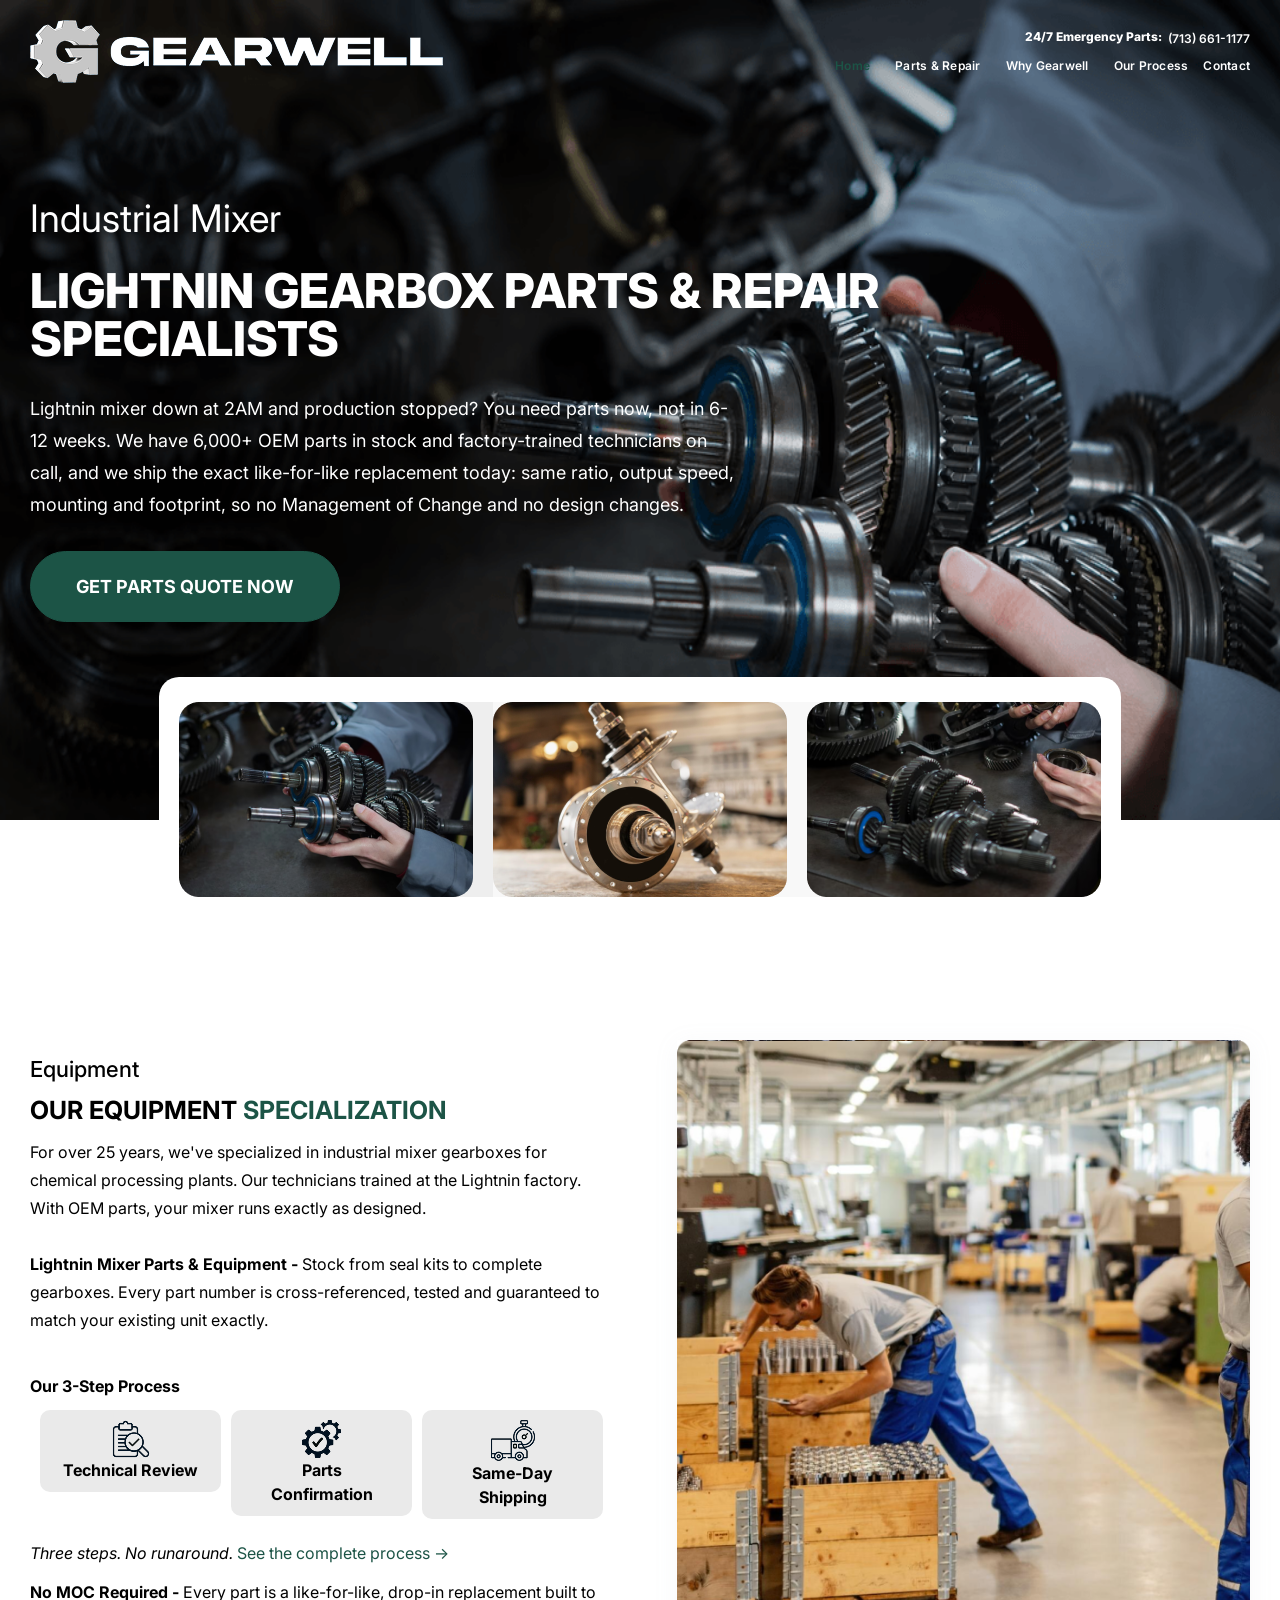
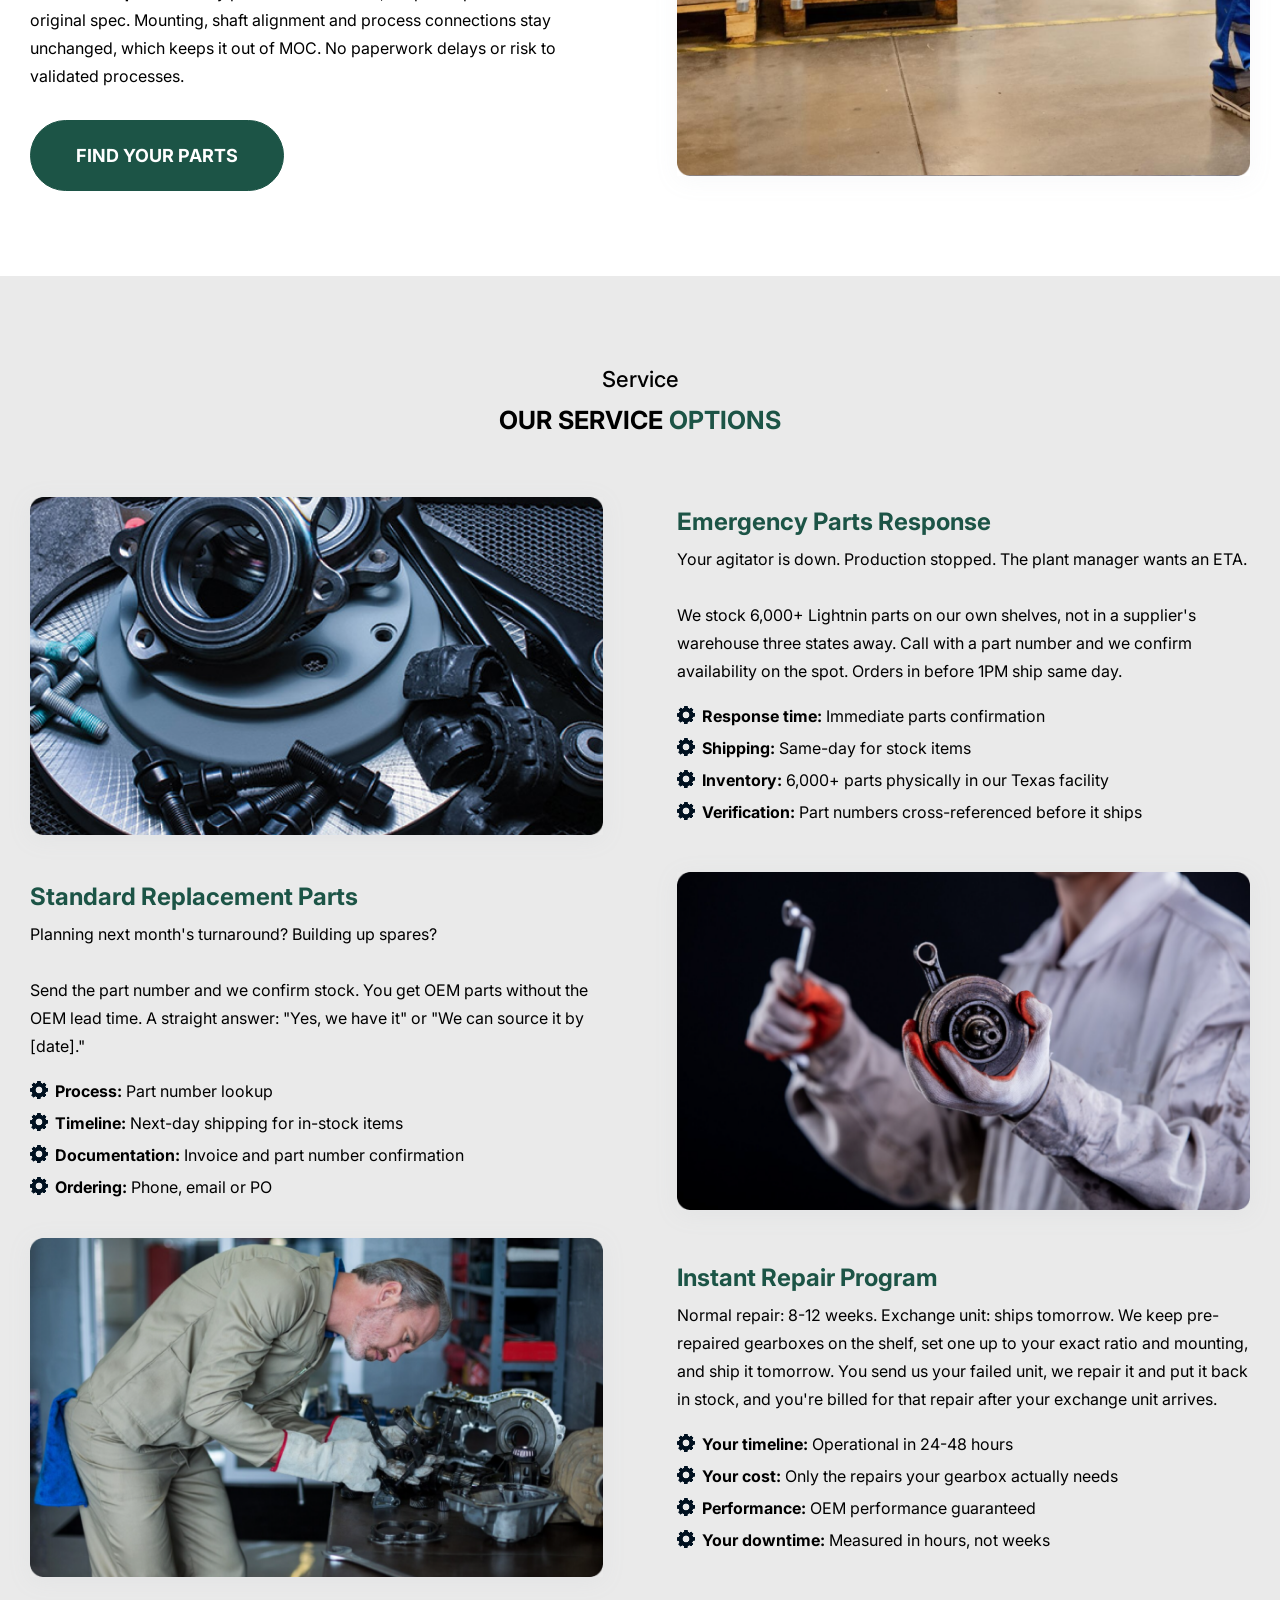
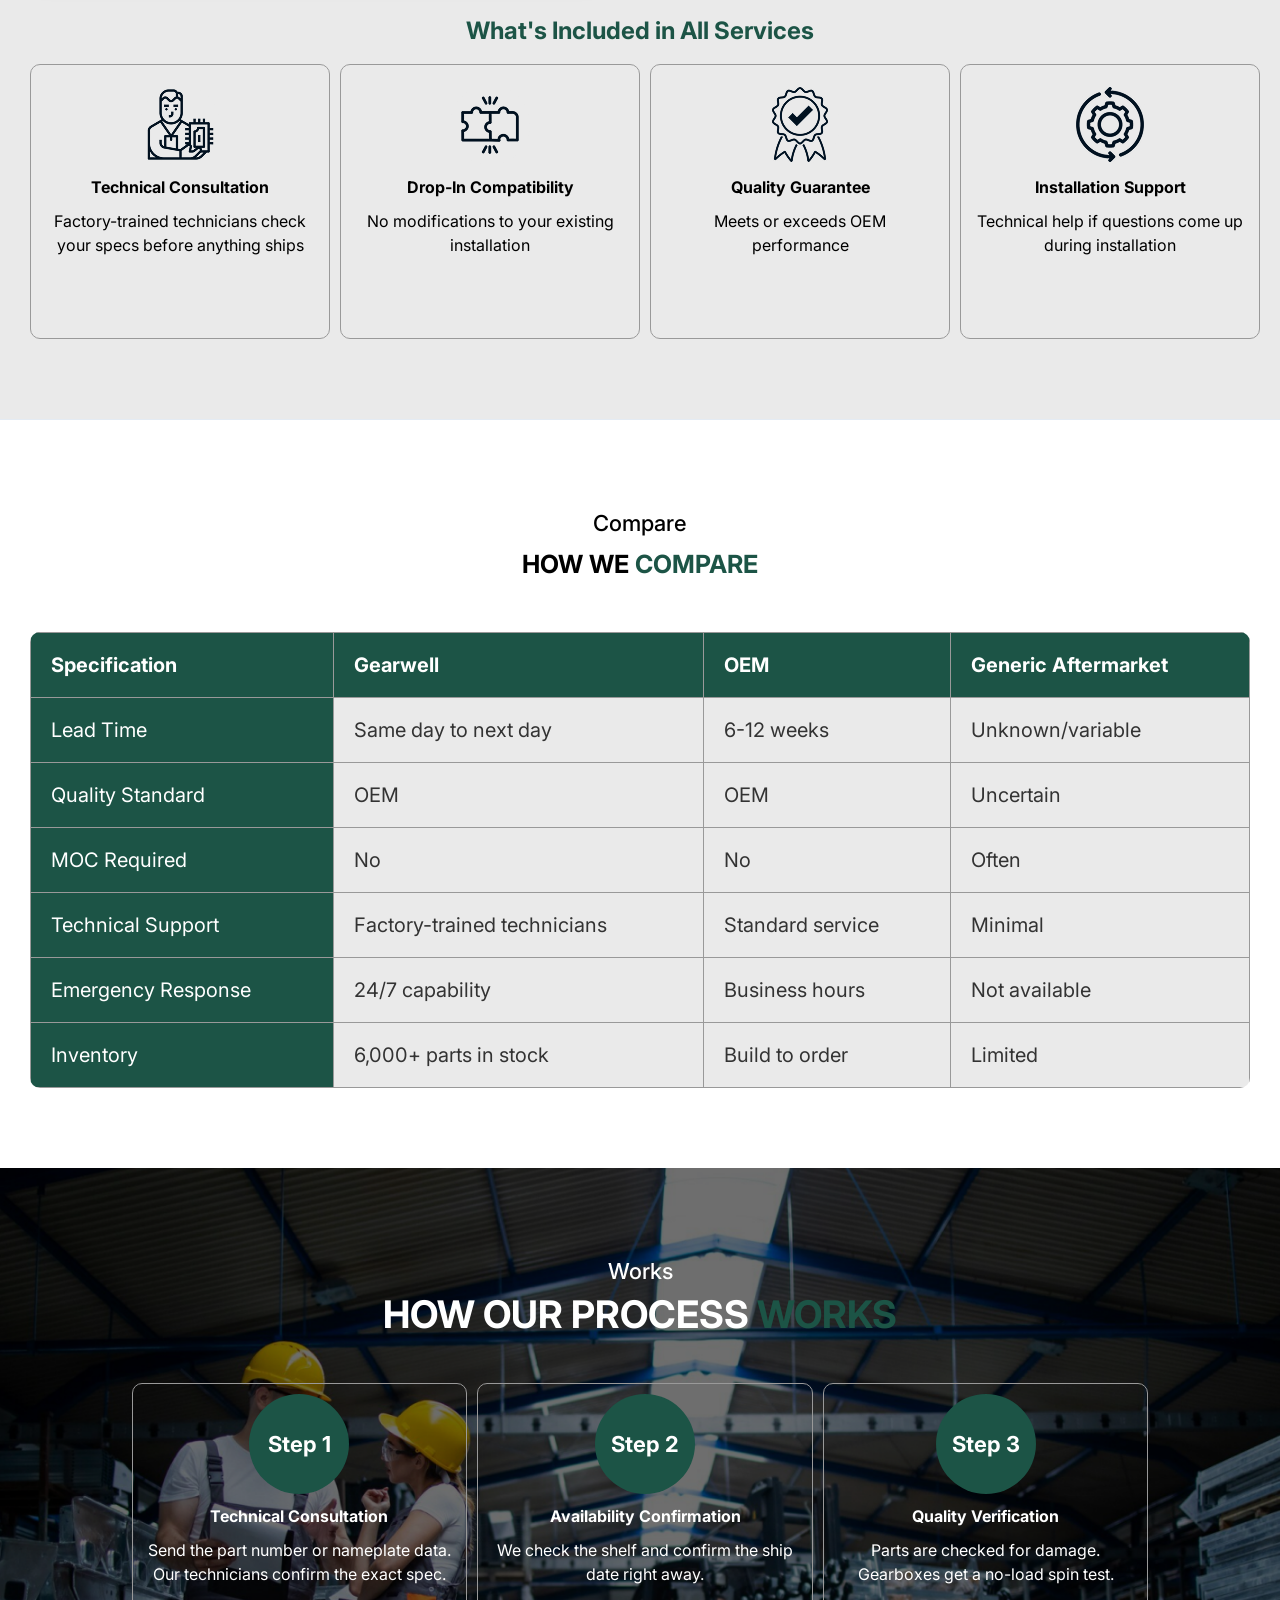
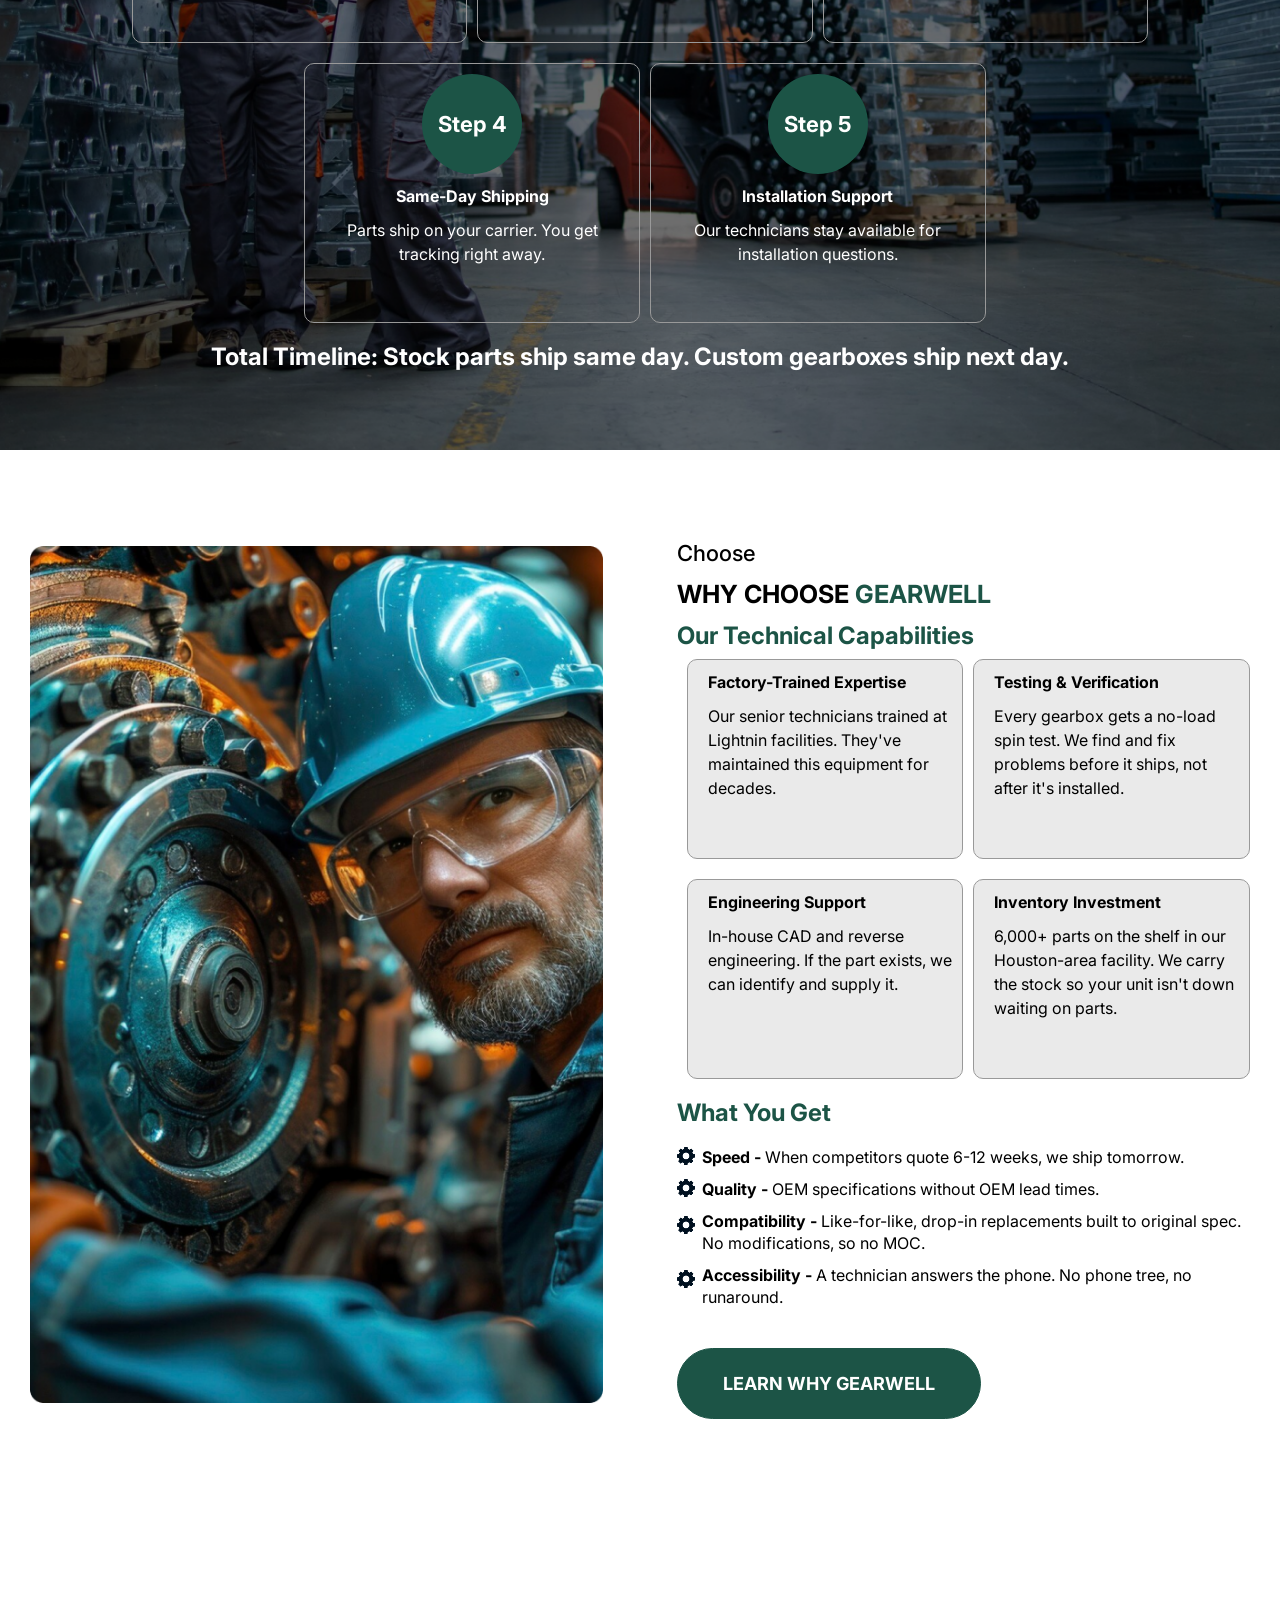
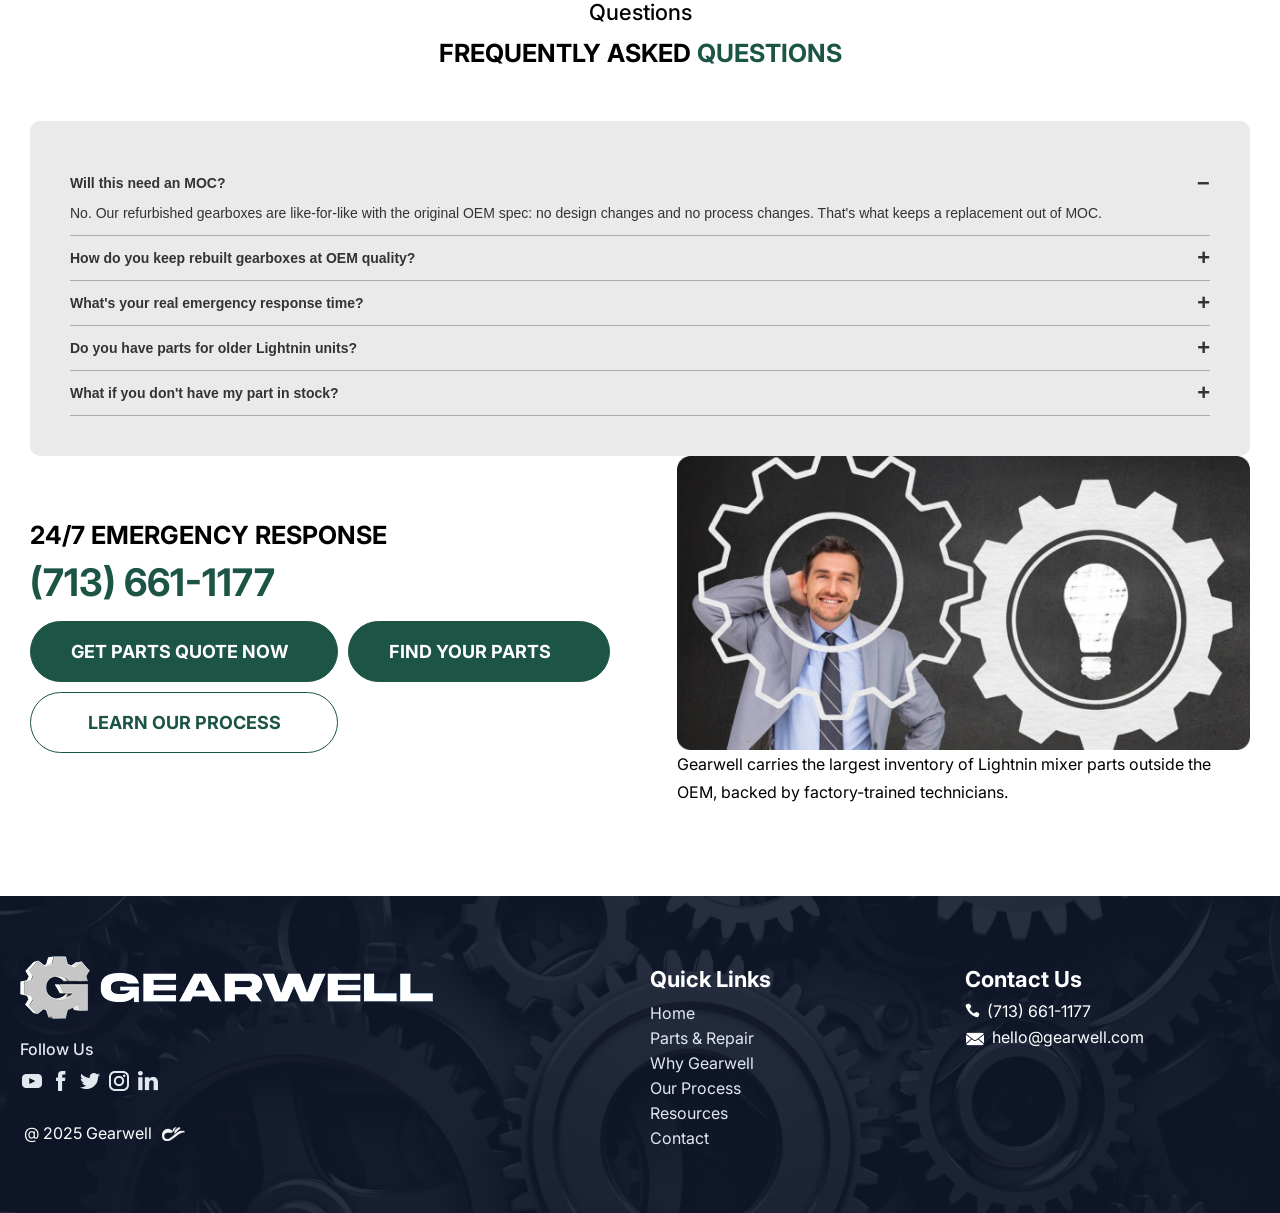
==== index.html @ dac8d780 "Static rebuild of the Gearwell site off Webflow Standalone HTML/CSS/JS migrated from gearwell.webflo" ====
<!DOCTYPE html><!-- This site was created in Webflow. https://webflow.com --><!-- Last Published: Fri Apr 17 2026 08:28:25 GMT+0000 (Coordinated Universal Time) --><html lang="en"><head><meta charset="utf-8"/><title>Industrial Mixer Gearbox Parts &amp; Repair | Lightnin | Gearwell</title><meta content="OEM Lightnin mixer gearbox parts with same-day shipping. Factory-trained technicians, 6,000+ parts in stock. No MOC or design change required." name="description"/><meta content="OEM Lightnin mixer gearbox parts with same-day shipping. Factory-trained technicians, 6,000+ parts in stock. No MOC or design change required." property="og:description"/><meta content="OEM Lightnin mixer gearbox parts with same-day shipping. Factory-trained technicians, 6,000+ parts in stock. No MOC or design change required." name="twitter:description"/><meta content="width=device-width, initial-scale=1" name="viewport"/><link href="/css/gearwell.css" rel="stylesheet" type="text/css"/><link href="https://fonts.googleapis.com" rel="preconnect"/><link href="https://fonts.gstatic.com" rel="preconnect" crossorigin="anonymous"/><link href="https://fonts.googleapis.com/css2?family=Inter:wght@300;400;500;600;700;800;900&display=swap" rel="stylesheet"/><script type="text/javascript">!function(o,c){var n=c.documentElement,t=" w-mod-";n.className+=t+"js",("ontouchstart"in o||o.DocumentTouch&&c instanceof DocumentTouch)&&(n.className+=t+"touch")}(window,document);</script><link href="/images/698d8f3b1272c0a02df2cf87_favicon-4.png" rel="shortcut icon" type="image/x-icon"/><style>  
  .link-2 {
    color: #fff;
}
  ul.nav-menu a:hover,a.nav-link.w--current
 {
    color: #1c5446;
}
  .div-copyright.mobile {
    display: none;
}
  .nav-dropdown.w-dropdown .text-block a {
    color: #fff;
    text-decoration: none;
}
   @media screen and (max-width: 2560px) {
  /*.container-full {
    width: 1280px;
  }*/
  }
  
  @media screen and (max-width: 1180px) {
  ul, ol {
    margin-top: 0;
    /* margin-bottom: 10px; */
    padding-left: 0;
}
  }
    @media screen and (max-width: 1024px) {
  .nav-link {
   
    padding: 5px 0 5px 15px;
    }
      
      .nav-dropdown-toggle {
   
    padding: 5px 30px 5px 15px;
    font-size: 12px;
  
}
      .nav-link1 {
    
    padding: 5px 0 5px 0px;
      }
  }
  @media screen and (max-width: 768px) {
.nav-link,.nav-link1 {
    color: #000;
}

.w-nav-overlay .text-block {
    color: #000;
}
    .nav-dropdown-icon {
    color: #000;
    }
    
    .nav-dropdown-link {
  
    font-size: 12px;
    font-weight: 700;
}
}
  
   @media screen and (max-width: 736px) {
     
     .div-copyright.desktop {
    display: none;
}

.div-copyright.mobile {
    display: inline-flex;
}
  }
  
    @media screen and (max-width: 568px) {
      .nav-menu {
        
        padding-bottom: 0px;
      
    }
  }
</style><style>
.w-slider-dot { 
  width: 294px;
  height: 195px;  
  margin:0
}

.slider-navigation.default-no-perspective {  
    display: inline-table;
}

.slider-navigation.no-perspective {   
    display: inline-table;
}

.list li {
    
    background: url(/images/6981a65d8bf5d5975079b327_Untitled-4-1.png);
   
    background-repeat: no-repeat;
    /*background-position: left center;*/
    background-size: 18px 18px;
    padding-left: 25px;
    
    background-position: top 23% left;
    line-height: 22px;
    margin: 10px 0px 10px 0px;
    }
.list{
padding-left:0px
}

table {
    width: 100%;
  
  border-spacing: 0; /* Removes space between borders */
 
  border-radius: 10px; /* Applies to the outer border of the table element */
  overflow: hidden;
}



table th {
    text-align: left;
    background: #1C5446;
    color: #fff;
    padding: 20px;
    font-size: 20px;
    line-height: 24px;
    font-family: 'Inter';
    border-top: 1px solid #999999;
    border-left: 1px solid #999999;
    border-right: 1px solid #999999;
}

table td {
    text-align: left;
    background: #EAEAEA; 
    /* color: #fff; */
    padding: 20px;
    font-size: 20px;
    line-height: 24px;
    font-family: 'Inter';
    border: 1px solid #999999;
}

table tr td:first-child {
    background: #1C5446;
    color: #fff;
}

.div-block-12 {
       justify-items: center;
}

a.button-link.w-button:hover {
    background: transparent;
    border: 1px solid #1c5446;
    color: #1c5446;
}

.card:hover {
    background: #1C5446;
}

.div-block-10:hover .div-block-11 {
    background: #fff;
}

.card:hover .card-title {
    color: #fff;
    }
    
   .card:hover .card-content{
    color: #fff;
    }
    
   .div-block-3 img:hover {
    transform: scale(1.1);
}

.div-block-3 img {
    transition: transform 0.5s ease;
}

.list-icon{
padding-left:0px
}

section.section-works .cards {
    margin-left: auto;
    margin-right: auto;
}

section.section-works .card:hover .card-name {
    background: #fff;
    
}
section.section-works .card:hover .card-step {
    color:#1C5446
    
}
@media screen and (max-width: 1024px) {

}
@media screen and (max-width: 768px) {
.w-slider-dot { 
  width: 200px;
  height: 100px;  
  
}

.section-choose .card.height-200.padding-medium {
    height: 140px;
    
}
.section-equipment .columns {
  
    display: flex;
}
}

@media screen and (max-width: 736px) {
.code-table.w-embed {
    width: 95%;
    overflow-x: scroll;
}
}

@media screen and (max-width: 568px) {
.w-slider-dot { 
  width: 140px;
  height: 70px;  
  
}
    .section-choose .card.height-200.padding-medium
 {
        height: auto;
    }
        .section-equipment .columns
 {
        display: block;
    }

}
@media screen and (max-width: 480px) {
.w-slider-dot {
        width: 90px;
        height: 45px;
    }
        .slider-thumb-wrap {
        width: 90px;
        height: 45px;
    }
    
        .slider.no-perspective {
        margin-bottom: 50px;
    }

.slider-navigation.default-no-perspective {
        height: 95px;
}

    .slider-navigation.no-perspective {
        height: 95px;
}
}

@media screen and (max-width: 414px) {
.card-title {
   
    font-size: 14px;
    
    line-height: 25px;
}
}

@media screen and (max-width: 375px) {
.w-slider-dot {
        width: 70px;
        height: 35px;
    }
        .slider-thumb-wrap {
        width: 70px;
        height: 35px;
    }
    
        .slider.no-perspective {
        margin-bottom: 50px;
    }

.slider-navigation.default-no-perspective {
        height: 85px;
}

    .slider-navigation.no-perspective {
        height: 85px;
}
.slider.no-perspective {
        margin-bottom: 40px;
    }
}
</style></head><body><div class="section-header"><div data-animation="default" data-collapse="medium" data-duration="400" data-easing="ease" data-easing2="ease" role="banner" class="container-navbar w-nav"><div class="container-regular"><div class="navbar-wrapper"><a href="#" class="navbar-brand w-nav-brand"><img src="/images/6971af7d9f6d87b6bb3548bd_logo-1.png" loading="lazy" alt="" class="image-13"/></a><div class="div-block-22"><div class="div-block-2"><p class="paragraph-2">24/7 Emergency Parts:  </p><p class="paragraph-3"><a href="tel:(713)661-1177" class="link-2">(713) 661-1177</a></p></div><div class="menu-button w-nav-button"><div class="icon w-icon-nav-menu"></div></div><nav role="navigation" class="nav-menu-wrapper w-nav-menu"><ul role="list" class="nav-menu w-list-unstyled"><li><a href="/" aria-current="page" class="nav-link w--current">Home</a></li><li><a href="/parts-repair" class="nav-link">Parts &amp; Repair</a></li><li><a href="/why-gearwell" class="nav-link">Why Gearwell</a></li><li><a href="/our-process" class="nav-link">Our Process</a></li><li><a href="#" class="nav-link1">Contact</a></li></ul></nav></div></div></div></div></div><section class="section-hero"><div class="container-large w-container"><div data-delay="4000" data-animation="slide" class="slider no-perspective w-slider" data-autoplay="false" data-easing="ease" data-hide-arrows="false" data-disable-swipe="false" data-autoplay-limit="0" data-nav-spacing="10" data-duration="500" data-infinite="true"><div class="w-slider-mask"><div class="slide1 w-slide"><div class="div-large"><div class="w-layout-blockcontainer container-full w-container"><div data-w-id="26251af3-0df3-c0d8-6034-4fe377bdaef2" style="opacity:0" class="div-medium"><h2 class="heading-style-h2">Industrial Mixer</h2><h1 class="heading-style-h1">Lightnin Gearbox Parts &amp; Repair Specialists</h1><p class="text-size-regular">Lightnin mixer down at 2AM and production stopped? You need parts now, not in 6-12 weeks. We have 6,000+ OEM parts in stock and factory-trained technicians on call, and we ship the exact like-for-like replacement today: same ratio, output speed, mounting and footprint, so no Management of Change and no design changes.</p><a href="#" class="button-link w-button">Get Parts Quote Now</a></div></div><img sizes="(max-width: 767px) 100vw, (max-width: 991px) 728px, 940px" srcset="/images/69707e650cdfa5fba545a5fe_Group-249-1--p-500.png 500w, /images/69707e650cdfa5fba545a5fe_Group-249-1--p-800.png 800w, /images/69707e650cdfa5fba545a5fe_Group-249-1--p-1080.png 1080w, /images/69707e650cdfa5fba545a5fe_Group-249-1-.png 1440w" alt="" src="/images/69707e650cdfa5fba545a5fe_Group-249-1-.png" class="hero-image"/></div></div><div class="slide2 w-slide"><div class="div-large"><div class="w-layout-blockcontainer container-full w-container"><div class="div-medium"><h3 class="heading-style-h2">Industrial Mixer</h3><h1 class="heading-style-h1">Lightnin Gearbox Parts &amp; Repair Specialists</h1><p class="text-size-regular">Lightnin mixer down at 2AM and production stopped? You need parts now, not in 6-12 weeks. We have 6,000+ OEM parts in stock and factory-trained technicians on call, and we ship the exact like-for-like replacement today: same ratio, output speed, mounting and footprint, so no Management of Change and no design changes.</p><a href="#" class="button-link w-button">Get Parts Quote Now</a></div></div><img sizes="(max-width: 767px) 100vw, (max-width: 991px) 728px, 940px" srcset="/images/69819850e1d7df2d895cb594_banner2-p-500.png 500w, /images/69819850e1d7df2d895cb594_banner2-p-800.png 800w, /images/69819850e1d7df2d895cb594_banner2-p-1080.png 1080w, /images/69819850e1d7df2d895cb594_banner2.png 1440w" alt="" src="/images/69819850e1d7df2d895cb594_banner2.png" class="hero-image"/></div></div><div class="slide3 w-slide"><div class="div-large"><div class="w-layout-blockcontainer container-full w-container"><div class="div-medium"><h3 class="heading-style-h2">Industrial Mixer</h3><h1 class="heading-style-h1">Lightnin Gearbox Parts &amp; Repair Specialists</h1><p class="text-size-regular">Lightnin mixer down at 2AM and production stopped? You need parts now, not in 6-12 weeks. We have 6,000+ OEM parts in stock and factory-trained technicians on call, and we ship the exact like-for-like replacement today: same ratio, output speed, mounting and footprint, so no Management of Change and no design changes.</p><a href="#" class="button-link w-button">Get Parts Quote Now</a></div></div><img sizes="(max-width: 767px) 100vw, (max-width: 991px) 728px, 940px" srcset="/images/698198b01388dba34e374889_banner3-p-500.png 500w, /images/698198b01388dba34e374889_banner3-p-800.png 800w, /images/698198b01388dba34e374889_banner3-p-1080.png 1080w, /images/698198b01388dba34e374889_banner3.png 1440w" alt="" src="/images/698198b01388dba34e374889_banner3.png" class="hero-image"/></div></div></div><div class="slider-arrow left w-slider-arrow-left"><div class="w-icon-slider-left"></div></div><div class="slider-arrow right w-slider-arrow-right"><div class="w-icon-slider-right"></div></div><div class="slider-navigation default-no-perspective w-slider-nav w-slider-nav-invert"></div><div class="slider-navigation no-perspective"><div class="slider-thumb-wrap"><img alt="" src="/images/69708ab44c63d3d6aa19ec88_Mask-group---2026-01-21T134235.424.png" class="slider-thumb-image"/></div><div class="slider-thumb-wrap"><img alt="" src="/images/6970b07ca661a1521f6fe286_Mask-group---2026-01-21T162408.914.png" class="slider-thumb-image"/></div><div class="slider-thumb-wrap"><img alt="" src="/images/6970b095c85d83af72600b22_Mask-group---2026-01-21T162414.463.png" class="slider-thumb-image"/></div></div></div></div></section><section data-w-id="8dd1cad7-15ee-4507-ba94-ebaf1b59414c" style="opacity:0" class="section-equipment"><div class="container-full"><div class="div-flex"><div class="div-split"><h4 class="heading-style-h4">Equipment</h4><h2 class="heading-style-h2 heading-weight-bold heading-transform-capitalization heading-font heading-color-black">Our Equipment <strong class="text-color-green">Specialization</strong></h2><p class="text-size-small max-width-large text-color-primary">For over 25 years, we&#x27;ve specialized in industrial mixer gearboxes for chemical processing plants. Our technicians trained at the Lightnin factory. With OEM parts, your mixer runs exactly as designed.<br/><br/><strong>Lightnin Mixer Parts &amp; Equipment -</strong> Stock from seal kits to complete gearboxes. Every part number is cross-referenced, tested and guaranteed to match your existing unit exactly.<br/>‍</p><p class="text-size-small max-width-large text-color-primary"><strong>Our 3-Step Process </strong></p><div class="columns w-row"><div class="column-3 w-col w-col-4 w-col-stack"><div class="card-grey"><img src="/images/698186f631f90144cadd093d_1-1.png" loading="lazy" alt="" class="card-image"/><div class="card-title">Technical review</div></div></div><div class="column-3 w-col w-col-4 w-col-stack"><div class="card-grey"><img src="/images/698187a1a73f52a8b2423122_2-5.png" loading="lazy" alt="" class="card-image"/><div class="card-title">parts confirmation</div></div></div><div class="column-3 w-col w-col-4 w-col-stack"><div class="card-grey"><img src="/images/698187a1fb499b29168020c7_3-1.png" loading="lazy" alt="" class="card-image"/><div class="card-title">same-day shipping</div></div></div></div><p class="text-size-small max-width-large text-color-primary text-style-italic">Three steps. No runaround. <em class="text-size-regular max-width-large text-color-secondary">See the complete process →</em></p><p class="text-size-small max-width-large text-color-primary"><strong>No MOC Required -</strong> Every part is a like-for-like, drop-in replacement built to original spec. Mounting, shaft alignment and process connections stay unchanged, which keeps it out of MOC. No paperwork delays or risk to validated processes.</p><a href="#" class="button-link w-button">Find Your Parts</a></div><div class="div-split"><img src="/images/698184e942e7aa591a931efe_Mask-group---2026-02-03T104547.935.png" loading="lazy" alt="" class="image-expertise"/></div></div></div></section><section class="section-service"><div data-w-id="11efbeb7-d64e-81df-ed63-fa0ea670ca26" style="opacity:0" class="container-full"><h4 class="heading-style-h4 text-align-center">Service</h4><h2 class="heading-style-h2 heading-weight-bold heading-transform-capitalization heading-font heading-color-black text-align-center">Our Service <strong class="text-color-green">OPTIONS</strong></h2><div class="spacer-small"></div><div class="div-flex spacer-small"><div class="div-split"><img src="/images/698199cd78e11b44b7dbbfaf_Mask-group---2026-02-03T121605.567.png" loading="lazy" sizes="100vw" srcset="/images/698199cd78e11b44b7dbbfaf_Mask-group---2026-02-03T121605.567-p-500.png 500w, /images/698199cd78e11b44b7dbbfaf_Mask-group---2026-02-03T121605.567.png 630w" alt="" class="image-service"/></div><div class="div-split"><h3 class="heading-style-h3">Emergency Parts Response</h3><p class="text-size-small max-width-large text-color-primary">Your agitator is down. Production stopped. The plant manager wants an ETA.<br/>‍<br/>We stock 6,000+ Lightnin parts on our own shelves, not in a supplier&#x27;s warehouse three states away. Call with a part number and we confirm availability on the spot. Orders in before 1PM ship same day.</p><div class="list w-richtext"><ul role="list" class="list-icon"><li class="list-item"><strong>Response time:</strong> Immediate parts confirmation</li><li class="list-item"><strong>Shipping:</strong> Same-day for stock items</li><li class="list-item"><strong>Inventory:</strong> 6,000+ parts physically in our Texas facility</li><li class="list-item"><strong>Verification:</strong> Part numbers cross-referenced before it ships</li></ul></div></div></div><div class="div-flex spacer-small"><div class="div-split mobile"><img src="/images/69819bea2186510fcbe56854_Mask-group---2026-02-03T122524.235.png" loading="lazy" sizes="100vw" srcset="/images/69819bea2186510fcbe56854_Mask-group---2026-02-03T122524.235-p-500.png 500w, /images/69819bea2186510fcbe56854_Mask-group---2026-02-03T122524.235.png 630w" alt="" class="image-service"/></div><div class="div-split"><h3 class="heading-style-h3">Standard Replacement Parts</h3><p class="text-size-small max-width-large text-color-primary">Planning next month&#x27;s turnaround? Building up spares?<br/>‍<br/>Send the part number and we confirm stock. You get OEM parts without the OEM lead time. A straight answer: &quot;Yes, we have it&quot; or &quot;We can source it by [date].&quot;</p><div class="list w-richtext"><ul role="list" class="list-icon"><li class="list-item"><strong>Process:</strong> Part number lookup</li><li class="list-item"><strong>Timeline:</strong> Next-day shipping for in-stock items</li><li class="list-item"><strong>Documentation:</strong> Invoice and part number confirmation</li><li class="list-item"><strong>Ordering:</strong> Phone, email or PO</li></ul></div></div><div class="div-split desktop"><img src="/images/69819bea2186510fcbe56854_Mask-group---2026-02-03T122524.235.png" loading="lazy" sizes="100vw" srcset="/images/69819bea2186510fcbe56854_Mask-group---2026-02-03T122524.235-p-500.png 500w, /images/69819bea2186510fcbe56854_Mask-group---2026-02-03T122524.235.png 630w" alt="" class="image-service"/></div></div><div class="div-flex spacer-small"><div class="div-split"><img src="/images/6981a3c2e1d7df2d895e66c4_Mask-group---2026-02-03T125804.372.png" loading="lazy" sizes="100vw" srcset="/images/6981a3c2e1d7df2d895e66c4_Mask-group---2026-02-03T125804.372-p-500.png 500w, /images/6981a3c2e1d7df2d895e66c4_Mask-group---2026-02-03T125804.372.png 630w" alt="" class="image-service"/></div><div class="div-split"><h3 class="heading-style-h3">Instant Repair Program</h3><p class="text-size-small max-width-large text-color-primary">Normal repair: 8-12 weeks. Exchange unit: ships tomorrow. We keep pre-repaired gearboxes on the shelf, set one up to your exact ratio and mounting, and ship it tomorrow. You send us your failed unit, we repair it and put it back in stock, and you&#x27;re billed for that repair after your exchange unit arrives.</p><div class="list w-richtext"><ul role="list" class="list-icon"><li><strong>Your timeline:</strong> Operational in 24-48 hours</li><li><strong>Your cost:</strong> Only the repairs your gearbox actually needs</li><li><strong>Performance: </strong>OEM performance guaranteed</li><li><strong>Your downtime: </strong>Measured in hours, not weeks</li></ul></div></div></div></div><div data-w-id="fc1f129a-6593-371a-d8ab-3a5659e16203" style="opacity:0" class="w-layout-blockcontainer container-full w-container"><h3 class="heading-style-h3 text-align-center heading-margin-bottom">What&#x27;s Included in All Services</h3><div class="columns-6 w-row"><div class="column-3 w-col w-col-3 w-col-medium-6"><div class="card"><div class="card-icon"><img src="/images/6981b1792b127cae59adba42_2145635-1.png" loading="lazy" alt="" class="card-image"/></div><h4 class="card-title">Technical Consultation</h4><div class="card-content">Factory-trained technicians check your specs before anything ships</div></div></div><div class="column-3 w-col w-col-3 w-col-medium-6"><div class="card"><div class="card-icon"><img src="/images/6981c0358b15f3fa32b92593_6-2.png" loading="lazy" alt="" class="card-image"/></div><h4 class="card-title">Drop-in Compatibility</h4><div class="card-content">No modifications to your existing installation</div></div></div><div class="column-3 w-col w-col-3 w-col-medium-6"><div class="card"><div class="card-icon"><img src="/images/6981c138adbaa48a3debc094_5-1.png" loading="lazy" alt="" class="card-image"/></div><h4 class="card-title">Quality Guarantee</h4><div class="card-content">Meets or exceeds OEM<br/>performance</div></div></div><div class="column-3 w-col w-col-3 w-col-medium-6"><div class="card"><div class="card-icon"><img src="/images/6981c0e5eb6402558d05d750_6-1.png" loading="lazy" alt="" class="card-image"/></div><h4 class="card-title">Installation Support</h4><div class="card-content">Technical help if questions come up during installation</div></div></div></div></div></section><section class="section-compare"><div class="w-layout-blockcontainer container-full w-container"><h4 class="heading-style-h4 text-align-center">Compare</h4><h2 class="heading-style-h2 heading-weight-bold heading-transform-capitalization heading-font heading-color-black text-align-center">How We <strong class="text-color-green">Compare</strong></h2><div class="spacer-small"></div><div class="code-table w-embed"><table>
  <tr>
    <th>Specification</th>
    <th>Gearwell</th>
    <th>OEM</th>
	<th>Generic Aftermarket</th>
  </tr>
  <tr>
    <td>Lead Time</td>
    <td>Same day to next day</td>
    <td>6-12 weeks</td>
	<td>Unknown/variable</td>
  </tr>
  <tr>
    <td>Quality Standard</td>
    <td>OEM</td>
    <td>OEM</td>
	<td>Uncertain</td>
  </tr>
  <tr>
    <td>MOC Required</td>
    <td>No</td>
    <td>No</td>
	<td>Often</td>
  </tr>
   <tr>
    <td>Technical Support</td>
    <td>Factory-trained technicians</td>
    <td>Standard service</td>
	<td>Minimal</td>
  </tr>
   <tr>
    <td>Emergency Response</td>
    <td>24/7 capability</td>
    <td>Business hours</td>
	<td>Not available</td>
  </tr>
  <tr>
    <td>Inventory</td>
    <td>6,000+ parts in stock</td>
    <td>Build to order</td>
	<td>Limited</td>
  </tr>
</table></div></div></section><section class="section-works"><div data-w-id="12776c4a-c928-d690-3f9d-8dc006155544" style="opacity:0" class="w-layout-blockcontainer container-full w-container"><h4 class="heading-style-h4 text-align-center text-color-white">Works</h4><h2 class="heading-style-h2 heading-weight-bold heading-transform-capitalization heading-font text-align-center">How Our Process <strong class="text-color-green">Works</strong></h2><div class="spacer-small"></div><div class="div-large"><div class="cards w-row"><div class="column-3 w-col w-col-4 w-col-stack w-col-small-small-stack"><div class="card height-260 padding-small"><div class="card-name"><div class="card-step">Step 1</div></div><h4 class="card-title text-color-white">Technical Consultation</h4><div class="card-content text-color-white">Send the part number or nameplate data. Our technicians confirm the exact spec.</div></div></div><div class="column-3 w-col w-col-4 w-col-stack w-col-small-small-stack"><div class="card height-260 padding-small"><div class="card-name"><div class="card-step">Step 2</div></div><h4 class="card-title text-color-white">Availability Confirmation</h4><div class="card-content text-color-white">We check the shelf and confirm the ship date right away.</div></div></div><div class="w-col w-col-4 w-col-stack w-col-small-small-stack"><div class="card height-260 padding-small"><div class="card-name"><div class="card-step">Step 3</div></div><h4 class="card-title text-color-white">Quality Verification</h4><div class="card-content text-color-white">Parts are checked for damage. Gearboxes get a no-load spin test.</div></div></div></div><div class="cards w-row"><div class="column-3 w-col w-col-4 w-col-stack"><div class="card height-260 padding-small"><div class="card-name"><div class="card-step">Step 4</div></div><h4 class="card-title text-color-white">Same-Day Shipping</h4><div class="card-content text-color-white">Parts ship on your carrier. You get tracking right away.</div></div></div><div class="column-3 w-col w-col-4 w-col-stack"><div class="card height-260 padding-small"><div class="card-name"><div class="card-step">Step 5</div></div><h4 class="card-title text-color-white">Installation Support</h4><div class="card-content text-color-white">Our technicians stay available for installation questions.</div></div></div><div class="column-5 w-col w-col-4 w-col-stack"></div></div></div></div><div data-w-id="9ad9eff7-6e56-498f-c0a7-d2090c3dbe1a" style="opacity:0" class="w-layout-blockcontainer container-large w-container"><div class="text-size-medium text-align-center">Total Timeline: Stock parts ship same day. Custom gearboxes ship next day.</div></div></section><section class="section-choose"><div class="container-full"><div data-w-id="b980b867-98fb-b3f4-fb9e-31bd1d813634" style="opacity:0" class="div-flex"><div class="div-split"><img src="/images/6982de1ad1c09729f9a1aca0_Mask-group---2026-02-04T111947.365.png" loading="lazy" sizes="100vw" srcset="/images/6982de1ad1c09729f9a1aca0_Mask-group---2026-02-04T111947.365-p-500.png 500w, /images/6982de1ad1c09729f9a1aca0_Mask-group---2026-02-04T111947.365.png 630w" alt="" class="image-choose"/></div><div class="div-split"><h4 class="heading-style-h4">Choose</h4><h2 class="heading-style-h2 heading-weight-bold heading-transform-capitalization heading-font heading-color-black">Why Choose <strong class="text-color-green">Gearwell</strong></h2><p class="heading-style-h3"><strong>Our Technical Capabilities</strong></p><div class="columns w-row"><div class="column-3 w-col w-col-6"><div class="card height-200 padding-medium background-grey"><div class="text-block-2-copy">Factory-Trained Expertise</div><div class="text-block-7">Our senior technicians trained at Lightnin facilities. They&#x27;ve maintained this equipment for decades.</div></div></div><div class="column-3 w-col w-col-6"><div class="card height-200 padding-medium background-grey"><div class="text-block-2-copy">Testing &amp; Verification</div><div class="text-block-7">Every gearbox gets a no-load spin test. We find and fix problems before it ships, not after it&#x27;s installed.</div></div></div></div><div class="columns w-row"><div class="column-3 w-col w-col-6"><div class="card height-200 padding-medium background-grey"><div class="text-block-2-copy">Engineering Support</div><div class="text-block-7">In-house CAD and reverse engineering. If the part exists, we can identify and supply it.</div></div></div><div class="column-3 w-col w-col-6"><div class="card height-200 padding-medium background-grey"><div class="text-block-2-copy">Inventory Investment</div><div class="text-block-7">6,000+ parts on the shelf in our Houston-area facility. We carry the stock so your unit isn&#x27;t down waiting on parts.</div></div></div></div><p class="heading-style-h3"><strong>What You Get</strong></p><div class="list w-richtext"><ul role="list" class="list-icon"><li class="list-item"><strong>Speed -</strong> When competitors quote 6-12 weeks, we ship tomorrow.</li><li class="list-item"><strong>Quality - </strong>OEM specifications without OEM lead times.</li><li class="list-item"><strong>Compatibility - </strong>Like-for-like, drop-in replacements built to original spec. No modifications, so no MOC.</li><li class="list-item"><strong>Accessibility - </strong>A technician answers the phone. No phone tree, no runaround.</li></ul></div><a href="#" class="button-link w-button">Learn Why Gearwell</a></div></div></div></section><section class="section-faq"><div class="container-full"><h3 class="heading-style-h4 text-align-center">Questions</h3><h2 class="heading-style-h2 heading-weight-bold heading-transform-capitalization heading-font heading-color-black text-align-center">Frequently Asked <strong class="text-color-green">Questions</strong></h2><div class="spacer-small"></div><div class="div-faq"><div class="w-embed w-script"><div class="accordion-item active">
  <div class="accordion-title">
    <span>Will this need an MOC?</span>
    <span class="toggle-icon">−</span>
  </div>
  <div class="accordion-content">
    No. Our refurbished gearboxes are like-for-like with the original OEM spec: no design changes and no process changes. That's what keeps a replacement out of MOC.
  </div>
</div>

<div class="accordion-item">
  <div class="accordion-title">
    <span>How do you keep rebuilt gearboxes at OEM quality?</span>
    <span class="toggle-icon">+</span>
  </div>
  <div class="accordion-content">
    Technicians trained at OEM facilities rebuild every refurbished gearbox. Our testing meets or exceeds OEM standards, including no-load spin testing and hydraulic seal testing.
  </div>
</div>

<div class="accordion-item">
  <div class="accordion-title">
    <span>What's your real emergency response time?</span>
    <span class="toggle-icon">+</span>
  </div>
  <div class="accordion-content">
    Call us with a part number and we confirm availability on the call. Orders in before 1 PM ship the same day.
  </div>
</div>

<div class="accordion-item">
  <div class="accordion-title">
    <span>Do you have parts for older Lightnin units?</span>
    <span class="toggle-icon">+</span>
  </div>
  <div class="accordion-content">
    Often, yes. We keep limited stock for models going back 30+ years. If Lightnin made it, we may well have the parts.
  </div>
</div>

<div class="accordion-item">
  <div class="accordion-title">
    <span>What if you don't have my part in stock?</span>
    <span class="toggle-icon">+</span>
  </div>
  <div class="accordion-content">
    We'll tell you right away and give you a real timeline. No false promises. Our supplier network often finds hard-to-find parts in days, not weeks.
  </div>
</div>
<style>
.accordion-item {
  border-bottom: 1px solid #ACACAC;
  padding: 12px 0;
}

.accordion-title {
  display: flex;
  justify-content: space-between;
  align-items: center;
  cursor: pointer;
  font-weight: 600;
}

.toggle-icon {
  font-size: 22px;
  transition: transform 0.3s ease;
}

.accordion-content {
  max-height: 0;
  overflow: hidden;
  transition: max-height 0.35s ease;
  padding-top: 0;
}

.accordion-item.active .accordion-content {
  max-height: 500px;
  padding-top: 10px;
}

.accordion-item.active .toggle-icon {
  content: "-";
  transform: rotate(180deg); /* makes + look like × / − */
}
</style>
<script>
document.querySelectorAll('.accordion-title').forEach(title => {
  title.addEventListener('click', () => {
    const currentItem = title.parentElement;

    document.querySelectorAll('.accordion-item').forEach(item => {
      if (item !== currentItem) {
        item.classList.remove('active');
        item.querySelector('.toggle-icon').textContent = '+';
      }
    });

    const icon = title.querySelector('.toggle-icon');
    const isActive = currentItem.classList.contains('active');

    currentItem.classList.toggle('active');
    icon.textContent = isActive ? '+' : '−';
  });
});
</script></div></div></div></section><section class="section-response"><div data-w-id="28e7093c-18b7-b4a7-00df-8e3141980876" style="opacity:0" class="container-full"><div class="div-flex"><div class="div-split"><h2 class="heading-style-h2 heading-weight-bold heading-transform-capitalization heading-font heading-color-black">24/7 Emergency Response</h2><p class="paragraph-large text-color-green"><strong>(713) 661-1177</strong></p><div class="div-flex gap-small"><a href="#" class="button-link button-padding button-margin button-width-large w-button">Get Parts Quote Now</a><a href="#" class="button-link button-padding button-margin button-width-medium w-button">Find Your Parts</a></div><div class="div-block-13"><a href="#" class="button-link button-padding button-margin button-width-large button-color-white text-align-center w-button">Learn Our Process</a></div></div><div class="div-split"><img src="/images/6982f154a8cfa375ba14e6e7_Mask-group---2026-02-04T124147.716.png" loading="lazy" sizes="100vw" srcset="/images/6982f154a8cfa375ba14e6e7_Mask-group---2026-02-04T124147.716-p-500.png 500w, /images/6982f154a8cfa375ba14e6e7_Mask-group---2026-02-04T124147.716.png 630w" alt="" class="image-response"/><p class="text-size-small max-width-large text-color-primary">Gearwell carries the largest inventory of Lightnin mixer parts outside the OEM, backed by factory-trained technicians.</p></div></div></div></section><section class="section-footer"><div data-w-id="54fc4a2b-0a58-c2c3-1911-6f0c0dac542e" class="w-layout-blockcontainer container-full w-container"><div class="w-row"><div class="column-10 w-col w-col-6"><div class="div-small"><img src="/images/6971af7d9f6d87b6bb3548bd_logo-1.png" loading="lazy" alt="" class="image-logo"/><h5 class="heading-style-h5">Follow Us</h5><div class="div-social-icons"><img src="/images/6971fd3e679dc4435477c2f4_youtube.png" loading="lazy" alt="" class="image-icon"/><img src="/images/6971fdde615394d25b2bef2a_facebook.png" loading="lazy" alt="" class="image-icon"/><img src="/images/6972fc5e0268189c88d45d55_twitter.png" loading="lazy" alt="" class="image-icon"/><img src="/images/6972fca57a5091212b10971c_instagram.png" loading="lazy" alt="" class="image-icon"/><img src="/images/6972fcd18c04696397f1b4bf_linkedin.png" loading="lazy" alt="" class="image-icon"/></div><div class="div-copyright desktop"><p class="paragraph-size-small"> @ 2025 Gearwell</p><a href="https://sun-softwares.com/" target="_blank" class="link-image w-inline-block"><img src="/images/6972fd6a92c9ea4b2c225c73_sun_logo-1-4-.png" loading="lazy" alt="" class="image-icon"/></a></div></div></div><div class="column-11 w-col w-col-3"><h4 class="heading-style-h4 text-color-white"><strong>Quick Links</strong></h4><div class="div-block-6"><a href="/" aria-current="page" class="link w--current">Home</a><a href="/parts-repair" class="link">Parts &amp; Repair</a><a href="/why-gearwell" class="link">Why Gearwell</a><a href="/our-process" class="link">Our Process</a><a href="#" class="link">Resources</a><a href="#" class="link">Contact</a></div></div><div class="w-col w-col-3"><h4 class="heading-style-h4 text-color-white"><strong>Contact Us</strong></h4><div class="div-contact-info"><img src="/images/697301d5d04c0bf7f92420db_phone-2-4-.png" loading="lazy" alt="" class="image-icon"/><a href="tel:(713)661-1177" class="link-phone w-inline-block"><p class="paragraph-size-16">(713) 661-1177</p></a></div><div class="div-contact-info"><img src="/images/697302b4b2373d7e7e5b01bc_email-2.png" loading="lazy" alt=""/><a href="mailto:hello@gearwell.com" class="link-email w-inline-block"><p class="paragraph-size-16">hello@gearwell.com</p></a></div><div class="div-copyright mobile"><p class="paragraph-size-small"> @ 2025 Gearwell</p><a href="https://sun-softwares.com/" target="_blank" class="link-image w-inline-block"><img src="/images/6972fd6a92c9ea4b2c225c73_sun_logo-1-4-.png" loading="lazy" alt="" class="image-icon"/></a></div></div></div></div></section><script src="/js/site.js" defer></script></body></html>
---- css/gearwell.css ----
html {
  -webkit-text-size-adjust: 100%;
  -ms-text-size-adjust: 100%;
  font-family: sans-serif;
}

body {
  margin: 0;
}

article, aside, details, figcaption, figure, footer, header, hgroup, main, menu, nav, section, summary {
  display: block;
}

audio, canvas, progress, video {
  vertical-align: baseline;
  display: inline-block;
}

audio:not([controls]) {
  height: 0;
  display: none;
}

[hidden], template {
  display: none;
}

a {
  background-color: #0000;
}

a:active, a:hover {
  outline: 0;
}

abbr[title] {
  border-bottom: 1px dotted;
}

b, strong {
  font-weight: bold;
}

dfn {
  font-style: italic;
}

h1 {
  margin: .67em 0;
  font-size: 2em;
}

mark {
  color: #000;
  background: #ff0;
}

small {
  font-size: 80%;
}

sub, sup {
  vertical-align: baseline;
  font-size: 75%;
  line-height: 0;
  position: relative;
}

sup {
  top: -.5em;
}

sub {
  bottom: -.25em;
}

img {
  border: 0;
}

svg:not(:root) {
  overflow: hidden;
}

hr {
  box-sizing: content-box;
  height: 0;
}

pre {
  overflow: auto;
}

code, kbd, pre, samp {
  font-family: monospace;
  font-size: 1em;
}

button, input, optgroup, select, textarea {
  color: inherit;
  font: inherit;
  margin: 0;
}

button {
  overflow: visible;
}

button, select {
  text-transform: none;
}

button, html input[type="button"], input[type="reset"] {
  -webkit-appearance: button;
  cursor: pointer;
}

button[disabled], html input[disabled] {
  cursor: default;
}

button::-moz-focus-inner, input::-moz-focus-inner {
  border: 0;
  padding: 0;
}

input {
  line-height: normal;
}

input[type="checkbox"], input[type="radio"] {
  box-sizing: border-box;
  padding: 0;
}

input[type="number"]::-webkit-inner-spin-button, input[type="number"]::-webkit-outer-spin-button {
  height: auto;
}

input[type="search"] {
  -webkit-appearance: none;
}

input[type="search"]::-webkit-search-cancel-button, input[type="search"]::-webkit-search-decoration {
  -webkit-appearance: none;
}

legend {
  border: 0;
  padding: 0;
}

textarea {
  overflow: auto;
}

optgroup {
  font-weight: bold;
}

table {
  border-collapse: collapse;
  border-spacing: 0;
}

td, th {
  padding: 0;
}

@font-face {
  font-family: webflow-icons;
  src: url("[data-uri]") format("truetype");
  font-weight: normal;
  font-style: normal;
}

[class^="w-icon-"], [class*=" w-icon-"] {
  speak: none;
  font-variant: normal;
  text-transform: none;
  -webkit-font-smoothing: antialiased;
  -moz-osx-font-smoothing: grayscale;
  font-style: normal;
  font-weight: normal;
  line-height: 1;
  font-family: webflow-icons !important;
}

.w-icon-slider-right:before {
  content: "";
}

.w-icon-slider-left:before {
  content: "";
}

.w-icon-nav-menu:before {
  content: "";
}

.w-icon-arrow-down:before, .w-icon-dropdown-toggle:before {
  content: "";
}

.w-icon-file-upload-remove:before {
  content: "";
}

.w-icon-file-upload-icon:before {
  content: "";
}

* {
  box-sizing: border-box;
}

html {
  height: 100%;
}

body {
  color: #333;
  background-color: #fff;
  min-height: 100%;
  margin: 0;
  font-family: Arial, sans-serif;
  font-size: 14px;
  line-height: 20px;
}

img {
  vertical-align: middle;
  max-width: 100%;
  display: inline-block;
}

html.w-mod-touch * {
  background-attachment: scroll !important;
}

.w-block {
  display: block;
}

.w-inline-block {
  max-width: 100%;
  display: inline-block;
}

.w-clearfix:before, .w-clearfix:after {
  content: " ";
  grid-area: 1 / 1 / 2 / 2;
  display: table;
}

.w-clearfix:after {
  clear: both;
}

.w-hidden {
  display: none;
}

.w-button {
  color: #fff;
  line-height: inherit;
  cursor: pointer;
  background-color: #3898ec;
  border: 0;
  border-radius: 0;
  padding: 9px 15px;
  text-decoration: none;
  display: inline-block;
}

input.w-button {
  -webkit-appearance: button;
}

html[data-w-dynpage] [data-w-cloak] {
  color: #0000 !important;
}

.w-code-block {
  margin: unset;
}

pre.w-code-block code {
  all: inherit;
}

pre.w-code-block code > span {
  display: block !important;
}

.w-optimization {
  display: contents;
}

.w-webflow-badge, .w-webflow-badge > img {
  box-sizing: unset;
  width: unset;
  height: unset;
  max-height: unset;
  max-width: unset;
  min-height: unset;
  min-width: unset;
  margin: unset;
  padding: unset;
  float: unset;
  clear: unset;
  border: unset;
  border-radius: unset;
  background: unset;
  background-image: unset;
  background-position: unset;
  background-size: unset;
  background-repeat: unset;
  background-origin: unset;
  background-clip: unset;
  background-attachment: unset;
  background-color: unset;
  box-shadow: unset;
  transform: unset;
  direction: unset;
  font-family: unset;
  font-weight: unset;
  color: unset;
  font-size: unset;
  line-height: unset;
  font-style: unset;
  font-variant: unset;
  text-align: unset;
  letter-spacing: unset;
  -webkit-text-decoration: unset;
  text-decoration: unset;
  text-indent: unset;
  text-transform: unset;
  list-style-type: unset;
  text-shadow: unset;
  vertical-align: unset;
  cursor: unset;
  white-space: unset;
  word-break: unset;
  word-spacing: unset;
  word-wrap: unset;
  transition: unset;
}

.w-webflow-badge {
  white-space: nowrap;
  cursor: pointer;
  box-shadow: 0 0 0 1px #0000001a, 0 1px 3px #0000001a;
  visibility: visible !important;
  opacity: 1 !important;
  z-index: 2147483647 !important;
  color: #aaadb0 !important;
  width: auto !important;
  height: auto !important;
  overflow: unset !important;
  background-color: #fff !important;
  border-radius: 3px !important;
  margin: 0 !important;
  padding: 6px !important;
  font-size: 12px !important;
  line-height: 14px !important;
  text-decoration: none !important;
  display: inline-block !important;
  position: fixed !important;
  inset: auto 12px 12px auto !important;
  transform: none !important;
}

.w-webflow-badge > img {
  position: unset;
  visibility: unset !important;
  opacity: 1 !important;
  vertical-align: middle !important;
  display: inline-block !important;
}

h1, h2, h3, h4, h5, h6 {
  margin-bottom: 10px;
  font-weight: bold;
}

h1 {
  margin-top: 20px;
  font-size: 38px;
  line-height: 44px;
}

h2 {
  margin-top: 20px;
  font-size: 32px;
  line-height: 36px;
}

h3 {
  margin-top: 20px;
  font-size: 24px;
  line-height: 30px;
}

h4 {
  margin-top: 10px;
  font-size: 18px;
  line-height: 24px;
}

h5 {
  margin-top: 10px;
  font-size: 14px;
  line-height: 20px;
}

h6 {
  margin-top: 10px;
  font-size: 12px;
  line-height: 18px;
}

p {
  margin-top: 0;
  margin-bottom: 10px;
}

blockquote {
  border-left: 5px solid #e2e2e2;
  margin: 0 0 10px;
  padding: 10px 20px;
  font-size: 18px;
  line-height: 22px;
}

figure {
  margin: 0 0 10px;
}

figcaption {
  text-align: center;
  margin-top: 5px;
}

ul, ol {
  margin-top: 0;
  margin-bottom: 10px;
  padding-left: 40px;
}

.w-list-unstyled {
  padding-left: 0;
  list-style: none;
}

.w-embed:before, .w-embed:after {
  content: " ";
  grid-area: 1 / 1 / 2 / 2;
  display: table;
}

.w-embed:after {
  clear: both;
}

.w-video {
  width: 100%;
  padding: 0;
  position: relative;
}

.w-video iframe, .w-video object, .w-video embed {
  border: none;
  width: 100%;
  height: 100%;
  position: absolute;
  top: 0;
  left: 0;
}

fieldset {
  border: 0;
  margin: 0;
  padding: 0;
}

button, [type="button"], [type="reset"] {
  cursor: pointer;
  -webkit-appearance: button;
  border: 0;
}

.w-form {
  margin: 0 0 15px;
}

.w-form-done {
  text-align: center;
  background-color: #ddd;
  padding: 20px;
  display: none;
}

.w-form-fail {
  background-color: #ffdede;
  margin-top: 10px;
  padding: 10px;
  display: none;
}

label {
  margin-bottom: 5px;
  font-weight: bold;
  display: block;
}

.w-input, .w-select {
  color: #333;
  vertical-align: middle;
  background-color: #fff;
  border: 1px solid #ccc;
  width: 100%;
  height: 38px;
  margin-bottom: 10px;
  padding: 8px 12px;
  font-size: 14px;
  line-height: 1.42857;
  display: block;
}

.w-input::placeholder, .w-select::placeholder {
  color: #999;
}

.w-input:focus, .w-select:focus {
  border-color: #3898ec;
  outline: 0;
}

.w-input[disabled], .w-select[disabled], .w-input[readonly], .w-select[readonly], fieldset[disabled] .w-input, fieldset[disabled] .w-select {
  cursor: not-allowed;
}

.w-input[disabled]:not(.w-input-disabled), .w-select[disabled]:not(.w-input-disabled), .w-input[readonly], .w-select[readonly], fieldset[disabled]:not(.w-input-disabled) .w-input, fieldset[disabled]:not(.w-input-disabled) .w-select {
  background-color: #eee;
}

textarea.w-input, textarea.w-select {
  height: auto;
}

.w-select {
  background-color: #f3f3f3;
}

.w-select[multiple] {
  height: auto;
}

.w-form-label {
  cursor: pointer;
  margin-bottom: 0;
  font-weight: normal;
  display: inline-block;
}

.w-radio {
  margin-bottom: 5px;
  padding-left: 20px;
  display: block;
}

.w-radio:before, .w-radio:after {
  content: " ";
  grid-area: 1 / 1 / 2 / 2;
  display: table;
}

.w-radio:after {
  clear: both;
}

.w-radio-input {
  float: left;
  margin: 3px 0 0 -20px;
  line-height: normal;
}

.w-file-upload {
  margin-bottom: 10px;
  display: block;
}

.w-file-upload-input {
  opacity: 0;
  z-index: -100;
  width: .1px;
  height: .1px;
  position: absolute;
  overflow: hidden;
}

.w-file-upload-default, .w-file-upload-uploading, .w-file-upload-success {
  color: #333;
  display: inline-block;
}

.w-file-upload-error {
  margin-top: 10px;
  display: block;
}

.w-file-upload-default.w-hidden, .w-file-upload-uploading.w-hidden, .w-file-upload-error.w-hidden, .w-file-upload-success.w-hidden {
  display: none;
}

.w-file-upload-uploading-btn {
  cursor: pointer;
  background-color: #fafafa;
  border: 1px solid #ccc;
  margin: 0;
  padding: 8px 12px;
  font-size: 14px;
  font-weight: normal;
  display: flex;
}

.w-file-upload-file {
  background-color: #fafafa;
  border: 1px solid #ccc;
  flex-grow: 1;
  justify-content: space-between;
  margin: 0;
  padding: 8px 9px 8px 11px;
  display: flex;
}

.w-file-upload-file-name {
  font-size: 14px;
  font-weight: normal;
  display: block;
}

.w-file-remove-link {
  cursor: pointer;
  width: auto;
  height: auto;
  margin-top: 3px;
  margin-left: 10px;
  padding: 3px;
  display: block;
}

.w-icon-file-upload-remove {
  margin: auto;
  font-size: 10px;
}

.w-file-upload-error-msg {
  color: #ea384c;
  padding: 2px 0;
  display: inline-block;
}

.w-file-upload-info {
  padding: 0 12px;
  line-height: 38px;
  display: inline-block;
}

.w-file-upload-label {
  cursor: pointer;
  background-color: #fafafa;
  border: 1px solid #ccc;
  margin: 0;
  padding: 8px 12px;
  font-size: 14px;
  font-weight: normal;
  display: inline-block;
}

.w-icon-file-upload-icon, .w-icon-file-upload-uploading {
  width: 20px;
  margin-right: 8px;
  display: inline-block;
}

.w-icon-file-upload-uploading {
  height: 20px;
}

.w-container {
  max-width: 940px;
  margin-left: auto;
  margin-right: auto;
}

.w-container:before, .w-container:after {
  content: " ";
  grid-area: 1 / 1 / 2 / 2;
  display: table;
}

.w-container:after {
  clear: both;
}

.w-container .w-row {
  margin-left: -10px;
  margin-right: -10px;
}

.w-row:before, .w-row:after {
  content: " ";
  grid-area: 1 / 1 / 2 / 2;
  display: table;
}

.w-row:after {
  clear: both;
}

.w-row .w-row {
  margin-left: 0;
  margin-right: 0;
}

.w-col {
  float: left;
  width: 100%;
  min-height: 1px;
  padding-left: 10px;
  padding-right: 10px;
  position: relative;
}

.w-col .w-col {
  padding-left: 0;
  padding-right: 0;
}

.w-col-1 {
  width: 8.33333%;
}

.w-col-2 {
  width: 16.6667%;
}

.w-col-3 {
  width: 25%;
}

.w-col-4 {
  width: 33.3333%;
}

.w-col-5 {
  width: 41.6667%;
}

.w-col-6 {
  width: 50%;
}

.w-col-7 {
  width: 58.3333%;
}

.w-col-8 {
  width: 66.6667%;
}

.w-col-9 {
  width: 75%;
}

.w-col-10 {
  width: 83.3333%;
}

.w-col-11 {
  width: 91.6667%;
}

.w-col-12 {
  width: 100%;
}

.w-hidden-main {
  display: none !important;
}

@media screen and (max-width: 991px) {
  .w-container {
    max-width: 728px;
  }

  .w-hidden-main {
    display: inherit !important;
  }

  .w-hidden-medium {
    display: none !important;
  }

  .w-col-medium-1 {
    width: 8.33333%;
  }

  .w-col-medium-2 {
    width: 16.6667%;
  }

  .w-col-medium-3 {
    width: 25%;
  }

  .w-col-medium-4 {
    width: 33.3333%;
  }

  .w-col-medium-5 {
    width: 41.6667%;
  }

  .w-col-medium-6 {
    width: 50%;
  }

  .w-col-medium-7 {
    width: 58.3333%;
  }

  .w-col-medium-8 {
    width: 66.6667%;
  }

  .w-col-medium-9 {
    width: 75%;
  }

  .w-col-medium-10 {
    width: 83.3333%;
  }

  .w-col-medium-11 {
    width: 91.6667%;
  }

  .w-col-medium-12 {
    width: 100%;
  }

  .w-col-stack {
    width: 100%;
    left: auto;
    right: auto;
  }
}

@media screen and (max-width: 767px) {
  .w-hidden-main, .w-hidden-medium {
    display: inherit !important;
  }

  .w-hidden-small {
    display: none !important;
  }

  .w-row, .w-container .w-row {
    margin-left: 0;
    margin-right: 0;
  }

  .w-col {
    width: 100%;
    left: auto;
    right: auto;
  }

  .w-col-small-1 {
    width: 8.33333%;
  }

  .w-col-small-2 {
    width: 16.6667%;
  }

  .w-col-small-3 {
    width: 25%;
  }

  .w-col-small-4 {
    width: 33.3333%;
  }

  .w-col-small-5 {
    width: 41.6667%;
  }

  .w-col-small-6 {
    width: 50%;
  }

  .w-col-small-7 {
    width: 58.3333%;
  }

  .w-col-small-8 {
    width: 66.6667%;
  }

  .w-col-small-9 {
    width: 75%;
  }

  .w-col-small-10 {
    width: 83.3333%;
  }

  .w-col-small-11 {
    width: 91.6667%;
  }

  .w-col-small-12 {
    width: 100%;
  }
}

@media screen and (max-width: 479px) {
  .w-container {
    max-width: none;
  }

  .w-hidden-main, .w-hidden-medium, .w-hidden-small {
    display: inherit !important;
  }

  .w-hidden-tiny {
    display: none !important;
  }

  .w-col {
    width: 100%;
  }

  .w-col-tiny-1 {
    width: 8.33333%;
  }

  .w-col-tiny-2 {
    width: 16.6667%;
  }

  .w-col-tiny-3 {
    width: 25%;
  }

  .w-col-tiny-4 {
    width: 33.3333%;
  }

  .w-col-tiny-5 {
    width: 41.6667%;
  }

  .w-col-tiny-6 {
    width: 50%;
  }

  .w-col-tiny-7 {
    width: 58.3333%;
  }

  .w-col-tiny-8 {
    width: 66.6667%;
  }

  .w-col-tiny-9 {
    width: 75%;
  }

  .w-col-tiny-10 {
    width: 83.3333%;
  }

  .w-col-tiny-11 {
    width: 91.6667%;
  }

  .w-col-tiny-12 {
    width: 100%;
  }
}

.w-widget {
  position: relative;
}

.w-widget-map {
  width: 100%;
  height: 400px;
}

.w-widget-map label {
  width: auto;
  display: inline;
}

.w-widget-map img {
  max-width: inherit;
}

.w-widget-map .gm-style-iw {
  text-align: center;
}

.w-widget-map .gm-style-iw > button {
  display: none !important;
}

.w-widget-twitter {
  overflow: hidden;
}

.w-widget-twitter-count-shim {
  vertical-align: top;
  text-align: center;
  background: #fff;
  border: 1px solid #758696;
  border-radius: 3px;
  width: 28px;
  height: 20px;
  display: inline-block;
  position: relative;
}

.w-widget-twitter-count-shim * {
  pointer-events: none;
  -webkit-user-select: none;
  user-select: none;
}

.w-widget-twitter-count-shim .w-widget-twitter-count-inner {
  text-align: center;
  color: #999;
  font-family: serif;
  font-size: 15px;
  line-height: 12px;
  position: relative;
}

.w-widget-twitter-count-shim .w-widget-twitter-count-clear {
  display: block;
  position: relative;
}

.w-widget-twitter-count-shim.w--large {
  width: 36px;
  height: 28px;
}

.w-widget-twitter-count-shim.w--large .w-widget-twitter-count-inner {
  font-size: 18px;
  line-height: 18px;
}

.w-widget-twitter-count-shim:not(.w--vertical) {
  margin-left: 5px;
  margin-right: 8px;
}

.w-widget-twitter-count-shim:not(.w--vertical).w--large {
  margin-left: 6px;
}

.w-widget-twitter-count-shim:not(.w--vertical):before, .w-widget-twitter-count-shim:not(.w--vertical):after {
  content: " ";
  pointer-events: none;
  border: solid #0000;
  width: 0;
  height: 0;
  position: absolute;
  top: 50%;
  left: 0;
}

.w-widget-twitter-count-shim:not(.w--vertical):before {
  border-width: 4px;
  border-color: #75869600 #5d6c7b #75869600 #75869600;
  margin-top: -4px;
  margin-left: -9px;
}

.w-widget-twitter-count-shim:not(.w--vertical).w--large:before {
  border-width: 5px;
  margin-top: -5px;
  margin-left: -10px;
}

.w-widget-twitter-count-shim:not(.w--vertical):after {
  border-width: 4px;
  border-color: #fff0 #fff #fff0 #fff0;
  margin-top: -4px;
  margin-left: -8px;
}

.w-widget-twitter-count-shim:not(.w--vertical).w--large:after {
  border-width: 5px;
  margin-top: -5px;
  margin-left: -9px;
}

.w-widget-twitter-count-shim.w--vertical {
  width: 61px;
  height: 33px;
  margin-bottom: 8px;
}

.w-widget-twitter-count-shim.w--vertical:before, .w-widget-twitter-count-shim.w--vertical:after {
  content: " ";
  pointer-events: none;
  border: solid #0000;
  width: 0;
  height: 0;
  position: absolute;
  top: 100%;
  left: 50%;
}

.w-widget-twitter-count-shim.w--vertical:before {
  border-width: 5px;
  border-color: #5d6c7b #75869600 #75869600;
  margin-left: -5px;
}

.w-widget-twitter-count-shim.w--vertical:after {
  border-width: 4px;
  border-color: #fff #fff0 #fff0;
  margin-left: -4px;
}

.w-widget-twitter-count-shim.w--vertical .w-widget-twitter-count-inner {
  font-size: 18px;
  line-height: 22px;
}

.w-widget-twitter-count-shim.w--vertical.w--large {
  width: 76px;
}

.w-background-video {
  color: #fff;
  height: 500px;
  position: relative;
  overflow: hidden;
}

.w-background-video > video {
  object-fit: cover;
  z-index: -100;
  background-position: 50%;
  background-size: cover;
  width: 100%;
  height: 100%;
  margin: auto;
  position: absolute;
  inset: -100%;
}

.w-background-video > video::-webkit-media-controls-start-playback-button {
  -webkit-appearance: none;
  display: none !important;
}

.w-background-video--control {
  background-color: #0000;
  padding: 0;
  position: absolute;
  bottom: 1em;
  right: 1em;
}

.w-background-video--control > [hidden] {
  display: none !important;
}

.w-slider {
  text-align: center;
  clear: both;
  -webkit-tap-highlight-color: #0000;
  tap-highlight-color: #0000;
  background: #ddd;
  height: 300px;
  position: relative;
}

.w-slider-mask {
  z-index: 1;
  white-space: nowrap;
  height: 100%;
  display: block;
  position: relative;
  left: 0;
  right: 0;
  overflow: hidden;
}

.w-slide {
  vertical-align: top;
  white-space: normal;
  text-align: left;
  width: 100%;
  height: 100%;
  display: inline-block;
  position: relative;
}

.w-slider-nav {
  z-index: 2;
  text-align: center;
  -webkit-tap-highlight-color: #0000;
  tap-highlight-color: #0000;
  height: 40px;
  margin: auto;
  padding-top: 10px;
  position: absolute;
  inset: auto 0 0;
}

.w-slider-nav.w-round > div {
  border-radius: 100%;
}

.w-slider-nav.w-num > div {
  width: auto;
  height: auto;
  font-size: inherit;
  line-height: inherit;
  padding: .2em .5em;
}

.w-slider-nav.w-shadow > div {
  box-shadow: 0 0 3px #3336;
}

.w-slider-nav-invert {
  color: #fff;
}

.w-slider-nav-invert > div {
  background-color: #2226;
}

.w-slider-nav-invert > div.w-active {
  background-color: #222;
}

.w-slider-dot {
  cursor: pointer;
  background-color: #fff6;
  width: 1em;
  height: 1em;
  margin: 0 3px .5em;
  transition: background-color .1s, color .1s;
  display: inline-block;
  position: relative;
}

.w-slider-dot.w-active {
  background-color: #fff;
}

.w-slider-dot:focus {
  outline: none;
  box-shadow: 0 0 0 2px #fff;
}

.w-slider-dot:focus.w-active {
  box-shadow: none;
}

.w-slider-arrow-left, .w-slider-arrow-right {
  cursor: pointer;
  color: #fff;
  -webkit-tap-highlight-color: #0000;
  tap-highlight-color: #0000;
  -webkit-user-select: none;
  user-select: none;
  width: 80px;
  margin: auto;
  font-size: 40px;
  position: absolute;
  inset: 0;
  overflow: hidden;
}

.w-slider-arrow-left [class^="w-icon-"], .w-slider-arrow-right [class^="w-icon-"], .w-slider-arrow-left [class*=" w-icon-"], .w-slider-arrow-right [class*=" w-icon-"] {
  position: absolute;
}

.w-slider-arrow-left:focus, .w-slider-arrow-right:focus {
  outline: 0;
}

.w-slider-arrow-left {
  z-index: 3;
  right: auto;
}

.w-slider-arrow-right {
  z-index: 4;
  left: auto;
}

.w-icon-slider-left, .w-icon-slider-right {
  width: 1em;
  height: 1em;
  margin: auto;
  inset: 0;
}

.w-slider-aria-label {
  clip: rect(0 0 0 0);
  border: 0;
  width: 1px;
  height: 1px;
  margin: -1px;
  padding: 0;
  position: absolute;
  overflow: hidden;
}

.w-slider-force-show {
  display: block !important;
}

.w-dropdown {
  text-align: left;
  z-index: 900;
  margin-left: auto;
  margin-right: auto;
  display: inline-block;
  position: relative;
}

.w-dropdown-btn, .w-dropdown-toggle, .w-dropdown-link {
  vertical-align: top;
  color: #222;
  text-align: left;
  white-space: nowrap;
  margin-left: auto;
  margin-right: auto;
  padding: 20px;
  text-decoration: none;
  position: relative;
}

.w-dropdown-toggle {
  -webkit-user-select: none;
  user-select: none;
  cursor: pointer;
  padding-right: 40px;
  display: inline-block;
}

.w-dropdown-toggle:focus {
  outline: 0;
}

.w-icon-dropdown-toggle {
  width: 1em;
  height: 1em;
  margin: auto 20px auto auto;
  position: absolute;
  top: 0;
  bottom: 0;
  right: 0;
}

.w-dropdown-list {
  background: #ddd;
  min-width: 100%;
  display: none;
  position: absolute;
}

.w-dropdown-list.w--open {
  display: block;
}

.w-dropdown-link {
  color: #222;
  padding: 10px 20px;
  display: block;
}

.w-dropdown-link.w--current {
  color: #0082f3;
}

.w-dropdown-link:focus {
  outline: 0;
}

@media screen and (max-width: 767px) {
  .w-nav-brand {
    padding-left: 10px;
  }
}

.w-lightbox-backdrop {
  cursor: auto;
  letter-spacing: normal;
  text-indent: 0;
  text-shadow: none;
  text-transform: none;
  visibility: visible;
  white-space: normal;
  word-break: normal;
  word-spacing: normal;
  word-wrap: normal;
  color: #fff;
  text-align: center;
  z-index: 2000;
  opacity: 0;
  -webkit-user-select: none;
  -moz-user-select: none;
  -webkit-tap-highlight-color: transparent;
  background: #000000e6;
  outline: 0;
  font-family: Helvetica Neue, Helvetica, Ubuntu, Segoe UI, Verdana, sans-serif;
  font-size: 17px;
  font-style: normal;
  font-weight: 300;
  line-height: 1.2;
  list-style: disc;
  position: fixed;
  inset: 0;
  -webkit-transform: translate(0);
}

.w-lightbox-backdrop, .w-lightbox-container {
  -webkit-overflow-scrolling: touch;
  height: 100%;
  overflow: auto;
}

.w-lightbox-content {
  height: 100vh;
  position: relative;
  overflow: hidden;
}

.w-lightbox-view {
  opacity: 0;
  width: 100vw;
  height: 100vh;
  position: absolute;
}

.w-lightbox-view:before {
  content: "";
  height: 100vh;
}

.w-lightbox-group, .w-lightbox-group .w-lightbox-view, .w-lightbox-group .w-lightbox-view:before {
  height: 86vh;
}

.w-lightbox-frame, .w-lightbox-view:before {
  vertical-align: middle;
  display: inline-block;
}

.w-lightbox-figure {
  margin: 0;
  position: relative;
}

.w-lightbox-group .w-lightbox-figure {
  cursor: pointer;
}

.w-lightbox-img {
  width: auto;
  max-width: none;
  height: auto;
}

.w-lightbox-image {
  float: none;
  max-width: 100vw;
  max-height: 100vh;
  display: block;
}

.w-lightbox-group .w-lightbox-image {
  max-height: 86vh;
}

.w-lightbox-caption {
  text-align: left;
  text-overflow: ellipsis;
  white-space: nowrap;
  background: #0006;
  padding: .5em 1em;
  position: absolute;
  bottom: 0;
  left: 0;
  right: 0;
  overflow: hidden;
}

.w-lightbox-embed {
  width: 100%;
  height: 100%;
  position: absolute;
  inset: 0;
}

.w-lightbox-control {
  cursor: pointer;
  background-position: center;
  background-repeat: no-repeat;
  background-size: 24px;
  width: 4em;
  transition: all .3s;
  position: absolute;
  top: 0;
}

.w-lightbox-left {
  background-image: url("[data-uri]");
  display: none;
  bottom: 0;
  left: 0;
}

.w-lightbox-right {
  background-image: url("[data-uri]");
  display: none;
  bottom: 0;
  right: 0;
}

.w-lightbox-close {
  background-image: url("[data-uri]");
  background-size: 18px;
  height: 2.6em;
  right: 0;
}

.w-lightbox-strip {
  white-space: nowrap;
  padding: 0 1vh;
  line-height: 0;
  position: absolute;
  bottom: 0;
  left: 0;
  right: 0;
  overflow: auto hidden;
}

.w-lightbox-item {
  box-sizing: content-box;
  cursor: pointer;
  width: 10vh;
  padding: 2vh 1vh;
  display: inline-block;
  -webkit-transform: translate3d(0, 0, 0);
}

.w-lightbox-active {
  opacity: .3;
}

.w-lightbox-thumbnail {
  background: #222;
  height: 10vh;
  position: relative;
  overflow: hidden;
}

.w-lightbox-thumbnail-image {
  position: absolute;
  top: 0;
  left: 0;
}

.w-lightbox-thumbnail .w-lightbox-tall {
  width: 100%;
  top: 50%;
  transform: translate(0, -50%);
}

.w-lightbox-thumbnail .w-lightbox-wide {
  height: 100%;
  left: 50%;
  transform: translate(-50%);
}

.w-lightbox-spinner {
  box-sizing: border-box;
  border: 5px solid #0006;
  border-radius: 50%;
  width: 40px;
  height: 40px;
  margin-top: -20px;
  margin-left: -20px;
  animation: .8s linear infinite spin;
  position: absolute;
  top: 50%;
  left: 50%;
}

.w-lightbox-spinner:after {
  content: "";
  border: 3px solid #0000;
  border-bottom-color: #fff;
  border-radius: 50%;
  position: absolute;
  inset: -4px;
}

.w-lightbox-hide {
  display: none;
}

.w-lightbox-noscroll {
  overflow: hidden;
}

@media (min-width: 768px) {
  .w-lightbox-content {
    height: 96vh;
    margin-top: 2vh;
  }

  .w-lightbox-view, .w-lightbox-view:before {
    height: 96vh;
  }

  .w-lightbox-group, .w-lightbox-group .w-lightbox-view, .w-lightbox-group .w-lightbox-view:before {
    height: 84vh;
  }

  .w-lightbox-image {
    max-width: 96vw;
    max-height: 96vh;
  }

  .w-lightbox-group .w-lightbox-image {
    max-width: 82.3vw;
    max-height: 84vh;
  }

  .w-lightbox-left, .w-lightbox-right {
    opacity: .5;
    display: block;
  }

  .w-lightbox-close {
    opacity: .8;
  }

  .w-lightbox-control:hover {
    opacity: 1;
  }
}

.w-lightbox-inactive, .w-lightbox-inactive:hover {
  opacity: 0;
}

.w-richtext:before, .w-richtext:after {
  content: " ";
  grid-area: 1 / 1 / 2 / 2;
  display: table;
}

.w-richtext:after {
  clear: both;
}

.w-richtext[contenteditable="true"]:before, .w-richtext[contenteditable="true"]:after {
  white-space: initial;
}

.w-richtext ol, .w-richtext ul {
  overflow: hidden;
}

.w-richtext .w-richtext-figure-selected.w-richtext-figure-type-video div:after, .w-richtext .w-richtext-figure-selected[data-rt-type="video"] div:after, .w-richtext .w-richtext-figure-selected.w-richtext-figure-type-image div, .w-richtext .w-richtext-figure-selected[data-rt-type="image"] div {
  outline: 2px solid #2895f7;
}

.w-richtext figure.w-richtext-figure-type-video > div:after, .w-richtext figure[data-rt-type="video"] > div:after {
  content: "";
  display: none;
  position: absolute;
  inset: 0;
}

.w-richtext figure {
  max-width: 60%;
  position: relative;
}

.w-richtext figure > div:before {
  cursor: default !important;
}

.w-richtext figure img {
  width: 100%;
}

.w-richtext figure figcaption.w-richtext-figcaption-placeholder {
  opacity: .6;
}

.w-richtext figure div {
  color: #0000;
  font-size: 0;
}

.w-richtext figure.w-richtext-figure-type-image, .w-richtext figure[data-rt-type="image"] {
  display: table;
}

.w-richtext figure.w-richtext-figure-type-image > div, .w-richtext figure[data-rt-type="image"] > div {
  display: inline-block;
}

.w-richtext figure.w-richtext-figure-type-image > figcaption, .w-richtext figure[data-rt-type="image"] > figcaption {
  caption-side: bottom;
  display: table-caption;
}

.w-richtext figure.w-richtext-figure-type-video, .w-richtext figure[data-rt-type="video"] {
  width: 60%;
  height: 0;
}

.w-richtext figure.w-richtext-figure-type-video iframe, .w-richtext figure[data-rt-type="video"] iframe {
  width: 100%;
  height: 100%;
  position: absolute;
  top: 0;
  left: 0;
}

.w-richtext figure.w-richtext-figure-type-video > div, .w-richtext figure[data-rt-type="video"] > div {
  width: 100%;
}

.w-richtext figure.w-richtext-align-center {
  clear: both;
  margin-left: auto;
  margin-right: auto;
}

.w-richtext figure.w-richtext-align-center.w-richtext-figure-type-image > div, .w-richtext figure.w-richtext-align-center[data-rt-type="image"] > div {
  max-width: 100%;
}

.w-richtext figure.w-richtext-align-normal {
  clear: both;
}

.w-richtext figure.w-richtext-align-fullwidth {
  text-align: center;
  clear: both;
  width: 100%;
  max-width: 100%;
  margin-left: auto;
  margin-right: auto;
  display: block;
}

.w-richtext figure.w-richtext-align-fullwidth > div {
  padding-bottom: inherit;
  display: inline-block;
}

.w-richtext figure.w-richtext-align-fullwidth > figcaption {
  display: block;
}

.w-richtext figure.w-richtext-align-floatleft {
  float: left;
  clear: none;
  margin-right: 15px;
}

.w-richtext figure.w-richtext-align-floatright {
  float: right;
  clear: none;
  margin-left: 15px;
}

.w-nav {
  z-index: 1000;
  background: #ddd;
  position: relative;
}

.w-nav:before, .w-nav:after {
  content: " ";
  grid-area: 1 / 1 / 2 / 2;
  display: table;
}

.w-nav:after {
  clear: both;
}

.w-nav-brand {
  float: left;
  color: #333;
  text-decoration: none;
  position: relative;
}

.w-nav-link {
  vertical-align: top;
  color: #222;
  text-align: left;
  margin-left: auto;
  margin-right: auto;
  padding: 20px;
  text-decoration: none;
  display: inline-block;
  position: relative;
}

.w-nav-link.w--current {
  color: #0082f3;
}

.w-nav-menu {
  float: right;
  position: relative;
}

[data-nav-menu-open] {
  text-align: center;
  background: #c8c8c8;
  min-width: 200px;
  position: absolute;
  top: 100%;
  left: 0;
  right: 0;
  overflow: visible;
  display: block !important;
}

.w--nav-link-open {
  display: block;
  position: relative;
}

.w-nav-overlay {
  width: 100%;
  display: none;
  position: absolute;
  top: 100%;
  left: 0;
  right: 0;
  overflow: hidden;
}

.w-nav-overlay [data-nav-menu-open] {
  top: 0;
}

.w-nav[data-animation="over-left"] .w-nav-overlay {
  width: auto;
}

.w-nav[data-animation="over-left"] .w-nav-overlay, .w-nav[data-animation="over-left"] [data-nav-menu-open] {
  z-index: 1;
  top: 0;
  right: auto;
}

.w-nav[data-animation="over-right"] .w-nav-overlay {
  width: auto;
}

.w-nav[data-animation="over-right"] .w-nav-overlay, .w-nav[data-animation="over-right"] [data-nav-menu-open] {
  z-index: 1;
  top: 0;
  left: auto;
}

.w-nav-button {
  float: right;
  cursor: pointer;
  -webkit-tap-highlight-color: #0000;
  tap-highlight-color: #0000;
  -webkit-user-select: none;
  user-select: none;
  padding: 18px;
  font-size: 24px;
  display: none;
  position: relative;
}

.w-nav-button:focus {
  outline: 0;
}

.w-nav-button.w--open {
  color: #fff;
  background-color: #c8c8c8;
}

.w-nav[data-collapse="all"] .w-nav-menu {
  display: none;
}

.w-nav[data-collapse="all"] .w-nav-button, .w--nav-dropdown-open, .w--nav-dropdown-toggle-open {
  display: block;
}

.w--nav-dropdown-list-open {
  position: static;
}

@media screen and (max-width: 991px) {
  .w-nav[data-collapse="medium"] .w-nav-menu {
    display: none;
  }

  .w-nav[data-collapse="medium"] .w-nav-button {
    display: block;
  }
}

@media screen and (max-width: 767px) {
  .w-nav[data-collapse="small"] .w-nav-menu {
    display: none;
  }

  .w-nav[data-collapse="small"] .w-nav-button {
    display: block;
  }

  .w-nav-brand {
    padding-left: 10px;
  }
}

@media screen and (max-width: 479px) {
  .w-nav[data-collapse="tiny"] .w-nav-menu {
    display: none;
  }

  .w-nav[data-collapse="tiny"] .w-nav-button {
    display: block;
  }
}

.w-tabs {
  position: relative;
}

.w-tabs:before, .w-tabs:after {
  content: " ";
  grid-area: 1 / 1 / 2 / 2;
  display: table;
}

.w-tabs:after {
  clear: both;
}

.w-tab-menu {
  position: relative;
}

.w-tab-link {
  vertical-align: top;
  text-align: left;
  cursor: pointer;
  color: #222;
  background-color: #ddd;
  padding: 9px 30px;
  text-decoration: none;
  display: inline-block;
  position: relative;
}

.w-tab-link.w--current {
  background-color: #c8c8c8;
}

.w-tab-link:focus {
  outline: 0;
}

.w-tab-content {
  display: block;
  position: relative;
  overflow: hidden;
}

.w-tab-pane {
  display: none;
  position: relative;
}

.w--tab-active {
  display: block;
}

@media screen and (max-width: 479px) {
  .w-tab-link {
    display: block;
  }
}

.w-ix-emptyfix:after {
  content: "";
}

@keyframes spin {
  0% {
    transform: rotate(0);
  }

  100% {
    transform: rotate(360deg);
  }
}

.w-dyn-empty {
  background-color: #ddd;
  padding: 10px;
}

.w-dyn-hide, .w-dyn-bind-empty, .w-condition-invisible {
  display: none !important;
}

.wf-layout-layout {
  display: grid;
}

.w-layout-blockcontainer {
  max-width: 940px;
  margin-left: auto;
  margin-right: auto;
  display: block;
}

@media screen and (max-width: 991px) {
  .w-layout-blockcontainer {
    max-width: 728px;
  }
}

@media screen and (max-width: 767px) {
  .w-layout-blockcontainer {
    max-width: none;
  }
}

.slider {
  height: 500px;
}

.slider.no-perspective {
  height: 820px;
  margin-bottom: 140px;
  transform: none;
}

.hero-image {
  width: 100%;
  height: 820px;
}

.slider-thumb-wrap {
  background-color: #bfbfff00;
  width: 294px;
  height: 195px;
  margin-left: 10px;
  margin-right: 10px;
  padding: 10px;
  display: inline-block;
  position: relative;
}

.slider-arrow {
  color: #777;
}

.slider-arrow.left {
  display: none;
  left: -76px;
}

.slider-arrow.right {
  display: none;
  right: -77px;
}

.container-large {
  perspective: 843px;
  perspective-origin: 50% 10%;
  max-width: 100%;
  padding-top: 0;
  padding-left: 0;
  padding-right: 0;
}

.slider-navigation {
  z-index: 4;
  background-color: #ffffff45;
  border: 1px dashed #32ff47;
  height: 100px;
  margin: 0;
  padding-top: 0;
  position: absolute;
  inset: auto 0% -25%;
}

.slider-navigation.default-no-perspective {
  z-index: 5;
  opacity: .07;
  background-color: #fff0;
  border: 1px #000;
  width: auto;
  font-size: 100px;
  display: block;
  bottom: -13%;
}

.slider-navigation.no-perspective {
  grid-column-gap: 16px;
  grid-row-gap: 16px;
  background-color: #fff;
  border-style: none;
  grid-template-rows: auto auto;
  grid-template-columns: 1fr 1fr;
  grid-auto-columns: 1fr;
  margin-top: -30px;
  display: inline;
  bottom: -13%;
}

.slider-navigation.default-no-perspective {
  z-index: 5;
  opacity: .07;
  background-color: #fff0;
  border: 1px #000;
  width: auto;
  height: 195px;
  margin-top: -30px;
  margin-left: auto;
  margin-right: auto;
  padding: 30px 10px;
  font-size: 100px;
}

.slider-navigation.no-perspective {
  border-style: none;
  border-radius: 20px;
  width: auto;
  height: 195px;
  margin-left: auto;
  margin-right: auto;
  padding: 25px 10px;
  display: block;
}

.slider-thumb-image {
  width: 100%;
  height: 100%;
  position: absolute;
  inset: 0%;
}

.heading-style-h2 {
  color: #fff;
  font-family: Inter, sans-serif;
  font-size: 38px;
  font-weight: 400;
  line-height: 38px;
}

.heading-style-h2.heading-weight-bold.heading-transform-capitalization.heading-font.heading-color-black {
  color: #000;
  text-align: left;
  margin-top: 0;
  font-family: Inter, sans-serif;
  font-size: 25px;
  font-weight: 700;
  line-height: 35px;
  text-transform: uppercase;
}

.heading-style-h2.heading-weight-bold.heading-transform-capitalization.heading-font.heading-color-black.text-align-center, .heading-style-h2.heading-weight-bold.heading-transform-capitalization.heading-font.text-align-center {
  text-align: center;
}

.div-medium {
  z-index: auto;
  box-sizing: content-box;
  object-fit: fill;
  flex-flow: column;
  justify-content: center;
  align-items: flex-start;
  width: 80%;
  height: 100%;
  padding-left: 30px;
  display: inline-flex;
  position: absolute;
}

.heading-2 {
  position: absolute;
}

.container-full {
  width: 100%;
  max-width: none;
  height: auto;
}

.heading-style-h1 {
  color: #fff;
  font-family: Inter, sans-serif;
  font-size: 48px;
  font-weight: 800;
  line-height: 48px;
  text-transform: uppercase;
}

.paragraph {
  color: #fff;
  margin-top: 20px;
  font-family: Inter, sans-serif;
  font-size: 18px;
  line-height: 32px;
}

.button-link {
  color: #fff;
  text-transform: uppercase;
  background-color: #1c5446;
  border: 1px solid #1c5446;
  border-radius: 162px;
  margin-top: 20px;
  padding: 25px 45px;
  font-family: Inter, sans-serif;
  font-size: 18px;
  font-weight: 700;
  line-height: 19px;
}

.button-link.button-padding.button-margin.button-width-large {
  margin-top: 10px;
  font-size: 18px;
}

.button-link.button-padding.button-margin.button-width-medium {
  margin-top: 10px;
}

.button-link.button-width.button-padding-small.text-align-center {
  text-align: center;
  width: 100%;
  margin-top: 10px;
  font-size: 14px;
}

.section-header {
  width: 100%;
  max-width: none;
  margin-left: auto;
  margin-right: auto;
  padding-left: 30px;
  padding-right: 30px;
  position: absolute;
}

.container-navbar {
  z-index: 5;
  background-color: #0000;
  width: 100%;
  max-width: 1280px;
  margin-left: auto;
  margin-right: auto;
  padding: 20px 0;
}

.container-regular {
  width: 100%;
  max-width: 1280px;
  min-height: 30px;
  margin-left: auto;
  margin-right: auto;
}

.navbar-wrapper {
  justify-content: space-between;
  align-items: center;
  display: flex;
}

.nav-menu-wrapper {
  text-align: right;
}

.nav-menu {
  justify-content: space-between;
  align-items: center;
  margin-bottom: 0;
  padding-bottom: 0;
  padding-left: 0;
  display: flex;
}

.nav-link {
  color: #fff;
  letter-spacing: .25px;
  text-transform: capitalize;
  margin-left: 5px;
  margin-right: 0;
  padding: 5px 0 5px 20px;
  font-family: Inter, sans-serif;
  font-size: 12px;
  font-weight: 600;
  line-height: 12px;
  text-decoration: none;
}

.nav-link:hover {
  color: #1a1b1fbf;
}

.nav-link:focus-visible, .nav-link[data-wf-focus-visible] {
  outline-offset: 0px;
  color: #0050bd;
  border-radius: 4px;
  outline: 2px solid #0050bd;
}

.nav-link.w--current {
  font-size: 12px;
  line-height: 12px;
}

.nav-dropdown {
  margin-left: 5px;
  margin-right: 5px;
}

.nav-dropdown-toggle {
  letter-spacing: .25px;
  padding: 5px 30px 5px 20px;
  font-size: 14px;
  line-height: 20px;
}

.nav-dropdown-toggle:hover {
  color: #1a1b1fbf;
}

.nav-dropdown-toggle:focus-visible, .nav-dropdown-toggle[data-wf-focus-visible] {
  outline-offset: 0px;
  color: #0050bd;
  border-radius: 5px;
  outline: 2px solid #0050bd;
}

.nav-dropdown-icon {
  color: #fff;
  margin-right: 10px;
}

.nav-dropdown-list {
  background-color: #fff;
  border-radius: 12px;
}

.nav-dropdown-list.w--open {
  padding-top: 10px;
  padding-bottom: 10px;
}

.nav-dropdown-link {
  padding-top: 5px;
  padding-bottom: 5px;
  font-size: 14px;
}

.nav-dropdown-link:focus-visible, .nav-dropdown-link[data-wf-focus-visible] {
  outline-offset: 0px;
  color: #0050bd;
  border-radius: 5px;
  outline: 2px solid #0050bd;
}

.nav-button-wrapper {
  margin-left: 120px;
}

.button-primary {
  color: #fff;
  letter-spacing: 2px;
  text-transform: uppercase;
  background-color: #1a1b1f;
  padding: 12px 25px;
  font-size: 12px;
  line-height: 20px;
  transition: all .2s;
}

.button-primary:hover {
  color: #fff;
  background-color: #32343a;
}

.button-primary:active {
  background-color: #43464d;
}

.text-block {
  color: #fff;
  text-transform: capitalize;
  font-family: Inter, sans-serif;
  font-size: 12px;
  font-weight: 600;
  line-height: 12px;
}

.paragraph-2 {
  color: #fff;
  text-transform: capitalize;
  font-family: Inter, sans-serif;
  font-size: 12px;
  font-weight: 800;
  line-height: 12px;
}

.div-block-2 {
  justify-content: flex-end;
  align-items: center;
  display: flex;
}

.paragraph-3 {
  color: #fff;
  text-transform: capitalize;
  font-family: Inter, sans-serif;
  font-size: 16px;
  font-weight: 600;
  line-height: 16px;
}

.nav-link1 {
  color: #fff;
  letter-spacing: .25px;
  text-transform: capitalize;
  margin-left: 5px;
  margin-right: 0;
  padding: 5px 0 5px 10px;
  font-family: Inter, sans-serif;
  font-size: 12px;
  font-weight: 600;
  line-height: 12px;
  text-decoration: none;
}

.nav-link1:hover {
  color: #1a1b1fbf;
}

.nav-link1:focus-visible, .nav-link1[data-wf-focus-visible] {
  outline-offset: 0px;
  color: #0050bd;
  border-radius: 4px;
  outline: 2px solid #0050bd;
}

.container-3 {
  max-width: 1280px;
}

.section-footer {
  background-color: #000;
  padding: 60px 30px;
}

.div-social-icons {
  grid-column-gap: 5px;
  grid-row-gap: 5px;
  display: flex;
}

.heading-style-h5 {
  color: #e2e8f0;
  margin-top: 0;
  margin-bottom: 0;
  font-family: Inter, sans-serif;
  font-size: 16px;
  font-weight: 500;
}

.paragraph-size-small {
  color: #fff;
  margin-top: 10px;
  font-family: Inter, sans-serif;
  font-size: 16px;
}

.div-block-4 {
  grid-column-gap: 10px;
  grid-row-gap: 10px;
  justify-content: flex-start;
  align-items: center;
  margin-top: 10px;
  display: flex;
}

.image-2 {
  width: 23px;
  max-width: none;
  height: 14px;
}

.div-small {
  grid-column-gap: 10px;
  grid-row-gap: 10px;
  flex-flow: column;
  display: flex;
}

.heading-5 {
  color: #fff;
  margin-bottom: 20px;
  font-family: Inter, sans-serif;
  font-size: 22px;
}

.div-block-6 {
  grid-column-gap: 5px;
  grid-row-gap: 5px;
  flex-flow: column;
  display: flex;
}

.link, .link.w--current {
  color: #e2e8f0;
  font-family: Inter, sans-serif;
  font-size: 16px;
  text-decoration: none;
}

.image-logo {
  object-fit: none;
  align-self: flex-start;
  width: auto;
  max-width: none;
  margin-bottom: 10px;
}

.div-contact-info {
  grid-column-gap: 7px;
  grid-row-gap: 7px;
  object-fit: none;
  flex-flow: row;
  justify-content: flex-start;
  align-items: flex-start;
  display: flex;
}

.paragraph-size-16 {
  color: #fff;
  font-family: Inter, sans-serif;
  font-size: 16px;
  line-height: 16px;
}

.section-equipment {
  background-color: #fff;
  border-top: 0 #000;
  border-bottom: 0 #e4ebf3;
  padding: 80px 30px;
  position: relative;
}

.container-4 {
  width: 100%;
  max-width: 1280px;
  margin-left: auto;
  margin-right: auto;
}

.div-flex {
  justify-content: space-between;
  align-items: center;
  display: flex;
}

.div-flex.spacer-small {
  margin-bottom: 20px;
}

.div-flex.gap-small {
  grid-column-gap: 10px;
  grid-row-gap: 10px;
  justify-content: space-between;
  align-items: flex-start;
  display: flex;
}

.div-split {
  flex-direction: column;
  justify-content: flex-start;
  align-items: flex-start;
  max-width: 47%;
  display: flex;
}

.div-split.mobile {
  display: none;
}

.margin-bottom-24px {
  color: #000;
  margin-bottom: 24px;
  font-family: Inter, sans-serif;
  font-size: 16px;
  line-height: 28px;
}

.margin-bottom-24px.text-style-italic {
  font-style: italic;
  font-weight: 500;
}

.margin-bottom-24px.center {
  text-align: center;
}

.button-primary-2 {
  color: #fff;
  letter-spacing: 2px;
  text-transform: uppercase;
  background-color: #1c5446;
  border-radius: 162px;
  padding: 20px 40px;
  font-family: Inter, sans-serif;
  font-size: 18px;
  font-weight: 700;
  line-height: 20px;
  transition: all .2s;
}

.button-primary-2:hover {
  color: #fff;
  background-color: #32343a;
}

.button-primary-2:active {
  background-color: #43464d;
}

.image-expertise {
  margin-bottom: 20px;
  box-shadow: 0 4px 24px #96a3b514;
}

.columns {
  width: 100%;
  margin-bottom: 20px;
}

.card-grey {
  text-align: center;
  background-color: #eaeaea;
  border-radius: 10px;
  padding: 10px;
}

.column {
  padding-left: 0;
}

.column-2 {
  padding-right: 0;
}

.heading-style-h6 {
  color: #000;
  font-family: Inter, sans-serif;
  font-size: 22px;
  font-weight: 500;
  line-height: 22px;
}

.heading-style-h6.text-align-center {
  text-align: center;
}

.heading-style-h6.text-align-center.text-color-white {
  color: #fff;
}

.card-title {
  color: #000;
  text-transform: capitalize;
  font-family: Inter, sans-serif;
  font-size: 16px;
  font-weight: 700;
  line-height: 24px;
}

.card-title.text-color-white {
  color: #fff;
}

.italic-text {
  color: #1c5446;
  font-style: normal;
}

.text-size-h2 {
  color: #000;
  text-transform: uppercase;
  margin-bottom: 10px;
  font-family: Inter, sans-serif;
  font-size: 38px;
  font-weight: 700;
  line-height: 38px;
}

.text-size-h2.text-align-center.white {
  color: #fff;
}

.text-size-h2.text-align-center {
  text-align: center;
}

.text-size-h2.text-align-center.text-color-white {
  color: #fff;
}

.section-service {
  background-color: #eaeaea;
  border-bottom: 1px solid #e4ebf3;
  padding: 80px 30px;
  position: relative;
}

.container-5 {
  width: 100%;
  max-width: 1280px;
  margin-left: auto;
  margin-right: auto;
}

.centered-heading {
  text-align: center;
  margin-bottom: 16px;
}

.centered-heading.margin-bottom-32px {
  margin-bottom: 32px;
}

.hero-wrapper-2 {
  justify-content: space-between;
  align-items: center;
  margin-bottom: 40px;
  display: flex;
}

.hero-split-2 {
  flex-direction: column;
  justify-content: flex-start;
  align-items: flex-start;
  max-width: 49%;
  display: flex;
}

.margin-bottom-24px-2 {
  color: #000;
  margin-bottom: 24px;
  font-family: Inter, sans-serif;
  font-size: 16px;
  line-height: 28px;
}

.margin-bottom-24px-2.center {
  text-align: center;
}

.button-primary-3 {
  color: #fff;
  letter-spacing: 2px;
  text-transform: uppercase;
  background-color: #1a1b1f;
  padding: 12px 25px;
  font-size: 12px;
  line-height: 20px;
  transition: all .2s;
}

.button-primary-3:hover {
  color: #fff;
  background-color: #32343a;
}

.button-primary-3:active {
  background-color: #43464d;
}

.image-service {
  box-shadow: 0 4px 24px #96a3b514;
}

.heading-7 {
  color: #000;
  text-align: center;
  margin-bottom: 10px;
  font-family: Inter, sans-serif;
  font-size: 22px;
  font-weight: 500;
}

.heading-7.white {
  color: #fff;
}

.list-icon {
  color: #000;
  font-family: Inter, sans-serif;
  font-size: 16px;
  line-height: 28px;
}

.list-icon.white, .list-icon.text-color-white {
  color: #fff;
  padding-left: 0;
}

.heading-style-h4 {
  color: #000;
  text-align: left;
  text-transform: capitalize;
  font-family: Inter, sans-serif;
  font-size: 22px;
  font-weight: 500;
  line-height: 27px;
}

.heading-style-h4.center {
  text-align: center;
  margin-bottom: 30px;
}

.heading-style-h4.white {
  color: #fff;
}

.heading-style-h4.text-align-center {
  text-align: center;
}

.heading-style-h4.text-color-white {
  color: #fff;
}

.heading-style-h4.text-color-white.heading-margin-no {
  margin-top: 0;
  margin-bottom: 20px;
}

.spacer-small {
  margin-bottom: 40px;
}

.card {
  opacity: 1;
  text-align: center;
  background-color: #0000;
  border: 1px solid #999;
  border-radius: 10px;
  height: 275px;
  padding: 20px 10px;
  display: block;
  position: relative;
}

.card.height-260 {
  height: 300px;
}

.card.height-260.padding-small {
  height: 260px;
  padding-top: 10px;
  padding-bottom: 10px;
}

.card.height-200 {
  height: 200px;
}

.card.height-200.padding-small {
  height: 180px;
  padding-top: 10px;
  padding-bottom: 10px;
}

.card.height-200.padding-medium {
  height: 200px;
  padding: 10px 10px 10px 20px;
}

.card.height-200.padding-medium.background-grey {
  background-color: #eaeaea;
}

.card.height-255 {
  height: 200px;
}

.card.height-255.padding-small {
  height: 180px;
  padding-top: 10px;
  padding-bottom: 10px;
}

.card.height-255.padding-medium {
  height: 200px;
  padding: 10px 10px 10px 20px;
}

.card.height-255.padding-medium.background-grey {
  background-color: #eaeaea;
}

.card.height-350 {
  height: 300px;
}

.card.height-350.padding-small {
  height: 260px;
  padding-top: 10px;
  padding-bottom: 10px;
}

.card.height-240 {
  height: 200px;
}

.card.height-240.padding-small {
  height: 180px;
  padding-top: 10px;
  padding-bottom: 10px;
}

.card.height-240.padding-medium {
  height: 200px;
  padding: 10px 10px 10px 20px;
}

.card.height-240.padding-medium.background-grey {
  background-color: #eaeaea;
}

.column-3 {
  padding-left: 10px;
  padding-right: 10px;
}

.heading-9 {
  color: #000;
  text-transform: capitalize;
  font-family: Inter, sans-serif;
  font-size: 16px;
}

.card-content {
  color: #000;
  font-family: Inter, sans-serif;
  font-size: 16px;
  line-height: 24px;
}

.card-content.text-color-white {
  color: #fff;
}

.card-icon {
  background-color: #eaeaea;
  border-radius: 162px;
  justify-content: center;
  align-items: center;
  width: 90px;
  height: 90px;
  min-height: 75px;
  margin-left: auto;
  margin-right: auto;
  display: flex;
}

.container-6 {
  text-align: center;
  width: 100%;
  max-width: 1280px;
}

.code-table {
  margin-left: auto;
  margin-right: auto;
}

.section-compare {
  padding: 80px 30px;
}

.section-works {
  background-image: url("/images/6981d6b25d92f188f5a8ccd0_Mask-group---2026-02-03T163501.205.png");
  background-position: 0%;
  background-size: cover;
  padding: 80px 30px;
}

.cards {
  text-align: center;
  justify-content: center;
  align-items: center;
  width: auto;
  margin-bottom: 20px;
  margin-left: auto;
  margin-right: auto;
  display: flex;
  position: relative;
}

.card-name {
  background-color: #1c5446;
  border-radius: 100%;
  justify-content: center;
  align-items: center;
  width: 100px;
  max-width: none;
  height: 100px;
  min-height: 0;
  margin: auto;
  display: flex;
  position: relative;
}

.card-step {
  color: #fff;
  font-family: Inter, sans-serif;
  font-size: 22px;
  font-weight: 700;
  line-height: 24px;
}

.column-4 {
  padding-right: 0;
}

.heading-9-copy {
  color: #fff;
  text-transform: capitalize;
  font-family: Inter, sans-serif;
  font-size: 16px;
}

.text-block-4-copy {
  color: #fff;
  font-family: Inter, sans-serif;
  font-size: 16px;
  line-height: 24px;
}

.div-block-10-copy {
  opacity: 1;
  text-align: center;
  background-color: #000000a1;
  border: 1px solid #999;
  border-radius: 10px;
  justify-content: flex-start;
  align-items: flex-start;
  height: auto;
  padding: 10px;
  display: block;
  position: relative;
}

.div-block-12 {
  justify-content: center;
  align-items: center;
  width: 100%;
  max-width: 1280px;
  margin-left: auto;
  margin-right: auto;
  display: block;
}

.column-5 {
  display: none;
}

.container-7 {
  text-align: center;
  max-width: 1280px;
}

.text-size-medium {
  color: #fff;
  font-family: Inter, sans-serif;
  font-size: 24px;
  font-weight: 700;
  line-height: 27px;
}

.text-size-medium.text-align-center {
  text-align: center;
}

.small-heading {
  color: #1c5446;
  margin-top: 10px;
  margin-bottom: 24px;
  font-family: Inter, sans-serif;
  font-size: 24px;
  font-weight: 700;
  line-height: 28px;
}

.small-heading.italic {
  font-style: italic;
  font-weight: 500;
}

.div-block-8-copy {
  text-align: center;
  background-color: #eaeaea;
  border-radius: 10px;
  padding: 10px 10px 10px 20px;
}

.text-block-2-copy {
  color: #000;
  text-align: left;
  text-transform: capitalize;
  margin-bottom: 10px;
  font-family: Inter, sans-serif;
  font-size: 16px;
  font-weight: 700;
  line-height: 24px;
}

.text-block-7 {
  color: #000;
  text-align: left;
  font-family: Inter, sans-serif;
  font-size: 16px;
  line-height: 24px;
}

.btn_quotenow {
  color: #fff;
  text-align: center;
  letter-spacing: 2px;
  text-transform: uppercase;
  background-color: #1c5446;
  border-radius: 162px;
  width: 308px;
  margin-top: 10px;
  padding: 20px 40px;
  font-family: Inter, sans-serif;
  font-size: 18px;
  font-weight: 700;
  line-height: 20px;
  transition: all .2s;
}

.btn_quotenow:hover {
  color: #fff;
  background-color: #32343a;
}

.btn_quotenow:active {
  background-color: #43464d;
}

.small-heading1 {
  color: #1c5446;
  margin-top: 10px;
  margin-bottom: 24px;
  font-family: Inter, sans-serif;
  font-size: 38px;
  font-weight: 700;
  line-height: 38px;
}

.small-heading1.italic {
  font-style: italic;
  font-weight: 500;
}

.div-block-13 {
  grid-column-gap: 10px;
  grid-row-gap: 10px;
  display: flex;
}

.button-primary-21 {
  color: #fff;
  letter-spacing: 2px;
  text-transform: uppercase;
  background-color: #1c5446;
  border-radius: 162px;
  margin-top: 10px;
  padding: 20px;
  font-family: Inter, sans-serif;
  font-size: 18px;
  font-weight: 700;
  line-height: 20px;
  transition: all .2s;
}

.button-primary-21:hover {
  color: #fff;
  background-color: #32343a;
}

.button-primary-21:active {
  background-color: #43464d;
}

.hero-split-copy {
  flex-direction: column;
  justify-content: flex-start;
  align-items: flex-start;
  max-width: 50%;
  display: flex;
}

.button-large {
  color: #1c5446;
  text-align: center;
  letter-spacing: 2px;
  text-transform: uppercase;
  background-color: #1c544600;
  border: 1px solid #1c5446;
  border-radius: 162px;
  width: 100%;
  margin-top: 10px;
  padding: 20px 40px;
  font-family: Inter, sans-serif;
  font-size: 14px;
  font-weight: 700;
  line-height: 20px;
  transition: all .2s;
}

.button-large:hover {
  color: #fff;
  background-color: #32343a;
}

.button-large:active {
  background-color: #43464d;
}

.section-banner {
  background-image: url("/images/69830e0ba3b03ec6053ef166_Group-249-2-.png");
  background-position: 0 0;
  background-size: auto;
  justify-content: center;
  align-items: center;
  height: 490px;
  padding-left: 30px;
  padding-right: 30px;
  display: flex;
}

.container-8 {
  width: 100%;
  max-width: 1280px;
}

.heading-10 {
  color: #fff;
  text-transform: uppercase;
  font-size: 48px;
  font-weight: 700;
  line-height: 48px;
}

.section-instantrepair {
  background-color: #f5f7fa00;
  border-bottom: 1px solid #e4ebf3;
  padding: 80px 30px;
  position: relative;
}

.container-9 {
  width: 100%;
  max-width: 1280px;
  margin-left: auto;
  margin-right: auto;
}

.hero-wrapper-3 {
  justify-content: space-between;
  align-items: center;
  display: flex;
}

.hero-split-3 {
  flex-direction: column;
  justify-content: flex-start;
  align-items: flex-start;
  max-width: 46%;
  display: flex;
}

.shadow-two-3 {
  box-shadow: 0 4px 24px #96a3b514;
}

.margin-bottom-24px-3 {
  margin-bottom: 24px;
}

.button-primary-23 {
  color: #fff;
  letter-spacing: 2px;
  text-transform: uppercase;
  background-color: #1a1b1f;
  padding: 12px 25px;
  font-size: 12px;
  line-height: 20px;
  transition: all .2s;
}

.button-primary-23:hover {
  color: #fff;
  background-color: #32343a;
}

.button-primary-23:active {
  background-color: #43464d;
}

.section-repairprogram {
  background-color: #f5f7fa;
  border-bottom: 1px solid #e4ebf3;
  padding: 80px 30px;
  position: relative;
}

.container-10 {
  width: 100%;
  max-width: 1100px;
  margin-left: auto;
  margin-right: auto;
}

.centered-heading-2 {
  text-align: center;
  margin-bottom: 16px;
}

.centered-heading-2.margin-bottom-32px {
  margin-bottom: 32px;
}

.card-green {
  background-color: #1c5446;
  border-radius: 15px;
  padding: 20px;
}

.container-11 {
  text-align: center;
  justify-content: center;
  align-items: center;
  max-width: 956px;
  display: block;
}

.section-benefits {
  padding: 0 30px 80px;
}

.div-block9 {
  margin-bottom: 40px;
}

.image-4 {
  max-width: none;
}

.image-5 {
  width: 58px;
  max-width: none;
  height: 58px;
}

.image-6 {
  max-width: none;
}

.image-7 {
  width: 58px;
  max-width: none;
  height: 30px;
}

.image-8, .image-9 {
  width: 52px;
  max-width: none;
  height: 52px;
}

.columns-3 {
  margin-bottom: 20px;
  margin-left: auto;
  margin-right: auto;
}

.image-10, .image-11 {
  width: 68px;
  height: 68px;
}

.image-12 {
  width: 60px;
  height: 60px;
}

.div-block-15 {
  opacity: 1;
  text-align: center;
  background-color: #eaeaea;
  border: 1px solid #999;
  border-radius: 10px;
  height: 200px;
  padding: 10px;
  display: block;
  position: relative;
}

.text-block2 {
  color: #000;
  text-transform: capitalize;
  font-family: Inter, sans-serif;
  font-size: 16px;
  font-weight: 400;
  line-height: 24px;
}

.list1 {
  color: #000;
  font-family: Inter, sans-serif;
  font-size: 16px;
  line-height: 28px;
}

.list1.white {
  color: #fff;
}

.heading-91 {
  color: #fff;
  text-align: left;
  text-transform: capitalize;
  justify-content: flex-start;
  align-items: flex-start;
  width: auto;
  padding-left: 10px;
  font-family: Inter, sans-serif;
  font-size: 16px;
  display: block;
  position: relative;
}

.div-block-16 {
  grid-column-gap: 0px;
  grid-row-gap: 0px;
  text-align: left;
  justify-content: center;
  align-items: center;
  width: 100%;
  display: flex;
  position: relative;
}

.list-item, .list-item-2, .list-item-3, .list-item-4 {
  text-align: left;
}

.div-block-17 {
  justify-content: flex-start;
  align-items: flex-start;
  display: flex;
  position: relative;
}

.columns-2-copy {
  text-align: center;
  justify-content: center;
  align-items: center;
  width: 90%;
  margin-bottom: 20px;
  margin-left: auto;
  margin-right: auto;
  display: block;
  position: relative;
}

.column-6 {
  padding-right: 0;
}

.column-7 {
  display: none;
}

.div-block-18 {
  grid-column-gap: 15px;
  grid-row-gap: 15px;
  justify-content: flex-start;
  align-items: center;
  width: 100%;
  margin-bottom: 10px;
  display: flex;
}

.div-vertical {
  flex-flow: column;
  display: flex;
}

.text-block-8 {
  color: #000;
  font-family: Inter, sans-serif;
  font-size: 16px;
  line-height: 27px;
}

.div-block-20 {
  background-color: #eaeaea;
  border-radius: 10px;
  padding: 40px;
}

.container-12 {
  max-width: 1280px;
}

.columns3 {
  grid-column-gap: 15px;
  grid-row-gap: 15px;
  flex-flow: column;
  width: 100%;
  margin-bottom: 20px;
  display: flex;
}

.column31 {
  padding-left: 0;
  padding-right: 0;
}

.div-block-21 {
  grid-column-gap: 15px;
  grid-row-gap: 15px;
  flex-flow: column;
  width: 100%;
  display: flex;
}

.div-block8 {
  text-align: left;
  background-color: #eaeaea;
  border-radius: 10px;
  padding: 20px;
}

.hero-heading-center2 {
  background-color: #f5f7fa00;
  background-image: url("/images/69859b1412f135d9374838da_Mask-group---2026-02-06T130954.142.png");
  background-position: 0 0;
  background-size: auto;
  border-bottom: 1px solid #e4ebf3;
  padding: 80px 30px;
  position: relative;
}

.heading7 {
  color: #fff;
  text-align: center;
  margin-bottom: 10px;
  font-family: Inter, sans-serif;
  font-size: 22px;
  font-weight: 500;
}

.heading7.white {
  color: #fff;
}

.text-block3 {
  color: #000;
  text-transform: uppercase;
  margin-bottom: 10px;
  font-size: 38px;
  font-weight: 700;
  line-height: 38px;
}

.text-block3.center {
  color: #fff;
  text-align: center;
}

.text-block3.center.white {
  color: #fff;
}

.margin-bottom24px {
  color: #000;
  margin-bottom: 24px;
  font-family: Inter, sans-serif;
  font-size: 16px;
  line-height: 28px;
}

.margin-bottom24px.italic {
  font-style: italic;
  font-weight: 500;
}

.margin-bottom24px.center {
  color: #fff;
  text-align: center;
}

.columns-4 {
  margin-bottom: 20px;
}

.text-block24 {
  color: #000;
  text-align: left;
  text-transform: capitalize;
  font-family: Inter, sans-serif;
  font-size: 16px;
  font-weight: 400;
  line-height: 24px;
}

.div-block88 {
  text-align: center;
  background-color: #eaeaea;
  border-radius: 10px;
  padding: 10px 20px;
}

.section-career {
  background-color: #eaeaea;
  padding: 0 30px 80px;
}

.div-block15 {
  opacity: 1;
  text-align: center;
  background-color: #eaeaea;
  border: 1px solid #999;
  border-radius: 10px;
  height: 270px;
  padding: 10px;
  display: block;
  position: relative;
}

.column-8 {
  display: none;
}

.container11 {
  text-align: center;
  justify-content: center;
  align-items: center;
  max-width: 1280px;
  display: block;
}

.column-9 {
  padding-right: 0;
}

.container10 {
  width: 100%;
  max-width: 1280px;
  margin-left: auto;
  margin-right: auto;
}

.button-primary29 {
  color: #fff;
  text-align: center;
  letter-spacing: 2px;
  text-transform: uppercase;
  background-color: #1c5446;
  border-radius: 162px;
  width: auto;
  margin-top: 10px;
  padding: 20px 40px;
  font-family: Inter, sans-serif;
  font-size: 18px;
  font-weight: 700;
  line-height: 20px;
  transition: all .2s;
}

.button-primary29:hover {
  color: #fff;
  background-color: #32343a;
}

.button-primary29:active {
  background-color: #43464d;
}

.link-2 {
  font-size: 12px;
  line-height: 12px;
  text-decoration: none;
}

.columns-second-row {
  text-align: center;
  justify-content: center;
  align-items: center;
  width: 85%;
  margin-bottom: 30px;
  margin-left: 0;
  margin-right: 0;
  display: flex;
  position: relative;
}

.small-heading-copy {
  color: #1c5446;
  margin-top: 10px;
  margin-bottom: 10px;
  font-family: Inter, sans-serif;
  font-size: 24px;
  font-weight: 700;
  line-height: 28px;
}

.small-heading-copy.italic {
  font-style: italic;
  font-weight: 500;
}

.btn_findparts {
  color: #fff;
  text-align: center;
  letter-spacing: 2px;
  text-transform: uppercase;
  background-color: #1c5446;
  border-radius: 162px;
  width: 262px;
  margin-top: 10px;
  padding: 20px 40px;
  font-family: Inter, sans-serif;
  font-size: 18px;
  font-weight: 700;
  line-height: 20px;
  transition: all .2s;
}

.btn_findparts:hover {
  color: #fff;
  background-color: #32343a;
}

.btn_findparts:active {
  background-color: #43464d;
}

.btn_learnprocess {
  color: #1c5446;
  letter-spacing: 2px;
  text-transform: uppercase;
  background-color: #1c544600;
  border: 1px solid #1c5446;
  border-radius: 162px;
  margin-top: 10px;
  padding: 20px 40px;
  font-family: Inter, sans-serif;
  font-size: 18px;
  font-weight: 700;
  line-height: 20px;
  transition: all .2s;
}

.btn_learnprocess:hover {
  color: #fff;
  background-color: #32343a;
}

.btn_learnprocess:active {
  background-color: #43464d;
}

.text-color-green {
  color: #1c5446;
}

.text-size-regular {
  color: #fff;
  margin-top: 20px;
  font-family: Inter, sans-serif;
  font-size: 18px;
  line-height: 32px;
}

.text-size-regular.max-width-large.text-color-secondary {
  color: #1c5446;
  font-size: 16px;
  line-height: 29px;
}

.text-size-regular.max-width-large.text-color-black {
  color: #000;
}

.div-large {
  margin-left: auto;
  margin-right: auto;
  display: block;
}

.text-size-small {
  color: #fff;
  margin-top: 20px;
  font-family: Inter, sans-serif;
  font-size: 18px;
  line-height: 32px;
}

.text-size-small.max-width-large.text-color-primary {
  color: #000;
  text-align: left;
  margin-top: 0;
  font-size: 16px;
  line-height: 28px;
}

.text-size-small.max-width-large.text-color-primary.text-align-center, .text-size-small.max-width-large.text-align-center {
  text-align: center;
}

.section-choose {
  background-color: #fff;
  border-top: 0 #000;
  border-bottom: 0 #e4ebf3;
  padding: 80px 30px;
  position: relative;
}

.section-response {
  background-color: #fff;
  border-top: 0 #000;
  border-bottom: 0 #e4ebf3;
  padding: 0 30px 80px;
  position: relative;
}

.div-copyright {
  grid-column-gap: 10px;
  grid-row-gap: 10px;
  justify-content: flex-start;
  align-items: center;
  margin-top: 10px;
  display: flex;
}

.heading-style-h3 {
  color: #1c5446;
  font-family: Inter, sans-serif;
  line-height: 27px;
}

.heading-style-h3.text-align-center {
  text-align: center;
}

.heading-style-h3.text-align-center.heading-margin-bottom {
  text-align: center;
  margin-bottom: 20px;
}

.heading-style-h3.text-color-white {
  color: #fff;
}

.section-process {
  padding: 80px 30px;
}

.section-expertise {
  background-color: #fff;
  border-top: 0 #000;
  border-bottom: 0 #e4ebf3;
  padding: 80px 30px;
  position: relative;
}

.list-icon-black {
  color: #000;
  font-family: Inter, sans-serif;
  font-size: 16px;
  line-height: 28px;
}

.list-icon-black.white {
  color: #fff;
}

.section-step {
  background-image: url("/images/6981d6b25d92f188f5a8ccd0_Mask-group---2026-02-03T163501.205.png");
  background-position: 0%;
  background-size: cover;
  padding: 80px 30px;
}

.section-innovation {
  background-color: #fff;
  border-top: 0 #000;
  border-bottom: 0 #e4ebf3;
  padding: 80px 30px;
  position: relative;
}

.image-innovation {
  margin-bottom: 20px;
  box-shadow: 0 4px 24px #96a3b514;
}

.image-right {
  box-shadow: 0 4px 24px #96a3b514;
}

.section-faq {
  background-color: #f5f7fa;
  border-bottom: 1px solid #e4ebf3;
  padding: 80px 30px;
  position: relative;
}

.section-metrics {
  background-color: #eaeaea;
  border-bottom: 1px solid #e4ebf3;
  padding: 80px 30px;
  position: relative;
}

.section-contact {
  background-color: #fff;
  border-top: 0 #000;
  border-bottom: 0 #e4ebf3;
  padding: 80px 30px;
  position: relative;
}

.section-guarantee {
  background-color: #eaeaea;
  border-bottom: 1px solid #e4ebf3;
  padding: 80px 30px;
  position: relative;
}

.section-advantage {
  padding: 80px 30px;
}

.section-highlights {
  background-color: #fff;
  border-top: 0 #000;
  border-bottom: 0 #e4ebf3;
  padding: 80px 30px;
  position: relative;
}

.div-grey {
  text-align: left;
  background-color: #eaeaea;
  border-radius: 10px;
  padding: 20px;
}

.section-repairprogramworks {
  background-color: #f5f7fa00;
  background-image: url("/images/69859b1412f135d9374838da_Mask-group---2026-02-06T130954.142.png");
  background-position: 0 0;
  background-size: auto;
  border-bottom: 1px solid #e4ebf3;
  padding: 80px 30px;
  position: relative;
}

.section-specialization {
  background-color: #fff;
  border-top: 0 #000;
  border-bottom: 0 #e4ebf3;
  padding: 80px 30px;
  position: relative;
}

.div-block88-copy {
  text-align: center;
  background-color: #eaeaea;
  border-radius: 10px;
  padding: 10px 20px;
}

.columns-6 {
  margin-left: auto;
  margin-right: auto;
}

.list-item-5 {
  font-size: 12px;
}

.image-13 {
  max-width: none;
}

.div-block-22 {
  flex-flow: column;
  display: flex;
}

.spacer-tiny {
  margin-bottom: 40px;
}

.div-faq {
  background-color: #eaeaea;
  border-radius: 10px;
  padding: 40px;
}

.paragraph-large {
  color: #fff;
  font-family: Inter, sans-serif;
  font-size: 38px;
  font-weight: 400;
  line-height: 38px;
}

.paragraph-large.heading-weight-bold.heading-transform-capitalization.heading-font.heading-color-black {
  color: #000;
  margin-top: 0;
  font-family: Inter, sans-serif;
  font-weight: 700;
  text-transform: uppercase;
}

.paragraph-large.heading-weight-bold.heading-transform-capitalization.heading-font.heading-color-black.text-align-center, .paragraph-large.heading-weight-bold.heading-transform-capitalization.heading-font.text-align-center {
  text-align: center;
}

.paragraph-large.text-color-green {
  color: #1c5446;
}

.hero-subscribe-left {
  background-color: #f5f7fa;
  border-bottom: 1px solid #e4ebf3;
  padding: 80px 30px;
  position: relative;
}

.container {
  width: 100%;
  max-width: 940px;
  margin-left: auto;
  margin-right: auto;
}

.hero-wrapper {
  justify-content: space-between;
  align-items: center;
  display: flex;
}

.hero-split {
  flex-direction: column;
  justify-content: flex-start;
  align-items: flex-start;
  max-width: 46%;
  display: flex;
}

.margin-bottom-24px-4 {
  margin-bottom: 24px;
}

.hero-form {
  margin-bottom: 12px;
}

.hero-form-container {
  justify-content: flex-start;
  align-items: stretch;
  display: flex;
}

.hero-form-input {
  color: #1a1b1f;
  border: 1px solid #d1d6db;
  width: 240px;
  height: auto;
  margin-bottom: 0;
  margin-right: 9px;
  padding: 5px 16px;
  font-size: 14px;
  line-height: 20px;
  transition: all .2s;
}

.hero-form-input:hover, .hero-form-input:focus {
  border-color: #76879d;
}

.hero-form-input::placeholder {
  color: #1a1b1fcc;
}

.button-primary-24 {
  color: #fff;
  letter-spacing: 2px;
  text-transform: uppercase;
  background-color: #1a1b1f;
  padding: 12px 25px;
  font-size: 12px;
  line-height: 20px;
  transition: all .2s;
}

.button-primary-24:hover {
  color: #fff;
  background-color: #32343a;
}

.button-primary-24:active {
  background-color: #43464d;
}

.text-link-arrow {
  color: #1a1b1f;
  justify-content: flex-start;
  align-items: center;
  font-size: 14px;
  line-height: 20px;
  text-decoration: none;
  display: flex;
}

.arrow-embed {
  margin-left: 2px;
  display: flex;
}

.shadow-two {
  box-shadow: 0 4px 24px #96a3b514;
}

.collection-list-wrapper {
  display: flex;
}

.collection-list {
  width: 100%;
  display: block;
}

.hero-heading-left {
  background-color: #f5f7fa;
  border-bottom: 1px solid #e4ebf3;
  padding: 80px 30px;
  position: relative;
}

.container-14 {
  width: 100%;
  max-width: 940px;
  margin-left: auto;
  margin-right: auto;
}

.hero-wrapper-4 {
  justify-content: space-between;
  align-items: center;
  display: flex;
}

.hero-split-4 {
  flex-direction: column;
  justify-content: flex-start;
  align-items: flex-start;
  max-width: 46%;
  display: flex;
}

.margin-bottom-24px-5 {
  margin-bottom: 24px;
}

.button-primary-25 {
  color: #fff;
  letter-spacing: 2px;
  text-transform: uppercase;
  background-color: #1a1b1f;
  padding: 12px 25px;
  font-size: 12px;
  line-height: 20px;
  transition: all .2s;
}

.button-primary-25:hover {
  color: #fff;
  background-color: #32343a;
}

.button-primary-25:active {
  background-color: #43464d;
}

.shadow-two-4 {
  box-shadow: 0 4px 24px #96a3b514;
}

.tabs-menu {
  grid-column-gap: 20px;
  grid-row-gap: 20px;
  justify-content: flex-start;
  align-items: center;
  margin-bottom: 80px;
  display: flex;
}

.section {
  padding-top: 80px;
  padding-bottom: 80px;
}

.text-block-9 {
  color: #000;
  font-family: Inter, sans-serif;
  font-size: 16px;
  font-weight: 700;
  line-height: 24px;
}

.hero-heading-right {
  background-color: #f5f7fa;
  border-bottom: 1px solid #e4ebf3;
  padding: 80px 30px;
  position: relative;
}

.container-15 {
  width: 100%;
  max-width: 940px;
  margin-left: auto;
  margin-right: auto;
}

.hero-wrapper-5 {
  grid-column-gap: 40px;
  grid-row-gap: 40px;
  justify-content: space-between;
  align-items: center;
  display: flex;
}

.hero-split-5 {
  flex-direction: column;
  justify-content: flex-start;
  align-items: flex-start;
  max-width: none;
  display: flex;
}

.shadow-two-5 {
  width: 630px;
  max-width: 630px;
  box-shadow: 0 4px 24px #96a3b514;
}

.margin-bottom-24px-6 {
  margin-bottom: 24px;
}

.button-primary-26 {
  color: #fff;
  letter-spacing: 2px;
  text-transform: uppercase;
  background-color: #1a1b1f;
  padding: 12px 25px;
  font-size: 12px;
  line-height: 20px;
  transition: all .2s;
}

.button-primary-26:hover {
  color: #fff;
  background-color: #32343a;
}

.button-primary-26:active {
  background-color: #43464d;
}

.tab-link-tab-3 {
  text-align: center;
  background-color: #eaeaea;
  border-radius: 10px;
  flex-flow: column;
  justify-content: center;
  align-self: auto;
  align-items: center;
  width: 178.5px;
  height: 113px;
  margin-top: auto;
  margin-bottom: auto;
  margin-left: 0;
  display: flex;
}

.tab-link-tab-3.w--current {
  background-color: #1c5446;
}

.div-block-23 {
  background-image: url("/images/69d732d6b1545eadc0124254_Ellipse-8.png");
  background-position: 0 0;
  background-size: auto;
  justify-content: center;
  align-items: center;
  width: 55px;
  height: 55px;
  margin-bottom: 5px;
  display: flex;
}

.image-14 {
  width: 25px;
  height: 30px;
}

.collection-list-wrapper-2 {
  grid-column-gap: 0px;
  grid-row-gap: 0px;
  grid-template-rows: auto auto;
  grid-template-columns: 1fr 1fr;
  grid-auto-columns: 1fr;
  justify-content: center;
  align-items: center;
  width: 100%;
  display: flex;
}

.heading-92 {
  color: #fff;
  margin-bottom: 0;
  padding-left: 20px;
  padding-right: 20px;
  font-family: Inter, sans-serif;
  font-size: 34px;
  position: absolute;
  inset: auto 0% 40px;
}

.collection-item {
  width: 100%;
  margin-left: 0;
  margin-right: 0;
  padding-left: 0;
  padding-right: 0;
}

.collection-list-2 {
  grid-column-gap: 20px;
  grid-row-gap: 20px;
  justify-content: center;
  align-items: center;
  margin-left: 0;
  margin-right: 0;
  display: flex;
}

.image-15 {
  border-radius: 15px;
}

.tabs-content, .tab-pane-tab-3 {
  width: 100%;
}

.image-14-copy {
  width: 33px;
  height: 33px;
}

.image11, .image-21 {
  width: 25px;
  height: 30px;
}

.hero-heading-right1 {
  background-color: #f5f7fa;
  border-bottom: 1px solid #e4ebf3;
  padding: 80px 30px;
  position: relative;
}

@media screen and (min-width: 1280px) {
  .heading-style-h2 {
    margin-top: 0;
  }

  .heading-style-h2.heading-weight-bold {
    font-weight: 700;
  }

  .heading-style-h2.heading-weight-bold.heading-transform-capitalization {
    text-transform: uppercase;
  }

  .heading-style-h2.heading-weight-bold.heading-transform-capitalization.heading-font {
    font-family: Inter, sans-serif;
  text-transform: uppercase;
}

  .heading-style-h2.heading-weight-bold.heading-transform-capitalization.heading-font.heading-color-black {
    color: #000;
  }

  .heading-style-h2.heading-weight-bold.heading-transform-capitalization.heading-font.heading-color-black.text-align-center, .heading-style-h2.heading-weight-bold.heading-transform-capitalization.heading-font.text-align-center {
    text-align: center;
  }

  .div-medium {
    width: 70%;
    padding-left: 30px;
  }

  .container-full {
    max-width: 1280px;
    margin-left: auto;
    margin-right: auto;
  }

  .button-link.button-padding {
    padding: 20px 40px;
  }

  .button-link.button-padding.button-margin {
    margin-top: 10px;
  }

  .button-link.button-padding.button-margin.button-width-large {
    width: 308px;
  }

  .button-link.button-padding.button-margin.button-width-large.button-color-white {
    color: #1c5446;
    background-color: #fff;
  }

  .button-link.button-padding.button-margin.button-width-large.button-color-white.text-align-center {
    text-align: center;
  }

  .button-link.button-padding.button-margin.button-width-medium {
    width: 262px;
  }

  .button-link.button-padding.button-width {
    width: 366px;
  }

  .button-link.button-padding-small {
    padding: 20px;
  }

  .button-link.button-width {
    width: 366px;
  }

  .button-link.button-width.button-padding-small.text-align-center {
    text-align: center;
  }

  .container-navbar {
    padding-left: 0;
    padding-right: 0;
  }

  .section-footer {
    background-image: url("/images/6989a552a0412a8984134ab4_Mask-group-1.png");
    background-position: 50%;
    background-size: cover;
    padding-left: 20px;
    padding-right: 20px;
  }

  .div-flex.gap-small {
    grid-column-gap: 10px;
    grid-row-gap: 10px;
    justify-content: flex-start;
    align-items: flex-start;
    display: flex;
  }

  .div-flex.div-direction-vertical {
    grid-column-gap: 10px;
    grid-row-gap: 10px;
    flex-flow: column;
  }

  .div-split {
    width: 47%;
  }

  .div-split.gap-small {
    grid-column-gap: 10px;
    grid-row-gap: 10px;
  }

  .div-split.mobile {
    display: none;
  }

  .image-expertise {
    width: 100%;
  }

  .card-grey {
    padding-left: 20px;
    padding-right: 20px;
  }

  .card-grey.height-100 {
    height: 100px;
  }

  .heading-style-h6.text-align-center {
    text-align: center;
  }

  .card-title.text-color-white.text-align-left {
    text-align: left;
    overflow-wrap: break-word;
  }

  .image-service {
    width: 100%;
  }

  .list-icon {
    padding-left: 0;
  }

  .list-icon.text-color-white {
    color: #fff;
  }

  .heading-style-h4 {
    color: #000;
    font-size: 22px;
    font-weight: 500;
  }

  .heading-style-h4.text-align-center {
    text-align: center;
  }

  .heading-style-h4.text-align-center.text-color-white, .heading-style-h4.text-color-white {
    color: #fff;
  }

  .spacer-small {
    width: auto;
    display: flex;
  }

  .card.height-260.background-grey {
    background-color: #eaeaea;
  }

  .card.height-255 {
    height: 255px;
  }

  .card.height-255.background-grey {
    background-color: #eaeaea;
    padding-top: 20px;
    padding-bottom: 20px;
  }

  .card.height-350.padding-small {
    height: 350px;
  }

  .card.height-350.background-grey {
    background-color: #eaeaea;
  }

  .card.height-350.padding-medium {
    height: 350px;
    padding: 10px;
  }

  .card.height-350.padding-medium.background-transparent {
    background-color: #000000a1;
  }

  .card.height-240 {
    height: 255px;
  }

  .card.height-240.background-grey {
    background-color: #eaeaea;
    height: 240px;
    padding-top: 20px;
    padding-bottom: 20px;
  }

  .column-3 {
    padding-left: 10px;
    padding-right: 0;
  }

  .column-3.first {
    padding-right: 10px;
  }

  .card-icon {
    width: 80px;
    height: 80px;
  }

  .card-icon.height-auto {
    width: auto;
    height: auto;
  }

  .cards {
    width: 85%;
  }

  .card-name {
    border-radius: 50%;
    width: 100px;
  }

  .btn_quotenow {
    letter-spacing: normal;
    border: 1px solid #1c5446;
    line-height: 17px;
  }

  .button-large {
    margin-top: 20px;
  }

  .section-banner {
    padding-left: 30px;
    padding-right: 30px;
  }

  .heading-10 {
    font-family: Inter, sans-serif;
  text-transform: uppercase;
}

  .section-instantrepair {
    background-color: #fff;
    border-bottom-style: none;
    border-bottom-width: 0;
  }

  .card-green {
    height: 300px;
    padding-left: 40px;
    padding-right: 40px;
  }

  .columns-2-copy {
    display: flex;
  }

  .section-career {
    padding-top: 80px;
  }

  .btn_findparts {
    letter-spacing: normal;
    border: 1px solid #1c5446;
    line-height: 17px;
    text-decoration: none;
  }

  .btn_learnprocess {
    text-align: center;
    letter-spacing: normal;
    width: 308px;
    line-height: 17px;
  }

  .link-block, .link-email, .link-image {
    text-decoration: none;
  }

  .text-size-regular {
    width: 79%;
  }

  .text-size-regular.max-width-large {
    width: auto;
  }

  .text-size-regular.max-width-large.text-color-primary {
    color: #000;
    margin-top: 0;
    line-height: 28px;
  }

  .text-size-regular.max-width-large.text-color-primary.text-style-italic {
    font-style: italic;
  }

  .text-size-regular.max-width-large.text-color-secondary {
    color: #1c5446;
    font-style: normal;
  }

  .container-13 {
    max-width: 1280px;
  }

  .div-large {
    text-align: left;
    width: auto;
  }

  .text-size-small {
    width: 79%;
  }

  .text-size-small.max-width-large {
    width: auto;
  }

  .text-size-small.max-width-large.text-color-primary {
    color: #000;
    margin-top: 0;
    font-size: 16px;
    line-height: 28px;
  }

  .text-size-small.max-width-large.text-color-primary.text-style-italic {
    font-style: italic;
  }

  .text-size-small.max-width-large.text-color-primary.text-align-left {
    text-align: left;
  }

  .text-size-small.max-width-large.text-color-secondary {
    color: #1c5446;
    font-style: normal;
  }

  .text-size-small.max-width-large.text-align-center {
    text-align: center;
  }

  .image-choose, .image-response {
    width: 100%;
  }

  .div-copyright.mobile {
    display: none;
  }

  .heading-style-h3 {
    color: #1c5446;
    font-family: Inter, sans-serif;
    font-size: 24px;
    line-height: 27px;
  }

  .heading-style-h3.text-align-center {
    text-align: center;
  }

  .heading-style-h3.text-align-center.heading-margin-bottom {
    margin-bottom: 20px;
  }

  .heading-style-h3.text-color-white {
    color: #fff;
  }

  .link-phone {
    text-decoration: none;
  }

  .section-expertise {
    padding-top: 0;
  }

  .list-icon-black {
    padding-left: 0;
  }

  .list-icon-black.text-color-white {
    color: #fff;
  }

  .section-faq {
    background-color: #0000;
    border-bottom-style: none;
    padding-bottom: 0;
  }

  .section-advantage {
    padding-top: 80px;
  }

  .section-highlights {
    padding-top: 0;
  }

  .div-grey.height-300 {
    height: 300px;
  }

  .columns-5 {
    margin-left: auto;
    margin-right: auto;
  }

  .cards-flex {
    justify-content: center;
    align-items: center;
    margin-bottom: 20px;
    margin-left: auto;
    margin-right: auto;
    display: flex;
  }

  .spacer-tiny {
    width: auto;
    margin-bottom: 20px;
    display: flex;
  }

  .div-faq {
    max-width: 1240px;
    margin-left: auto;
    margin-right: auto;
  }

  .paragraph-large {
    margin-top: 0;
  }

  .paragraph-large.heading-weight-bold {
    font-weight: 700;
  }

  .paragraph-large.heading-weight-bold.heading-transform-capitalization {
    text-transform: uppercase;
  }

  .paragraph-large.heading-weight-bold.heading-transform-capitalization.heading-font {
    font-family: Inter, sans-serif;
  text-transform: uppercase;
}

  .paragraph-large.heading-weight-bold.heading-transform-capitalization.heading-font.heading-color-black {
    color: #000;
  }

  .paragraph-large.heading-weight-bold.heading-transform-capitalization.heading-font.heading-color-black.text-align-center, .paragraph-large.heading-weight-bold.heading-transform-capitalization.heading-font.text-align-center {
    text-align: center;
  }

  .paragraph-large.text-color-green {
    color: #1c5446;
  }

  .tabs-menu {
    text-align: center;
    margin-bottom: 60px;
  }

  .tabs {
    margin-top: 40px;
    margin-bottom: 40px;
  }

  .section {
    max-width: none;
    padding: 80px 30px;
  }

  .text-block-9 {
    font-size: 16px;
  }

  .text-block-10 {
    font-size: 19px;
  }

  .text-block-11 {
    text-align: center;
    margin-top: 20px;
    font-size: 20px;
  }

  .section-2 {
    padding: 80px 30px;
  }

  .hero-heading-right {
    background-color: #f5f7fa00;
    padding: 0;
  }

  .container-15 {
    max-width: none;
  }

  .hero-wrapper-5 {
    grid-column-gap: 40px;
    grid-row-gap: 40px;
    justify-content: space-between;
    align-items: flex-start;
  }

  .heading-92 {
    font-size: 24px;
    line-height: 34px;
  }

  .collection-list-2 {
    grid-column-gap: 20px;
    grid-row-gap: 20px;
    justify-content: center;
  }

  .section-3 {
    padding-top: 80px;
    padding-bottom: 0;
  }

  .rich-text-block {
    text-align: center;
  }

  .container-16 {
    width: 72%;
    max-width: 1280px;
  }

  .section-4 {
    background-color: #eaeaea;
    padding-top: 80px;
    padding-bottom: 80px;
  }

  .hero-heading-right1 {
    background-color: #f5f7fa00;
    border-bottom-style: none;
    padding: 0;
  }
}

@media screen and (max-width: 991px) {
  .slider.no-perspective {
    margin-bottom: 100px;
  }

  .slider-thumb-wrap {
    width: 200px;
    height: 100px;
  }

  .slider-navigation.default-no-perspective {
    width: 90%;
    height: 150px;
    margin-top: 0;
    position: absolute;
    bottom: -10%;
  }

  .slider-navigation.no-perspective {
    width: 90%;
    height: 150px;
    margin-top: 0;
    display: none;
    position: absolute;
    bottom: -10%;
  }

  .heading-style-h2 {
    margin-top: 0;
  }

  .div-medium {
    width: auto;
    padding-right: 30px;
  }

  .heading-style-h1 {
    margin-top: 0;
    font-size: 38px;
    line-height: 45px;
  }

  .button-link.button-padding.button-margin.button-width-large {
    display: block;
  }

  .button-link.button-padding.button-margin.button-width-medium {
    text-align: center;
    display: block;
  }

  .nav-menu-wrapper {
    background-color: #0000;
  }

  .nav-menu {
    background-color: #fff;
    flex-wrap: wrap;
    justify-content: space-around;
    align-items: center;
    padding-left: 0;
    display: flex;
  }

  .nav-link {
    padding-left: 5px;
    padding-right: 5px;
  }

  .nav-dropdown-list.shadow-three.w--open {
    position: absolute;
  }

  .nav-button-wrapper {
    width: 100%;
    margin-left: 0;
  }

  .menu-button {
    padding: 12px;
  }

  .menu-button.w--open {
    color: #fff;
    background-color: #a6b1bf;
  }

  .div-block-2 {
    justify-content: flex-start;
    align-self: auto;
    align-items: center;
    line-height: 14px;
  }

  .nav-link1 {
    padding-left: 5px;
    padding-right: 5px;
  }

  .div-small {
    width: 100%;
  }

  .image-logo {
    object-fit: contain;
    width: 100%;
  }

  .container-4 {
    max-width: 728px;
  }

  .div-flex {
    flex-direction: column;
    justify-content: flex-start;
    align-items: flex-start;
    margin-bottom: -40px;
  }

  .div-flex.gap-small {
    flex-flow: row;
    margin-bottom: 0;
    display: flex;
  }

  .div-split {
    justify-content: center;
    align-items: center;
    width: 100%;
    max-width: 100%;
    margin-bottom: 40px;
    margin-left: auto;
    margin-right: auto;
  }

  .div-split.mobile {
    display: flex;
  }

  .div-split.desktop {
    display: none;
  }

  .image-expertise {
    align-self: auto;
    width: auto;
    max-width: none;
    margin-left: auto;
    margin-right: auto;
    position: relative;
  }

  .container-5 {
    max-width: 728px;
  }

  .hero-wrapper-2 {
    flex-direction: column;
    justify-content: flex-start;
    align-items: flex-start;
    margin-bottom: -40px;
  }

  .hero-split-2 {
    max-width: 100%;
    margin-bottom: 40px;
  }

  .card {
    height: 230px;
  }

  .card.height-260.padding-small {
    height: 295px;
  }

  .column-3 {
    margin-bottom: 20px;
  }

  .cards {
    flex-flow: column;
    display: flex;
  }

  .card-step {
    color: #fff;
    font-size: 22px;
    font-weight: 700;
    line-height: 24px;
  }

  .hero-split-copy {
    max-width: 100%;
    margin-bottom: 40px;
  }

  .section-banner {
    height: 300px;
  }

  .container-9 {
    max-width: 728px;
  }

  .hero-wrapper-3 {
    flex-direction: column;
    justify-content: flex-start;
    align-items: flex-start;
    margin-bottom: -40px;
  }

  .hero-split-3 {
    max-width: 100%;
    margin-bottom: 40px;
  }

  .container-10, .container10 {
    max-width: 728px;
  }

  .text-size-regular {
    margin-top: 0;
  }

  .text-size-small.max-width-large.text-color-primary {
    text-align: center;
  }

  .heading-style-h3 {
    font-size: 17px;
  }

  .div-block-22 {
    flex-flow: row;
    justify-content: flex-start;
    align-items: center;
  }

  .icon {
    color: #fff;
  }

  .paragraph-large {
    margin-top: 0;
  }

  .columns-7 {
    display: block;
  }

  .container {
    max-width: 728px;
  }

  .hero-wrapper {
    flex-direction: column;
    justify-content: flex-start;
    align-items: flex-start;
    margin-bottom: -40px;
  }

  .hero-split {
    max-width: 100%;
    margin-bottom: 40px;
  }

  .container-14 {
    max-width: 728px;
  }

  .hero-wrapper-4 {
    flex-direction: column;
    justify-content: flex-start;
    align-items: flex-start;
    margin-bottom: -40px;
  }

  .hero-split-4 {
    max-width: 100%;
    margin-bottom: 40px;
  }

  .container-15 {
    max-width: 728px;
  }

  .hero-wrapper-5 {
    flex-direction: column;
    justify-content: flex-start;
    align-items: flex-start;
    margin-bottom: -40px;
  }

  .hero-split-5 {
    max-width: 100%;
    margin-bottom: 40px;
  }
}

@media screen and (max-width: 767px) {
  .slider.no-perspective, .hero-image {
    height: 800px;
  }

  .slider-thumb-wrap {
    width: 140px;
    height: 70px;
  }

  .slider-navigation.default-no-perspective {
    height: 120px;
    padding-top: 25px;
    padding-bottom: 25px;
    bottom: -5%;
  }

  .slider-navigation.no-perspective {
    height: 120px;
    display: flex;
    bottom: -5%;
  }

  .heading-style-h2 {
    font-size: 20px;
    line-height: 31px;
  }

  .heading-style-h2.heading-weight-bold.heading-transform-capitalization.heading-font.heading-color-black {
    text-align: center;
  }

  .heading-style-h1 {
    font-size: 25px;
    line-height: 35px;
  }

  .button-link.button-padding.button-margin.button-width-large {
    text-align: center;
    width: 70%;
    font-size: 14px;
    line-height: 14px;
  }

  .button-link.button-padding.button-margin.button-width-medium {
    width: 70%;
    font-size: 14px;
    line-height: 14px;
  }

  .navbar-wrapper {
    flex-flow: column;
  }

  .navbar-brand {
    padding-left: 0;
  }

  .nav-menu {
    flex-direction: column;
    padding-bottom: 30px;
    padding-left: 0;
  }

  .nav-link {
    padding-top: 10px;
    padding-bottom: 10px;
    display: inline-block;
  }

  .nav-dropdown {
    flex-direction: column;
    align-items: center;
    display: flex;
  }

  .nav-dropdown-toggle {
    padding-top: 10px;
    padding-bottom: 10px;
  }

  .nav-dropdown-list.shadow-three {
    box-shadow: 0 8px 50px #0000000d;
  }

  .nav-dropdown-list.shadow-three.w--open {
    position: relative;
  }

  .nav-dropdown-list.shadow-three.mobile-shadow-hide {
    box-shadow: none;
  }

  .mobile-margin-top-10 {
    margin-top: 10px;
  }

  .nav-link1 {
    padding-top: 10px;
    padding-bottom: 10px;
    display: inline-block;
  }

  .section-equipment {
    padding: 0 15px 60px;
  }

  .div-flex.gap-small {
    grid-column-gap: 10px;
    grid-row-gap: 10px;
    flex-flow: row;
    width: 100%;
  }

  .div-split {
    width: 100%;
    max-width: none;
    margin-bottom: 0;
    padding-top: 20px;
  }

  .div-split.mobile {
    margin-bottom: 0;
  }

  .image-expertise {
    width: 100%;
    overflow: clip;
  }

  .columns {
    column-count: auto;
    width: 100%;
    margin-bottom: 0;
  }

  .column {
    margin-bottom: 10px;
    padding-right: 0;
  }

  .column-2 {
    padding-left: 0;
  }

  .section-service {
    padding: 60px 15px;
  }

  .card.height-260.padding-small {
    height: auto;
    padding-top: 20px;
    padding-bottom: 20px;
  }

  .card.height-200.padding-medium.background-grey {
    height: auto;
  }

  .cards {
    display: block;
  }

  .div-block-13 {
    width: 100%;
  }

  .section-instantrepair, .section-repairprogram, .hero-heading-center2, .section-choose, .section-response {
    padding: 60px 15px;
  }

  .div-copyright.desktop {
    display: none;
  }

  .heading-style-h3 {
    margin-top: 0;
  }

  .section-expertise, .section-innovation, .section-faq, .section-metrics, .section-contact, .section-guarantee, .section-highlights, .section-repairprogramworks, .section-specialization {
    padding: 60px 15px;
  }

  .div-block-22 {
    flex-flow: row;
  }

  .paragraph-large {
    font-size: 20px;
    line-height: 31px;
  }

  .column-10, .column-11 {
    margin-bottom: 20px;
  }

  .hero-subscribe-left, .hero-heading-left, .hero-heading-right, .hero-heading-right1 {
    padding: 60px 15px;
  }
}

@media screen and (max-width: 479px) {
  .slider.no-perspective {
    height: 600px;
    margin-bottom: 60px;
  }

  .heading-style-h2 {
    font-size: 16px;
    line-height: 26px;
  }

  .div-medium {
    padding-top: 0;
  }

  .heading-style-h1 {
    font-size: 12px;
    line-height: 20px;
  }

  .button-link {
    padding-top: 10px;
    padding-bottom: 10px;
    font-size: 12px;
  }

  .button-link.button-padding.button-margin.button-width-large {
    width: 100%;
  }

  .button-link.button-padding.button-margin.button-width-large.button-color-white.text-align-center {
    text-align: center;
    width: 100%;
  }

  .button-link.button-padding.button-margin.button-width-medium {
    width: 100%;
  }

  .section-header {
    position: absolute;
  }

  .nav-menu {
    flex-direction: column;
  }

  .nav-button-wrapper {
    width: auto;
  }

  .section-footer {
    padding-left: 10px;
    padding-right: 10px;
  }

  .image-logo {
    object-fit: contain;
    width: 100%;
    position: relative;
  }

  .container-4 {
    max-width: none;
  }

  .div-flex.gap-small {
    grid-column-gap: 0px;
    grid-row-gap: 0px;
    flex-flow: column;
    width: 100%;
  }

  .container-5 {
    max-width: none;
  }

  .centered-heading {
    margin-bottom: 24px;
  }

  .text-size-medium.text-align-center {
    font-size: 18px;
    line-height: 28px;
  }

  .div-block-13 {
    width: 100%;
  }

  .container-9, .container-10 {
    max-width: none;
  }

  .centered-heading-2 {
    margin-bottom: 24px;
  }

  .container10 {
    max-width: none;
  }

  .text-size-regular {
    font-size: 12px;
    line-height: 22px;
  }

  .heading-style-h3 {
    font-size: 18px;
    line-height: 25px;
  }

  .image-13 {
    width: 100%;
  }

  .div-block-22 {
    flex-flow: column;
  }

  .container {
    max-width: none;
  }

  .hero-form {
    align-self: stretch;
    margin-bottom: 15px;
  }

  .hero-form-container {
    flex-direction: column;
    align-items: flex-start;
  }

  .hero-form-input {
    width: 100%;
    height: 48px;
    margin-bottom: 10px;
  }

  .container-14, .container-15 {
    max-width: none;
  }
}
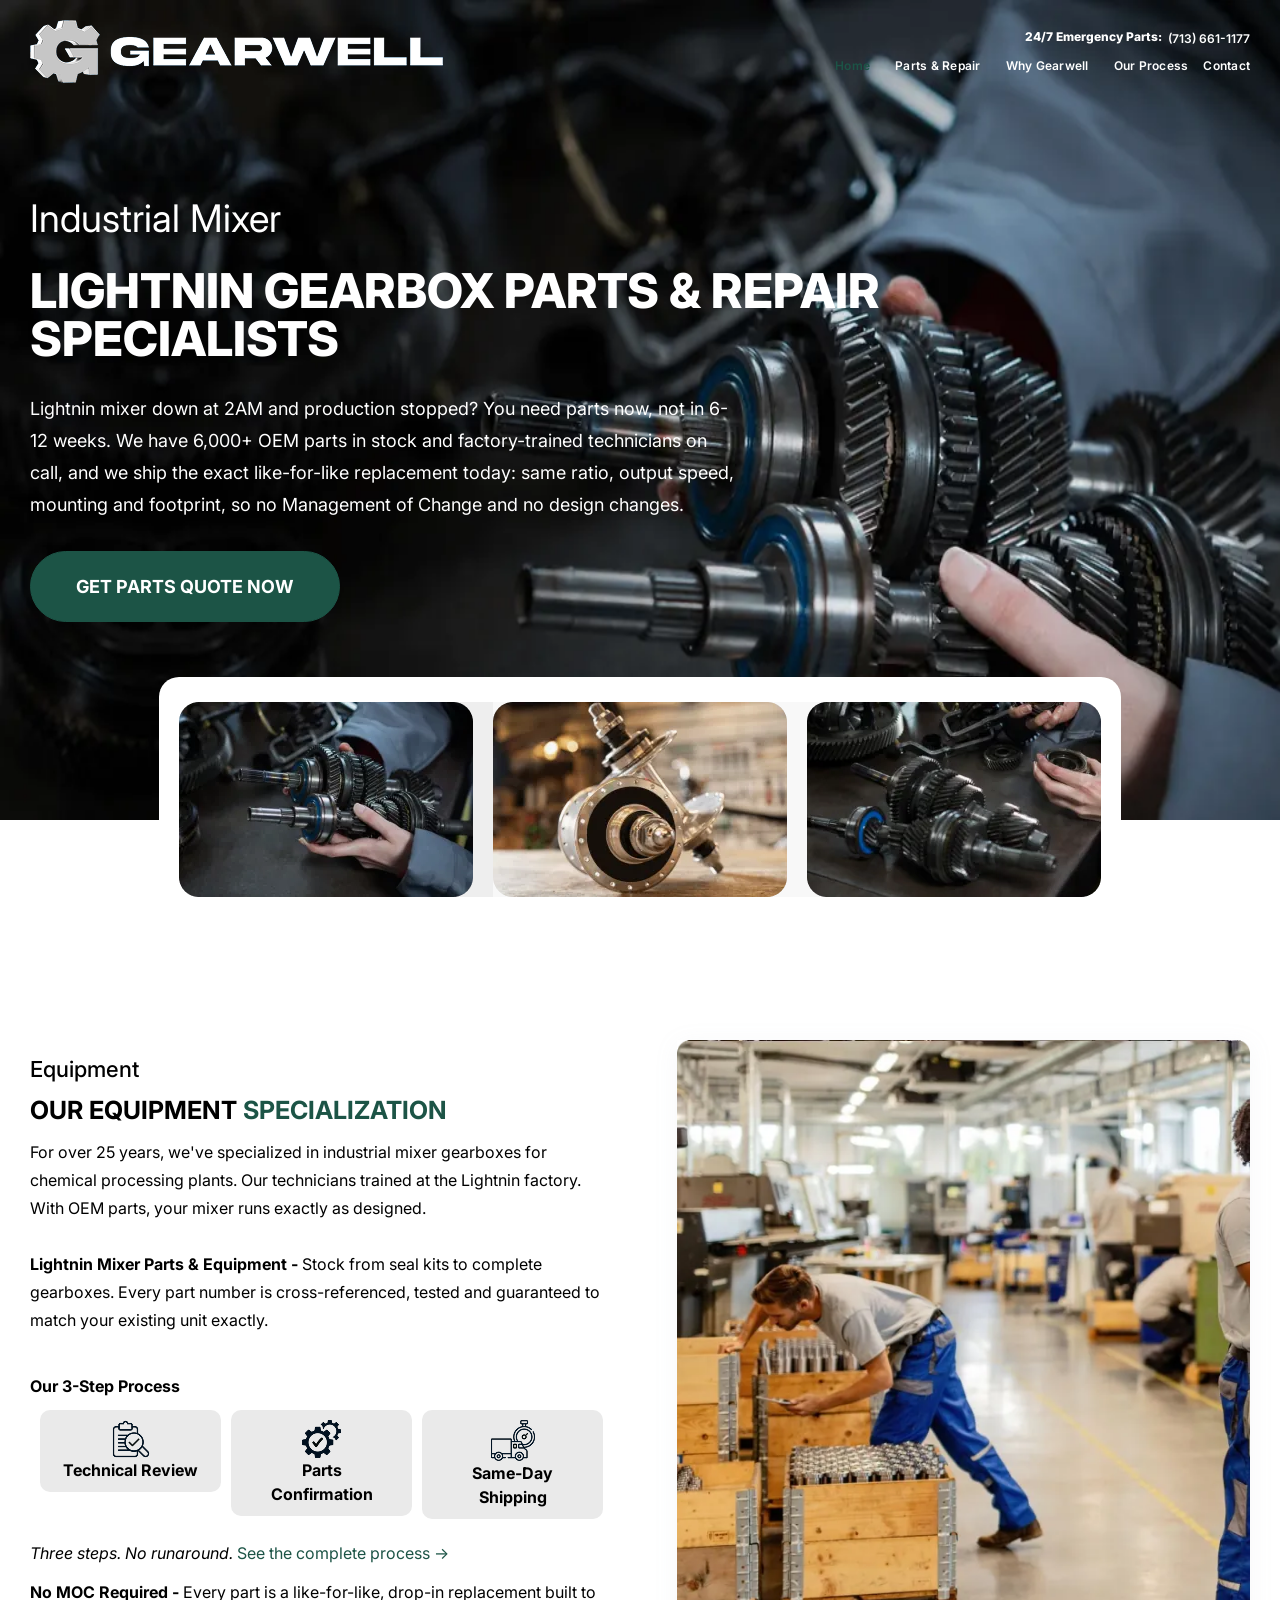
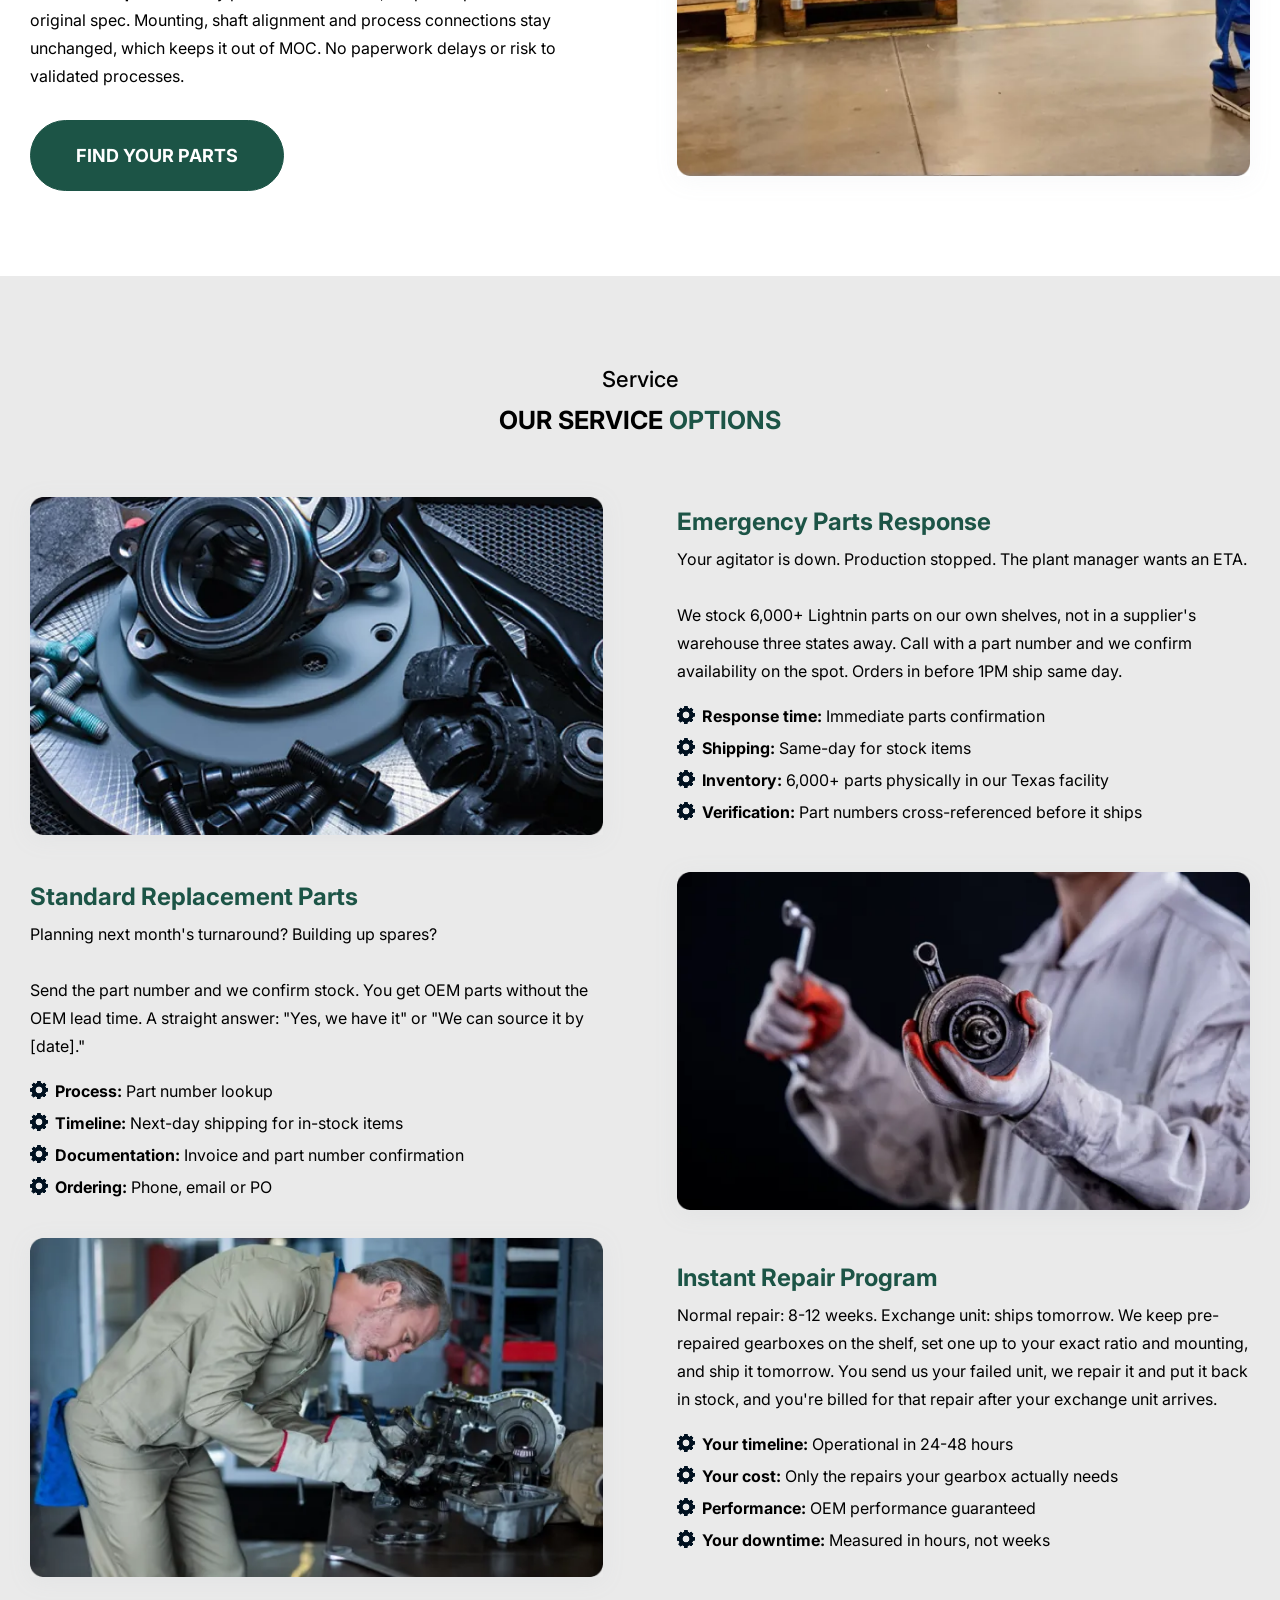
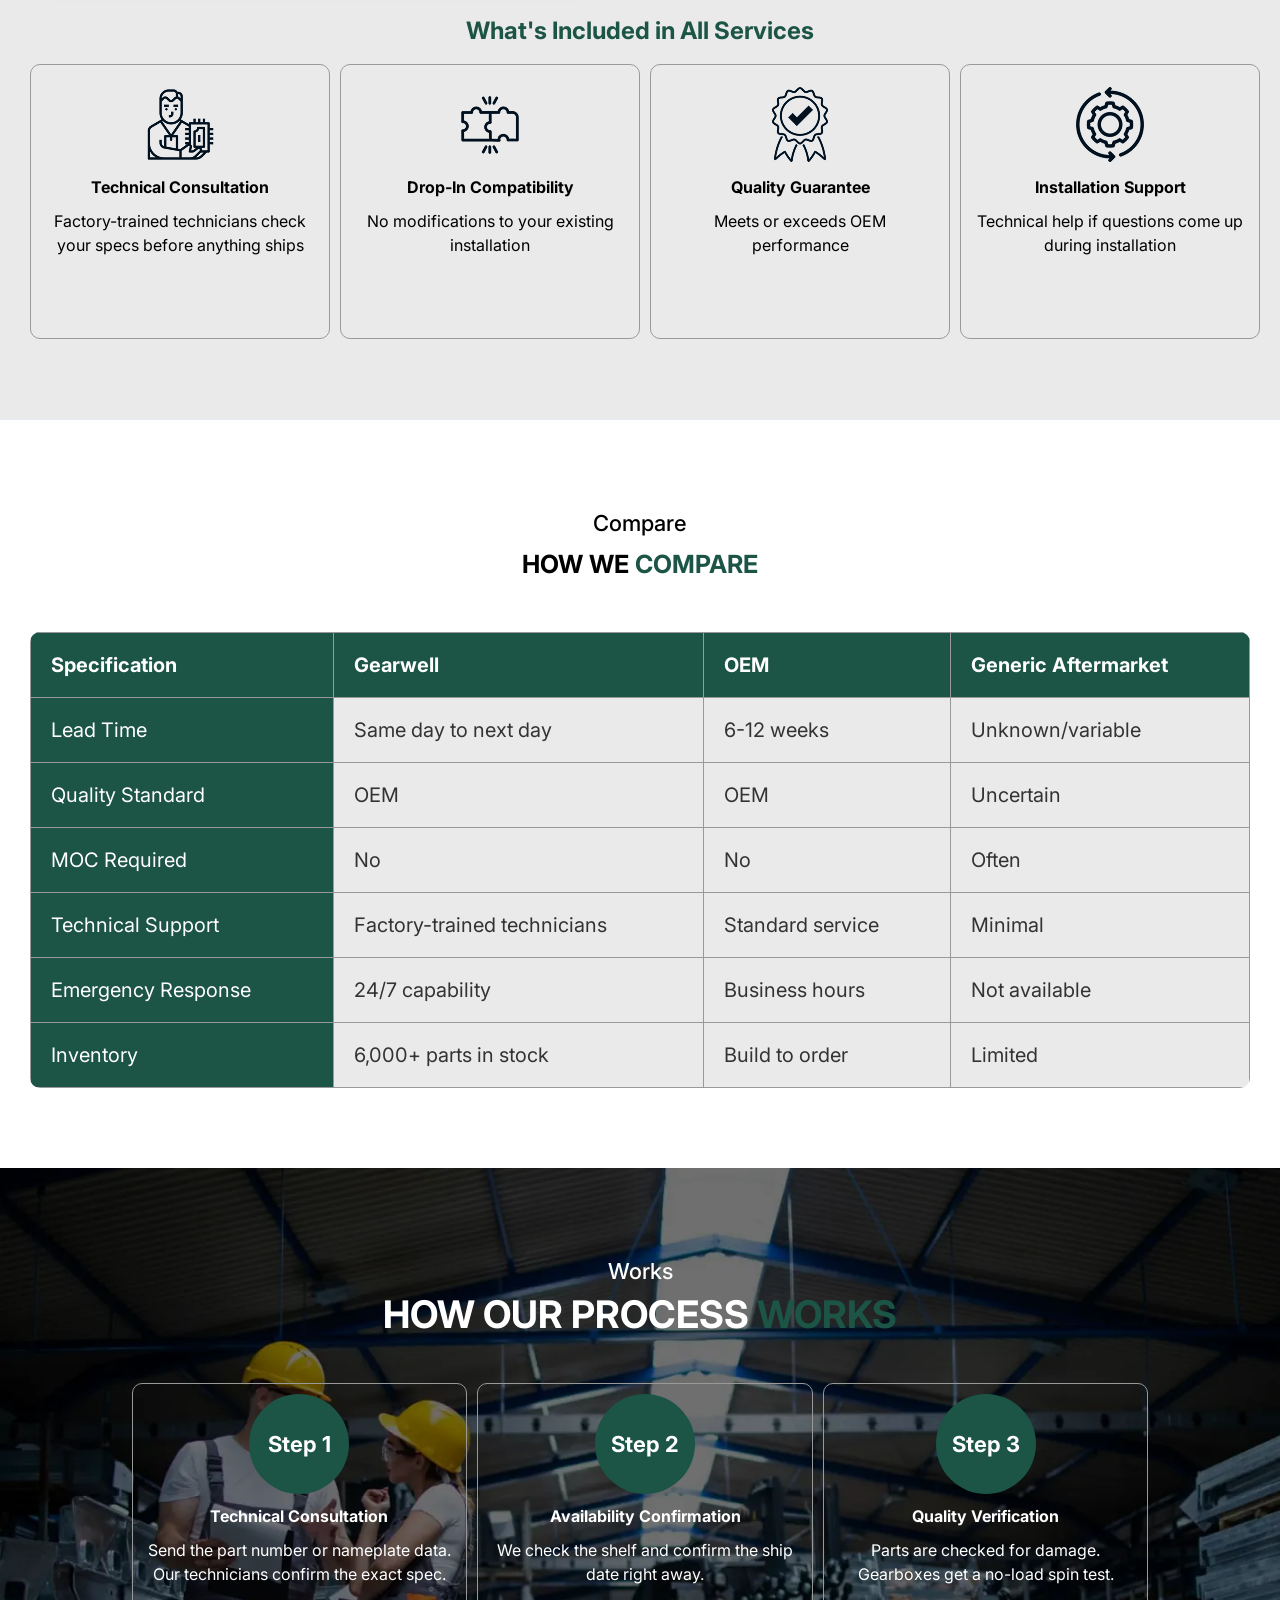
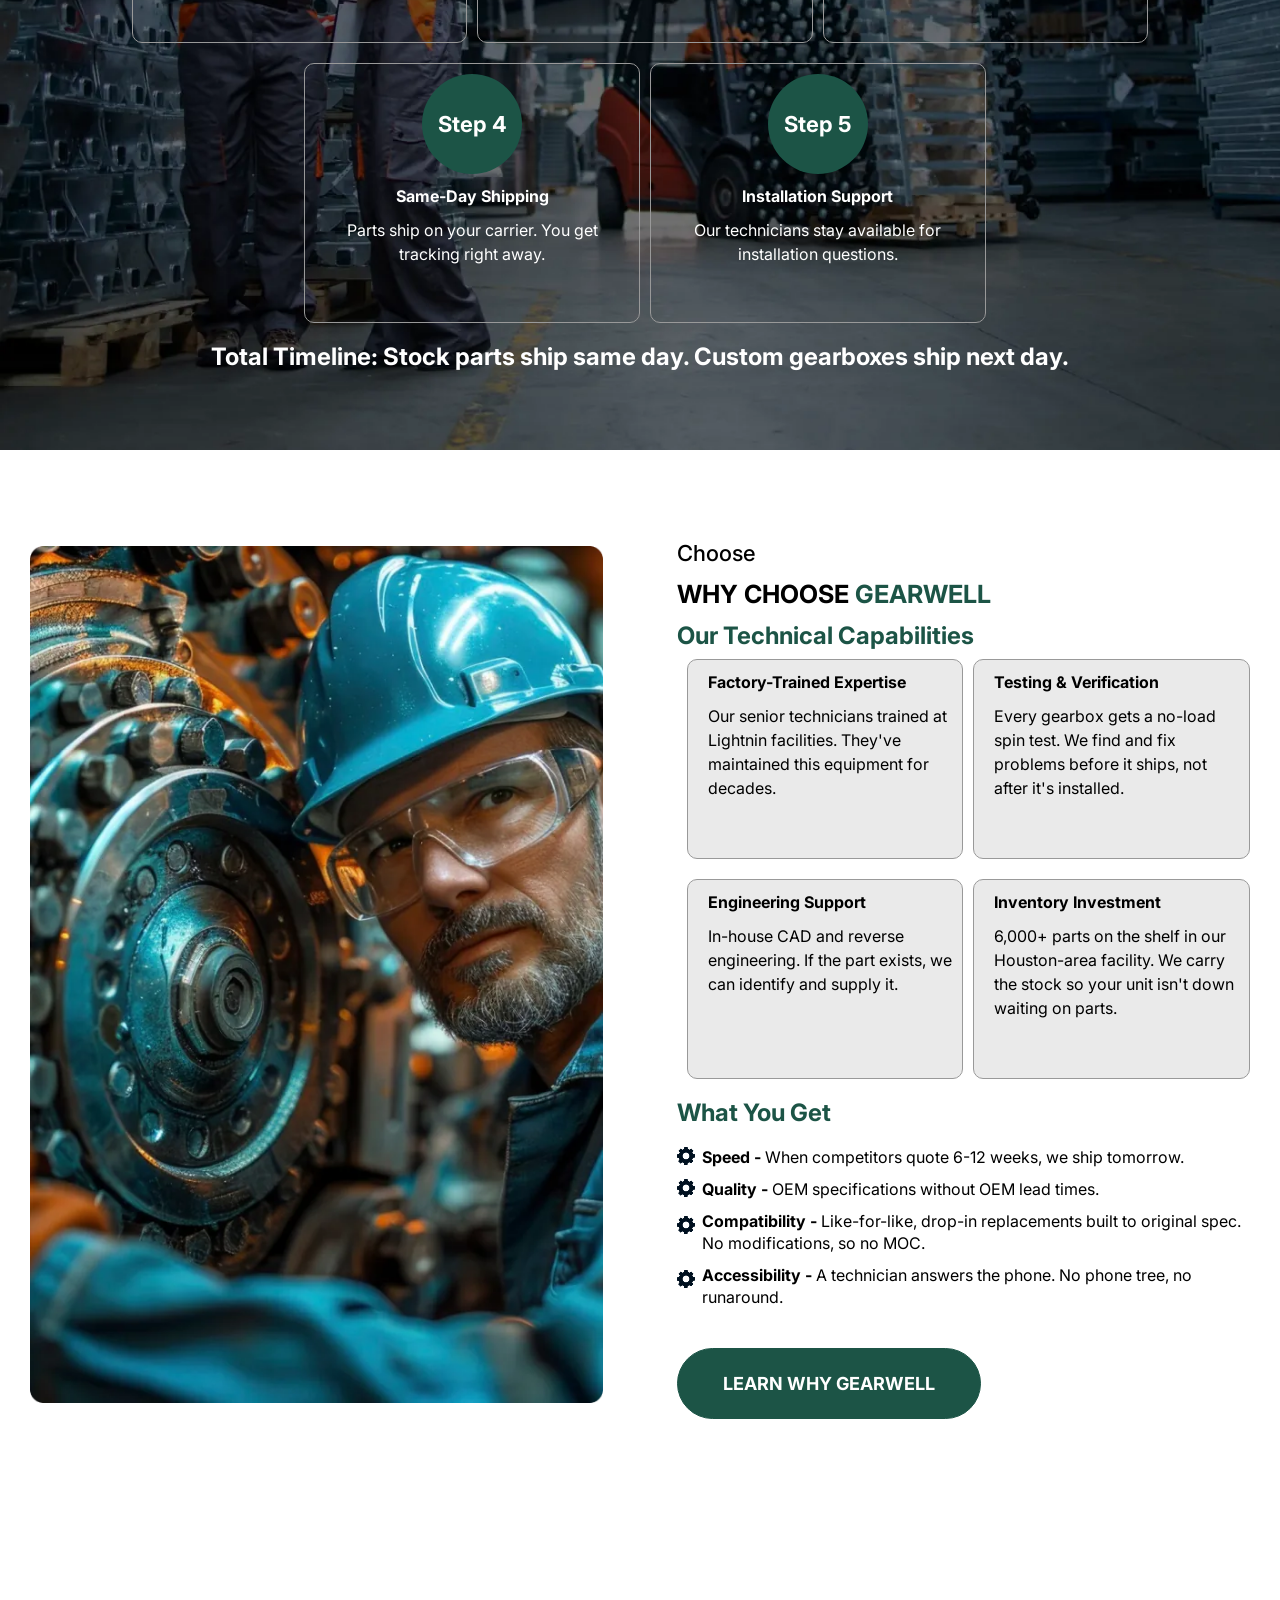
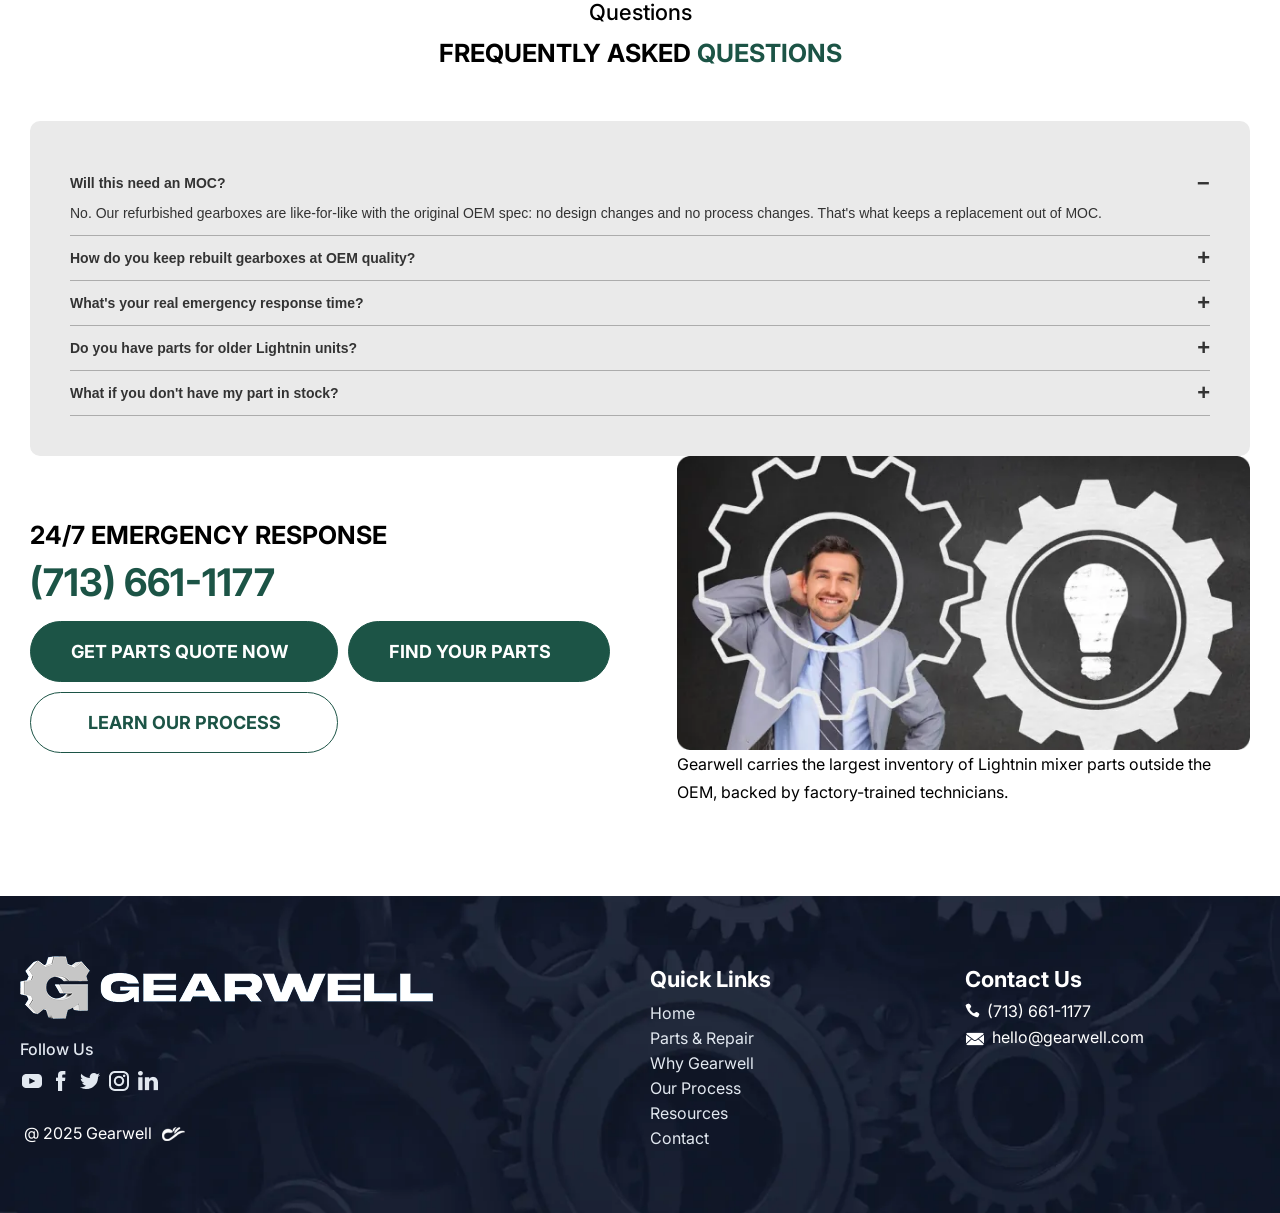
==== commit 3358dc37: "Initial SEO pass - Canonical URLs, Open Graph/Twitter tags and a shared og:image - Organization, Web" ====
--- a/index.html
+++ b/index.html
@@ -1,4 +1,4 @@
-<!DOCTYPE html><!-- This site was created in Webflow. https://webflow.com --><!-- Last Published: Fri Apr 17 2026 08:28:25 GMT+0000 (Coordinated Universal Time) --><html lang="en"><head><meta charset="utf-8"/><title>Industrial Mixer Gearbox Parts &amp; Repair | Lightnin | Gearwell</title><meta content="OEM Lightnin mixer gearbox parts with same-day shipping. Factory-trained technicians, 6,000+ parts in stock. No MOC or design change required." name="description"/><meta content="OEM Lightnin mixer gearbox parts with same-day shipping. Factory-trained technicians, 6,000+ parts in stock. No MOC or design change required." property="og:description"/><meta content="OEM Lightnin mixer gearbox parts with same-day shipping. Factory-trained technicians, 6,000+ parts in stock. No MOC or design change required." name="twitter:description"/><meta content="width=device-width, initial-scale=1" name="viewport"/><link href="/css/gearwell.css" rel="stylesheet" type="text/css"/><link href="https://fonts.googleapis.com" rel="preconnect"/><link href="https://fonts.gstatic.com" rel="preconnect" crossorigin="anonymous"/><link href="https://fonts.googleapis.com/css2?family=Inter:wght@300;400;500;600;700;800;900&display=swap" rel="stylesheet"/><script type="text/javascript">!function(o,c){var n=c.documentElement,t=" w-mod-";n.className+=t+"js",("ontouchstart"in o||o.DocumentTouch&&c instanceof DocumentTouch)&&(n.className+=t+"touch")}(window,document);</script><link href="/images/698d8f3b1272c0a02df2cf87_favicon-4.png" rel="shortcut icon" type="image/x-icon"/><style>  
+<!DOCTYPE html><!-- This site was created in Webflow. https://webflow.com --><!-- Last Published: Fri Apr 17 2026 08:28:25 GMT+0000 (Coordinated Universal Time) --><html lang="en"><head><meta charset="utf-8"/><title>Industrial Mixer Gearbox Parts &amp; Repair | Lightnin | Gearwell</title><meta content="OEM Lightnin mixer gearbox parts with same-day shipping. Factory-trained technicians, 6,000+ parts in stock. No MOC or design change required." name="description"/><meta content="OEM Lightnin mixer gearbox parts with same-day shipping. Factory-trained technicians, 6,000+ parts in stock. No MOC or design change required." property="og:description"/><meta content="OEM Lightnin mixer gearbox parts with same-day shipping. Factory-trained technicians, 6,000+ parts in stock. No MOC or design change required." name="twitter:description"/><meta content="Industrial Mixer Gearbox Parts &amp; Repair | Lightnin | Gearwell" property="og:title"/><meta content="Industrial Mixer Gearbox Parts &amp; Repair | Lightnin | Gearwell" name="twitter:title"/><meta content="width=device-width, initial-scale=1" name="viewport"/><link href="/css/gearwell.css" rel="stylesheet" type="text/css"/><link href="https://fonts.googleapis.com" rel="preconnect"/><link href="https://fonts.gstatic.com" rel="preconnect" crossorigin="anonymous"/><link href="https://fonts.googleapis.com/css2?family=Inter:wght@300;400;500;600;700;800;900&display=swap" rel="stylesheet"/><script type="text/javascript">!function(o,c){var n=c.documentElement,t=" w-mod-";n.className+=t+"js",("ontouchstart"in o||o.DocumentTouch&&c instanceof DocumentTouch)&&(n.className+=t+"touch")}(window,document);</script><link href="/images/698d8f3b1272c0a02df2cf87_favicon-4.png" rel="shortcut icon" type="image/x-icon"/><style>  
   .link-2 {
     color: #fff;
 }
@@ -303,7 +303,7 @@
         margin-bottom: 40px;
     }
 }
-</style></head><body><div class="section-header"><div data-animation="default" data-collapse="medium" data-duration="400" data-easing="ease" data-easing2="ease" role="banner" class="container-navbar w-nav"><div class="container-regular"><div class="navbar-wrapper"><a href="#" class="navbar-brand w-nav-brand"><img src="/images/6971af7d9f6d87b6bb3548bd_logo-1.png" loading="lazy" alt="" class="image-13"/></a><div class="div-block-22"><div class="div-block-2"><p class="paragraph-2">24/7 Emergency Parts:  </p><p class="paragraph-3"><a href="tel:(713)661-1177" class="link-2">(713) 661-1177</a></p></div><div class="menu-button w-nav-button"><div class="icon w-icon-nav-menu"></div></div><nav role="navigation" class="nav-menu-wrapper w-nav-menu"><ul role="list" class="nav-menu w-list-unstyled"><li><a href="/" aria-current="page" class="nav-link w--current">Home</a></li><li><a href="/parts-repair" class="nav-link">Parts &amp; Repair</a></li><li><a href="/why-gearwell" class="nav-link">Why Gearwell</a></li><li><a href="/our-process" class="nav-link">Our Process</a></li><li><a href="#" class="nav-link1">Contact</a></li></ul></nav></div></div></div></div></div><section class="section-hero"><div class="container-large w-container"><div data-delay="4000" data-animation="slide" class="slider no-perspective w-slider" data-autoplay="false" data-easing="ease" data-hide-arrows="false" data-disable-swipe="false" data-autoplay-limit="0" data-nav-spacing="10" data-duration="500" data-infinite="true"><div class="w-slider-mask"><div class="slide1 w-slide"><div class="div-large"><div class="w-layout-blockcontainer container-full w-container"><div data-w-id="26251af3-0df3-c0d8-6034-4fe377bdaef2" style="opacity:0" class="div-medium"><h2 class="heading-style-h2">Industrial Mixer</h2><h1 class="heading-style-h1">Lightnin Gearbox Parts &amp; Repair Specialists</h1><p class="text-size-regular">Lightnin mixer down at 2AM and production stopped? You need parts now, not in 6-12 weeks. We have 6,000+ OEM parts in stock and factory-trained technicians on call, and we ship the exact like-for-like replacement today: same ratio, output speed, mounting and footprint, so no Management of Change and no design changes.</p><a href="#" class="button-link w-button">Get Parts Quote Now</a></div></div><img sizes="(max-width: 767px) 100vw, (max-width: 991px) 728px, 940px" srcset="/images/69707e650cdfa5fba545a5fe_Group-249-1--p-500.png 500w, /images/69707e650cdfa5fba545a5fe_Group-249-1--p-800.png 800w, /images/69707e650cdfa5fba545a5fe_Group-249-1--p-1080.png 1080w, /images/69707e650cdfa5fba545a5fe_Group-249-1-.png 1440w" alt="" src="/images/69707e650cdfa5fba545a5fe_Group-249-1-.png" class="hero-image"/></div></div><div class="slide2 w-slide"><div class="div-large"><div class="w-layout-blockcontainer container-full w-container"><div class="div-medium"><h3 class="heading-style-h2">Industrial Mixer</h3><h1 class="heading-style-h1">Lightnin Gearbox Parts &amp; Repair Specialists</h1><p class="text-size-regular">Lightnin mixer down at 2AM and production stopped? You need parts now, not in 6-12 weeks. We have 6,000+ OEM parts in stock and factory-trained technicians on call, and we ship the exact like-for-like replacement today: same ratio, output speed, mounting and footprint, so no Management of Change and no design changes.</p><a href="#" class="button-link w-button">Get Parts Quote Now</a></div></div><img sizes="(max-width: 767px) 100vw, (max-width: 991px) 728px, 940px" srcset="/images/69819850e1d7df2d895cb594_banner2-p-500.png 500w, /images/69819850e1d7df2d895cb594_banner2-p-800.png 800w, /images/69819850e1d7df2d895cb594_banner2-p-1080.png 1080w, /images/69819850e1d7df2d895cb594_banner2.png 1440w" alt="" src="/images/69819850e1d7df2d895cb594_banner2.png" class="hero-image"/></div></div><div class="slide3 w-slide"><div class="div-large"><div class="w-layout-blockcontainer container-full w-container"><div class="div-medium"><h3 class="heading-style-h2">Industrial Mixer</h3><h1 class="heading-style-h1">Lightnin Gearbox Parts &amp; Repair Specialists</h1><p class="text-size-regular">Lightnin mixer down at 2AM and production stopped? You need parts now, not in 6-12 weeks. We have 6,000+ OEM parts in stock and factory-trained technicians on call, and we ship the exact like-for-like replacement today: same ratio, output speed, mounting and footprint, so no Management of Change and no design changes.</p><a href="#" class="button-link w-button">Get Parts Quote Now</a></div></div><img sizes="(max-width: 767px) 100vw, (max-width: 991px) 728px, 940px" srcset="/images/698198b01388dba34e374889_banner3-p-500.png 500w, /images/698198b01388dba34e374889_banner3-p-800.png 800w, /images/698198b01388dba34e374889_banner3-p-1080.png 1080w, /images/698198b01388dba34e374889_banner3.png 1440w" alt="" src="/images/698198b01388dba34e374889_banner3.png" class="hero-image"/></div></div></div><div class="slider-arrow left w-slider-arrow-left"><div class="w-icon-slider-left"></div></div><div class="slider-arrow right w-slider-arrow-right"><div class="w-icon-slider-right"></div></div><div class="slider-navigation default-no-perspective w-slider-nav w-slider-nav-invert"></div><div class="slider-navigation no-perspective"><div class="slider-thumb-wrap"><img alt="" src="/images/69708ab44c63d3d6aa19ec88_Mask-group---2026-01-21T134235.424.png" class="slider-thumb-image"/></div><div class="slider-thumb-wrap"><img alt="" src="/images/6970b07ca661a1521f6fe286_Mask-group---2026-01-21T162408.914.png" class="slider-thumb-image"/></div><div class="slider-thumb-wrap"><img alt="" src="/images/6970b095c85d83af72600b22_Mask-group---2026-01-21T162414.463.png" class="slider-thumb-image"/></div></div></div></div></section><section data-w-id="8dd1cad7-15ee-4507-ba94-ebaf1b59414c" style="opacity:0" class="section-equipment"><div class="container-full"><div class="div-flex"><div class="div-split"><h4 class="heading-style-h4">Equipment</h4><h2 class="heading-style-h2 heading-weight-bold heading-transform-capitalization heading-font heading-color-black">Our Equipment <strong class="text-color-green">Specialization</strong></h2><p class="text-size-small max-width-large text-color-primary">For over 25 years, we&#x27;ve specialized in industrial mixer gearboxes for chemical processing plants. Our technicians trained at the Lightnin factory. With OEM parts, your mixer runs exactly as designed.<br/><br/><strong>Lightnin Mixer Parts &amp; Equipment -</strong> Stock from seal kits to complete gearboxes. Every part number is cross-referenced, tested and guaranteed to match your existing unit exactly.<br/>‍</p><p class="text-size-small max-width-large text-color-primary"><strong>Our 3-Step Process </strong></p><div class="columns w-row"><div class="column-3 w-col w-col-4 w-col-stack"><div class="card-grey"><img src="/images/698186f631f90144cadd093d_1-1.png" loading="lazy" alt="" class="card-image"/><div class="card-title">Technical review</div></div></div><div class="column-3 w-col w-col-4 w-col-stack"><div class="card-grey"><img src="/images/698187a1a73f52a8b2423122_2-5.png" loading="lazy" alt="" class="card-image"/><div class="card-title">parts confirmation</div></div></div><div class="column-3 w-col w-col-4 w-col-stack"><div class="card-grey"><img src="/images/698187a1fb499b29168020c7_3-1.png" loading="lazy" alt="" class="card-image"/><div class="card-title">same-day shipping</div></div></div></div><p class="text-size-small max-width-large text-color-primary text-style-italic">Three steps. No runaround. <em class="text-size-regular max-width-large text-color-secondary">See the complete process →</em></p><p class="text-size-small max-width-large text-color-primary"><strong>No MOC Required -</strong> Every part is a like-for-like, drop-in replacement built to original spec. Mounting, shaft alignment and process connections stay unchanged, which keeps it out of MOC. No paperwork delays or risk to validated processes.</p><a href="#" class="button-link w-button">Find Your Parts</a></div><div class="div-split"><img src="/images/698184e942e7aa591a931efe_Mask-group---2026-02-03T104547.935.png" loading="lazy" alt="" class="image-expertise"/></div></div></div></section><section class="section-service"><div data-w-id="11efbeb7-d64e-81df-ed63-fa0ea670ca26" style="opacity:0" class="container-full"><h4 class="heading-style-h4 text-align-center">Service</h4><h2 class="heading-style-h2 heading-weight-bold heading-transform-capitalization heading-font heading-color-black text-align-center">Our Service <strong class="text-color-green">OPTIONS</strong></h2><div class="spacer-small"></div><div class="div-flex spacer-small"><div class="div-split"><img src="/images/698199cd78e11b44b7dbbfaf_Mask-group---2026-02-03T121605.567.png" loading="lazy" sizes="100vw" srcset="/images/698199cd78e11b44b7dbbfaf_Mask-group---2026-02-03T121605.567-p-500.png 500w, /images/698199cd78e11b44b7dbbfaf_Mask-group---2026-02-03T121605.567.png 630w" alt="" class="image-service"/></div><div class="div-split"><h3 class="heading-style-h3">Emergency Parts Response</h3><p class="text-size-small max-width-large text-color-primary">Your agitator is down. Production stopped. The plant manager wants an ETA.<br/>‍<br/>We stock 6,000+ Lightnin parts on our own shelves, not in a supplier&#x27;s warehouse three states away. Call with a part number and we confirm availability on the spot. Orders in before 1PM ship same day.</p><div class="list w-richtext"><ul role="list" class="list-icon"><li class="list-item"><strong>Response time:</strong> Immediate parts confirmation</li><li class="list-item"><strong>Shipping:</strong> Same-day for stock items</li><li class="list-item"><strong>Inventory:</strong> 6,000+ parts physically in our Texas facility</li><li class="list-item"><strong>Verification:</strong> Part numbers cross-referenced before it ships</li></ul></div></div></div><div class="div-flex spacer-small"><div class="div-split mobile"><img src="/images/69819bea2186510fcbe56854_Mask-group---2026-02-03T122524.235.png" loading="lazy" sizes="100vw" srcset="/images/69819bea2186510fcbe56854_Mask-group---2026-02-03T122524.235-p-500.png 500w, /images/69819bea2186510fcbe56854_Mask-group---2026-02-03T122524.235.png 630w" alt="" class="image-service"/></div><div class="div-split"><h3 class="heading-style-h3">Standard Replacement Parts</h3><p class="text-size-small max-width-large text-color-primary">Planning next month&#x27;s turnaround? Building up spares?<br/>‍<br/>Send the part number and we confirm stock. You get OEM parts without the OEM lead time. A straight answer: &quot;Yes, we have it&quot; or &quot;We can source it by [date].&quot;</p><div class="list w-richtext"><ul role="list" class="list-icon"><li class="list-item"><strong>Process:</strong> Part number lookup</li><li class="list-item"><strong>Timeline:</strong> Next-day shipping for in-stock items</li><li class="list-item"><strong>Documentation:</strong> Invoice and part number confirmation</li><li class="list-item"><strong>Ordering:</strong> Phone, email or PO</li></ul></div></div><div class="div-split desktop"><img src="/images/69819bea2186510fcbe56854_Mask-group---2026-02-03T122524.235.png" loading="lazy" sizes="100vw" srcset="/images/69819bea2186510fcbe56854_Mask-group---2026-02-03T122524.235-p-500.png 500w, /images/69819bea2186510fcbe56854_Mask-group---2026-02-03T122524.235.png 630w" alt="" class="image-service"/></div></div><div class="div-flex spacer-small"><div class="div-split"><img src="/images/6981a3c2e1d7df2d895e66c4_Mask-group---2026-02-03T125804.372.png" loading="lazy" sizes="100vw" srcset="/images/6981a3c2e1d7df2d895e66c4_Mask-group---2026-02-03T125804.372-p-500.png 500w, /images/6981a3c2e1d7df2d895e66c4_Mask-group---2026-02-03T125804.372.png 630w" alt="" class="image-service"/></div><div class="div-split"><h3 class="heading-style-h3">Instant Repair Program</h3><p class="text-size-small max-width-large text-color-primary">Normal repair: 8-12 weeks. Exchange unit: ships tomorrow. We keep pre-repaired gearboxes on the shelf, set one up to your exact ratio and mounting, and ship it tomorrow. You send us your failed unit, we repair it and put it back in stock, and you&#x27;re billed for that repair after your exchange unit arrives.</p><div class="list w-richtext"><ul role="list" class="list-icon"><li><strong>Your timeline:</strong> Operational in 24-48 hours</li><li><strong>Your cost:</strong> Only the repairs your gearbox actually needs</li><li><strong>Performance: </strong>OEM performance guaranteed</li><li><strong>Your downtime: </strong>Measured in hours, not weeks</li></ul></div></div></div></div><div data-w-id="fc1f129a-6593-371a-d8ab-3a5659e16203" style="opacity:0" class="w-layout-blockcontainer container-full w-container"><h3 class="heading-style-h3 text-align-center heading-margin-bottom">What&#x27;s Included in All Services</h3><div class="columns-6 w-row"><div class="column-3 w-col w-col-3 w-col-medium-6"><div class="card"><div class="card-icon"><img src="/images/6981b1792b127cae59adba42_2145635-1.png" loading="lazy" alt="" class="card-image"/></div><h4 class="card-title">Technical Consultation</h4><div class="card-content">Factory-trained technicians check your specs before anything ships</div></div></div><div class="column-3 w-col w-col-3 w-col-medium-6"><div class="card"><div class="card-icon"><img src="/images/6981c0358b15f3fa32b92593_6-2.png" loading="lazy" alt="" class="card-image"/></div><h4 class="card-title">Drop-in Compatibility</h4><div class="card-content">No modifications to your existing installation</div></div></div><div class="column-3 w-col w-col-3 w-col-medium-6"><div class="card"><div class="card-icon"><img src="/images/6981c138adbaa48a3debc094_5-1.png" loading="lazy" alt="" class="card-image"/></div><h4 class="card-title">Quality Guarantee</h4><div class="card-content">Meets or exceeds OEM<br/>performance</div></div></div><div class="column-3 w-col w-col-3 w-col-medium-6"><div class="card"><div class="card-icon"><img src="/images/6981c0e5eb6402558d05d750_6-1.png" loading="lazy" alt="" class="card-image"/></div><h4 class="card-title">Installation Support</h4><div class="card-content">Technical help if questions come up during installation</div></div></div></div></div></section><section class="section-compare"><div class="w-layout-blockcontainer container-full w-container"><h4 class="heading-style-h4 text-align-center">Compare</h4><h2 class="heading-style-h2 heading-weight-bold heading-transform-capitalization heading-font heading-color-black text-align-center">How We <strong class="text-color-green">Compare</strong></h2><div class="spacer-small"></div><div class="code-table w-embed"><table>
+</style><link rel="canonical" href="https://www.gearwell.com/"/><meta content="https://www.gearwell.com/" property="og:url"/><meta content="website" property="og:type"/><meta content="Gearwell" property="og:site_name"/><meta content="https://www.gearwell.com/images/og-gearwell.jpg" property="og:image"/><meta content="summary_large_image" name="twitter:card"/><meta content="https://www.gearwell.com/images/og-gearwell.jpg" name="twitter:image"/><script type="application/ld+json">{"@context": "https://schema.org", "@graph": [{"@type": "Organization", "@id": "https://www.gearwell.com/#org", "name": "Gearwell", "url": "https://www.gearwell.com/", "logo": "https://www.gearwell.com/images/6971af7d9f6d87b6bb3548bd_logo-1.png", "email": "hello@gearwell.com", "telephone": "+1-713-661-1177", "description": "Lightnin mixer gearbox parts and repair for chemical processing plants. 6,000+ parts in stock, factory-trained technicians, same-day shipping on stock parts.", "areaServed": "US", "contactPoint": {"@type": "ContactPoint", "telephone": "+1-713-661-1177", "contactType": "emergency parts", "hoursAvailable": "Mo-Su 00:00-23:59", "areaServed": "US"}}, {"@type": "WebSite", "@id": "https://www.gearwell.com/#website", "url": "https://www.gearwell.com/", "name": "Gearwell", "publisher": {"@id": "https://www.gearwell.com/#org"}}, {"@type": "WebPage", "@id": "https://www.gearwell.com/", "url": "https://www.gearwell.com/", "name": "Industrial Mixer Gearbox Parts & Repair | Lightnin | Gearwell", "description": "OEM Lightnin mixer gearbox parts with same-day shipping. Factory-trained technicians, 6,000+ parts in stock. No MOC or design change required.", "isPartOf": {"@id": "https://www.gearwell.com/#website"}, "about": {"@id": "https://www.gearwell.com/#org"}}, {"@type": "FAQPage", "mainEntity": [{"@type": "Question", "name": "Will this need an MOC?", "acceptedAnswer": {"@type": "Answer", "text": "No. Our refurbished gearboxes are like-for-like with the original OEM spec: no design changes and no process changes. That's what keeps a replacement out of MOC."}}, {"@type": "Question", "name": "How do you keep rebuilt gearboxes at OEM quality?", "acceptedAnswer": {"@type": "Answer", "text": "Technicians trained at OEM facilities rebuild every refurbished gearbox. Our testing meets or exceeds OEM standards, including no-load spin testing and hydraulic seal testing."}}, {"@type": "Question", "name": "What's your real emergency response time?", "acceptedAnswer": {"@type": "Answer", "text": "Call us with a part number and we confirm availability on the call. Orders in before 1 PM ship the same day."}}, {"@type": "Question", "name": "Do you have parts for older Lightnin units?", "acceptedAnswer": {"@type": "Answer", "text": "Often, yes. We keep limited stock for models going back 30+ years. If Lightnin made it, we may well have the parts."}}, {"@type": "Question", "name": "What if you don't have my part in stock?", "acceptedAnswer": {"@type": "Answer", "text": "We'll tell you right away and give you a real timeline. No false promises. Our supplier network often finds hard-to-find parts in days, not weeks."}}]}]}</script></head><body><div class="section-header"><div data-animation="default" data-collapse="medium" data-duration="400" data-easing="ease" data-easing2="ease" role="banner" class="container-navbar w-nav"><div class="container-regular"><div class="navbar-wrapper"><a href="#" class="navbar-brand w-nav-brand"><img src="/images/6971af7d9f6d87b6bb3548bd_logo-1.png" loading="lazy" alt="Gearwell" class="image-13"/></a><div class="div-block-22"><div class="div-block-2"><p class="paragraph-2">24/7 Emergency Parts:  </p><p class="paragraph-3"><a href="tel:(713)661-1177" class="link-2">(713) 661-1177</a></p></div><div class="menu-button w-nav-button"><div class="icon w-icon-nav-menu"></div></div><nav role="navigation" class="nav-menu-wrapper w-nav-menu"><ul role="list" class="nav-menu w-list-unstyled"><li><a href="/" aria-current="page" class="nav-link w--current">Home</a></li><li><a href="/parts-repair/" class="nav-link">Parts &amp; Repair</a></li><li><a href="/why-gearwell/" class="nav-link">Why Gearwell</a></li><li><a href="/our-process/" class="nav-link">Our Process</a></li><li><a href="#" class="nav-link1">Contact</a></li></ul></nav></div></div></div></div></div><section class="section-hero"><div class="container-large w-container"><div data-delay="4000" data-animation="slide" class="slider no-perspective w-slider" data-autoplay="false" data-easing="ease" data-hide-arrows="false" data-disable-swipe="false" data-autoplay-limit="0" data-nav-spacing="10" data-duration="500" data-infinite="true"><div class="w-slider-mask"><div class="slide1 w-slide"><div class="div-large"><div class="w-layout-blockcontainer container-full w-container"><div data-w-id="26251af3-0df3-c0d8-6034-4fe377bdaef2" style="opacity:0" class="div-medium"><h2 class="heading-style-h2">Industrial Mixer</h2><h1 class="heading-style-h1">Lightnin Gearbox Parts &amp; Repair Specialists</h1><p class="text-size-regular">Lightnin mixer down at 2AM and production stopped? You need parts now, not in 6-12 weeks. We have 6,000+ OEM parts in stock and factory-trained technicians on call, and we ship the exact like-for-like replacement today: same ratio, output speed, mounting and footprint, so no Management of Change and no design changes.</p><a href="#" class="button-link w-button">Get Parts Quote Now</a></div></div><img fetchpriority="high" sizes="(max-width: 767px) 100vw, (max-width: 991px) 728px, 940px" srcset="/images/69707e650cdfa5fba545a5fe_Group-249-1--p-500.webp 500w, /images/69707e650cdfa5fba545a5fe_Group-249-1--p-800.webp 800w, /images/69707e650cdfa5fba545a5fe_Group-249-1--p-1080.webp 1080w, /images/69707e650cdfa5fba545a5fe_Group-249-1-.webp 1440w" alt="Technician holding mixer gearbox shafts and gears" src="/images/69707e650cdfa5fba545a5fe_Group-249-1-.webp" class="hero-image"/></div></div><div class="slide2 w-slide"><div class="div-large"><div class="w-layout-blockcontainer container-full w-container"><div class="div-medium"><h3 class="heading-style-h2">Industrial Mixer</h3><h2 class="heading-style-h1">Lightnin Gearbox Parts &amp; Repair Specialists</h2><p class="text-size-regular">Lightnin mixer down at 2AM and production stopped? You need parts now, not in 6-12 weeks. We have 6,000+ OEM parts in stock and factory-trained technicians on call, and we ship the exact like-for-like replacement today: same ratio, output speed, mounting and footprint, so no Management of Change and no design changes.</p><a href="#" class="button-link w-button">Get Parts Quote Now</a></div></div><img sizes="(max-width: 767px) 100vw, (max-width: 991px) 728px, 940px" srcset="/images/69819850e1d7df2d895cb594_banner2-p-500.webp 500w, /images/69819850e1d7df2d895cb594_banner2-p-800.webp 800w, /images/69819850e1d7df2d895cb594_banner2-p-1080.webp 1080w, /images/69819850e1d7df2d895cb594_banner2.webp 1440w" alt="Rebuilt gear drive component on a workshop bench" src="/images/69819850e1d7df2d895cb594_banner2.webp" class="hero-image"/></div></div><div class="slide3 w-slide"><div class="div-large"><div class="w-layout-blockcontainer container-full w-container"><div class="div-medium"><h3 class="heading-style-h2">Industrial Mixer</h3><h2 class="heading-style-h1">Lightnin Gearbox Parts &amp; Repair Specialists</h2><p class="text-size-regular">Lightnin mixer down at 2AM and production stopped? You need parts now, not in 6-12 weeks. We have 6,000+ OEM parts in stock and factory-trained technicians on call, and we ship the exact like-for-like replacement today: same ratio, output speed, mounting and footprint, so no Management of Change and no design changes.</p><a href="#" class="button-link w-button">Get Parts Quote Now</a></div></div><img sizes="(max-width: 767px) 100vw, (max-width: 991px) 728px, 940px" srcset="/images/698198b01388dba34e374889_banner3-p-500.webp 500w, /images/698198b01388dba34e374889_banner3-p-800.webp 800w, /images/698198b01388dba34e374889_banner3-p-1080.webp 1080w, /images/698198b01388dba34e374889_banner3.webp 1440w" alt="Gearbox shafts and gears laid out on a workbench for inspection" src="/images/698198b01388dba34e374889_banner3.webp" class="hero-image"/></div></div></div><div class="slider-arrow left w-slider-arrow-left"><div class="w-icon-slider-left"></div></div><div class="slider-arrow right w-slider-arrow-right"><div class="w-icon-slider-right"></div></div><div class="slider-navigation default-no-perspective w-slider-nav w-slider-nav-invert"></div><div class="slider-navigation no-perspective"><div class="slider-thumb-wrap"><img alt="" src="/images/69708ab44c63d3d6aa19ec88_Mask-group---2026-01-21T134235.424.webp" class="slider-thumb-image"/></div><div class="slider-thumb-wrap"><img alt="" src="/images/6970b07ca661a1521f6fe286_Mask-group---2026-01-21T162408.914.webp" class="slider-thumb-image"/></div><div class="slider-thumb-wrap"><img alt="" src="/images/6970b095c85d83af72600b22_Mask-group---2026-01-21T162414.463.webp" class="slider-thumb-image"/></div></div></div></div></section><section data-w-id="8dd1cad7-15ee-4507-ba94-ebaf1b59414c" style="opacity:0" class="section-equipment"><div class="container-full"><div class="div-flex"><div class="div-split"><h4 class="heading-style-h4">Equipment</h4><h2 class="heading-style-h2 heading-weight-bold heading-transform-capitalization heading-font heading-color-black">Our Equipment <strong class="text-color-green">Specialization</strong></h2><p class="text-size-small max-width-large text-color-primary">For over 25 years, we&#x27;ve specialized in industrial mixer gearboxes for chemical processing plants. Our technicians trained at the Lightnin factory. With OEM parts, your mixer runs exactly as designed.<br/><br/><strong>Lightnin Mixer Parts &amp; Equipment -</strong> Stock from seal kits to complete gearboxes. Every part number is cross-referenced, tested and guaranteed to match your existing unit exactly.<br/>‍</p><p class="text-size-small max-width-large text-color-primary"><strong>Our 3-Step Process </strong></p><div class="columns w-row"><div class="column-3 w-col w-col-4 w-col-stack"><div class="card-grey"><img src="/images/698186f631f90144cadd093d_1-1.png" loading="lazy" alt="" class="card-image"/><div class="card-title">Technical review</div></div></div><div class="column-3 w-col w-col-4 w-col-stack"><div class="card-grey"><img src="/images/698187a1a73f52a8b2423122_2-5.png" loading="lazy" alt="" class="card-image"/><div class="card-title">parts confirmation</div></div></div><div class="column-3 w-col w-col-4 w-col-stack"><div class="card-grey"><img src="/images/698187a1fb499b29168020c7_3-1.png" loading="lazy" alt="" class="card-image"/><div class="card-title">same-day shipping</div></div></div></div><p class="text-size-small max-width-large text-color-primary text-style-italic">Three steps. No runaround. <em class="text-size-regular max-width-large text-color-secondary">See the complete process →</em></p><p class="text-size-small max-width-large text-color-primary"><strong>No MOC Required -</strong> Every part is a like-for-like, drop-in replacement built to original spec. Mounting, shaft alignment and process connections stay unchanged, which keeps it out of MOC. No paperwork delays or risk to validated processes.</p><a href="#" class="button-link w-button">Find Your Parts</a></div><div class="div-split"><img src="/images/698184e942e7aa591a931efe_Mask-group---2026-02-03T104547.935.webp" loading="lazy" alt="Warehouse worker handling crates of stocked parts" class="image-expertise"/></div></div></div></section><section class="section-service"><div data-w-id="11efbeb7-d64e-81df-ed63-fa0ea670ca26" style="opacity:0" class="container-full"><h4 class="heading-style-h4 text-align-center">Service</h4><h2 class="heading-style-h2 heading-weight-bold heading-transform-capitalization heading-font heading-color-black text-align-center">Our Service <strong class="text-color-green">OPTIONS</strong></h2><div class="spacer-small"></div><div class="div-flex spacer-small"><div class="div-split"><img src="/images/698199cd78e11b44b7dbbfaf_Mask-group---2026-02-03T121605.567.webp" loading="lazy" sizes="100vw" srcset="/images/698199cd78e11b44b7dbbfaf_Mask-group---2026-02-03T121605.567-p-500.webp 500w, /images/698199cd78e11b44b7dbbfaf_Mask-group---2026-02-03T121605.567.webp 630w" alt="Gearbox bearings, seals and mounting hardware" class="image-service"/></div><div class="div-split"><h3 class="heading-style-h3">Emergency Parts Response</h3><p class="text-size-small max-width-large text-color-primary">Your agitator is down. Production stopped. The plant manager wants an ETA.<br/>‍<br/>We stock 6,000+ Lightnin parts on our own shelves, not in a supplier&#x27;s warehouse three states away. Call with a part number and we confirm availability on the spot. Orders in before 1PM ship same day.</p><div class="list w-richtext"><ul role="list" class="list-icon"><li class="list-item"><strong>Response time:</strong> Immediate parts confirmation</li><li class="list-item"><strong>Shipping:</strong> Same-day for stock items</li><li class="list-item"><strong>Inventory:</strong> 6,000+ parts physically in our Texas facility</li><li class="list-item"><strong>Verification:</strong> Part numbers cross-referenced before it ships</li></ul></div></div></div><div class="div-flex spacer-small"><div class="div-split mobile"><img src="/images/69819bea2186510fcbe56854_Mask-group---2026-02-03T122524.235.webp" loading="lazy" sizes="100vw" srcset="/images/69819bea2186510fcbe56854_Mask-group---2026-02-03T122524.235-p-500.webp 500w, /images/69819bea2186510fcbe56854_Mask-group---2026-02-03T122524.235.webp 630w" alt="Technician in work gloves holding a gear component and wrench" class="image-service"/></div><div class="div-split"><h3 class="heading-style-h3">Standard Replacement Parts</h3><p class="text-size-small max-width-large text-color-primary">Planning next month&#x27;s turnaround? Building up spares?<br/>‍<br/>Send the part number and we confirm stock. You get OEM parts without the OEM lead time. A straight answer: &quot;Yes, we have it&quot; or &quot;We can source it by [date].&quot;</p><div class="list w-richtext"><ul role="list" class="list-icon"><li class="list-item"><strong>Process:</strong> Part number lookup</li><li class="list-item"><strong>Timeline:</strong> Next-day shipping for in-stock items</li><li class="list-item"><strong>Documentation:</strong> Invoice and part number confirmation</li><li class="list-item"><strong>Ordering:</strong> Phone, email or PO</li></ul></div></div><div class="div-split desktop"><img src="/images/69819bea2186510fcbe56854_Mask-group---2026-02-03T122524.235.webp" loading="lazy" sizes="100vw" srcset="/images/69819bea2186510fcbe56854_Mask-group---2026-02-03T122524.235-p-500.webp 500w, /images/69819bea2186510fcbe56854_Mask-group---2026-02-03T122524.235.webp 630w" alt="Technician in work gloves holding a gear component and wrench" class="image-service"/></div></div><div class="div-flex spacer-small"><div class="div-split"><img src="/images/6981a3c2e1d7df2d895e66c4_Mask-group---2026-02-03T125804.372.webp" loading="lazy" sizes="100vw" srcset="/images/6981a3c2e1d7df2d895e66c4_Mask-group---2026-02-03T125804.372-p-500.webp 500w, /images/6981a3c2e1d7df2d895e66c4_Mask-group---2026-02-03T125804.372.webp 630w" alt="Technician repairing a gearbox on a workbench" class="image-service"/></div><div class="div-split"><h3 class="heading-style-h3">Instant Repair Program</h3><p class="text-size-small max-width-large text-color-primary">Normal repair: 8-12 weeks. Exchange unit: ships tomorrow. We keep pre-repaired gearboxes on the shelf, set one up to your exact ratio and mounting, and ship it tomorrow. You send us your failed unit, we repair it and put it back in stock, and you&#x27;re billed for that repair after your exchange unit arrives.</p><div class="list w-richtext"><ul role="list" class="list-icon"><li><strong>Your timeline:</strong> Operational in 24-48 hours</li><li><strong>Your cost:</strong> Only the repairs your gearbox actually needs</li><li><strong>Performance: </strong>OEM performance guaranteed</li><li><strong>Your downtime: </strong>Measured in hours, not weeks</li></ul></div></div></div></div><div data-w-id="fc1f129a-6593-371a-d8ab-3a5659e16203" style="opacity:0" class="w-layout-blockcontainer container-full w-container"><h3 class="heading-style-h3 text-align-center heading-margin-bottom">What&#x27;s Included in All Services</h3><div class="columns-6 w-row"><div class="column-3 w-col w-col-3 w-col-medium-6"><div class="card"><div class="card-icon"><img src="/images/6981b1792b127cae59adba42_2145635-1.png" loading="lazy" alt="" class="card-image"/></div><h4 class="card-title">Technical Consultation</h4><div class="card-content">Factory-trained technicians check your specs before anything ships</div></div></div><div class="column-3 w-col w-col-3 w-col-medium-6"><div class="card"><div class="card-icon"><img src="/images/6981c0358b15f3fa32b92593_6-2.png" loading="lazy" alt="" class="card-image"/></div><h4 class="card-title">Drop-in Compatibility</h4><div class="card-content">No modifications to your existing installation</div></div></div><div class="column-3 w-col w-col-3 w-col-medium-6"><div class="card"><div class="card-icon"><img src="/images/6981c138adbaa48a3debc094_5-1.png" loading="lazy" alt="" class="card-image"/></div><h4 class="card-title">Quality Guarantee</h4><div class="card-content">Meets or exceeds OEM<br/>performance</div></div></div><div class="column-3 w-col w-col-3 w-col-medium-6"><div class="card"><div class="card-icon"><img src="/images/6981c0e5eb6402558d05d750_6-1.png" loading="lazy" alt="" class="card-image"/></div><h4 class="card-title">Installation Support</h4><div class="card-content">Technical help if questions come up during installation</div></div></div></div></div></section><section class="section-compare"><div class="w-layout-blockcontainer container-full w-container"><h4 class="heading-style-h4 text-align-center">Compare</h4><h2 class="heading-style-h2 heading-weight-bold heading-transform-capitalization heading-font heading-color-black text-align-center">How We <strong class="text-color-green">Compare</strong></h2><div class="spacer-small"></div><div class="code-table w-embed"><table>
   <tr>
     <th>Specification</th>
     <th>Gearwell</th>
@@ -346,7 +346,7 @@
     <td>Build to order</td>
 	<td>Limited</td>
   </tr>
-</table></div></div></section><section class="section-works"><div data-w-id="12776c4a-c928-d690-3f9d-8dc006155544" style="opacity:0" class="w-layout-blockcontainer container-full w-container"><h4 class="heading-style-h4 text-align-center text-color-white">Works</h4><h2 class="heading-style-h2 heading-weight-bold heading-transform-capitalization heading-font text-align-center">How Our Process <strong class="text-color-green">Works</strong></h2><div class="spacer-small"></div><div class="div-large"><div class="cards w-row"><div class="column-3 w-col w-col-4 w-col-stack w-col-small-small-stack"><div class="card height-260 padding-small"><div class="card-name"><div class="card-step">Step 1</div></div><h4 class="card-title text-color-white">Technical Consultation</h4><div class="card-content text-color-white">Send the part number or nameplate data. Our technicians confirm the exact spec.</div></div></div><div class="column-3 w-col w-col-4 w-col-stack w-col-small-small-stack"><div class="card height-260 padding-small"><div class="card-name"><div class="card-step">Step 2</div></div><h4 class="card-title text-color-white">Availability Confirmation</h4><div class="card-content text-color-white">We check the shelf and confirm the ship date right away.</div></div></div><div class="w-col w-col-4 w-col-stack w-col-small-small-stack"><div class="card height-260 padding-small"><div class="card-name"><div class="card-step">Step 3</div></div><h4 class="card-title text-color-white">Quality Verification</h4><div class="card-content text-color-white">Parts are checked for damage. Gearboxes get a no-load spin test.</div></div></div></div><div class="cards w-row"><div class="column-3 w-col w-col-4 w-col-stack"><div class="card height-260 padding-small"><div class="card-name"><div class="card-step">Step 4</div></div><h4 class="card-title text-color-white">Same-Day Shipping</h4><div class="card-content text-color-white">Parts ship on your carrier. You get tracking right away.</div></div></div><div class="column-3 w-col w-col-4 w-col-stack"><div class="card height-260 padding-small"><div class="card-name"><div class="card-step">Step 5</div></div><h4 class="card-title text-color-white">Installation Support</h4><div class="card-content text-color-white">Our technicians stay available for installation questions.</div></div></div><div class="column-5 w-col w-col-4 w-col-stack"></div></div></div></div><div data-w-id="9ad9eff7-6e56-498f-c0a7-d2090c3dbe1a" style="opacity:0" class="w-layout-blockcontainer container-large w-container"><div class="text-size-medium text-align-center">Total Timeline: Stock parts ship same day. Custom gearboxes ship next day.</div></div></section><section class="section-choose"><div class="container-full"><div data-w-id="b980b867-98fb-b3f4-fb9e-31bd1d813634" style="opacity:0" class="div-flex"><div class="div-split"><img src="/images/6982de1ad1c09729f9a1aca0_Mask-group---2026-02-04T111947.365.png" loading="lazy" sizes="100vw" srcset="/images/6982de1ad1c09729f9a1aca0_Mask-group---2026-02-04T111947.365-p-500.png 500w, /images/6982de1ad1c09729f9a1aca0_Mask-group---2026-02-04T111947.365.png 630w" alt="" class="image-choose"/></div><div class="div-split"><h4 class="heading-style-h4">Choose</h4><h2 class="heading-style-h2 heading-weight-bold heading-transform-capitalization heading-font heading-color-black">Why Choose <strong class="text-color-green">Gearwell</strong></h2><p class="heading-style-h3"><strong>Our Technical Capabilities</strong></p><div class="columns w-row"><div class="column-3 w-col w-col-6"><div class="card height-200 padding-medium background-grey"><div class="text-block-2-copy">Factory-Trained Expertise</div><div class="text-block-7">Our senior technicians trained at Lightnin facilities. They&#x27;ve maintained this equipment for decades.</div></div></div><div class="column-3 w-col w-col-6"><div class="card height-200 padding-medium background-grey"><div class="text-block-2-copy">Testing &amp; Verification</div><div class="text-block-7">Every gearbox gets a no-load spin test. We find and fix problems before it ships, not after it&#x27;s installed.</div></div></div></div><div class="columns w-row"><div class="column-3 w-col w-col-6"><div class="card height-200 padding-medium background-grey"><div class="text-block-2-copy">Engineering Support</div><div class="text-block-7">In-house CAD and reverse engineering. If the part exists, we can identify and supply it.</div></div></div><div class="column-3 w-col w-col-6"><div class="card height-200 padding-medium background-grey"><div class="text-block-2-copy">Inventory Investment</div><div class="text-block-7">6,000+ parts on the shelf in our Houston-area facility. We carry the stock so your unit isn&#x27;t down waiting on parts.</div></div></div></div><p class="heading-style-h3"><strong>What You Get</strong></p><div class="list w-richtext"><ul role="list" class="list-icon"><li class="list-item"><strong>Speed -</strong> When competitors quote 6-12 weeks, we ship tomorrow.</li><li class="list-item"><strong>Quality - </strong>OEM specifications without OEM lead times.</li><li class="list-item"><strong>Compatibility - </strong>Like-for-like, drop-in replacements built to original spec. No modifications, so no MOC.</li><li class="list-item"><strong>Accessibility - </strong>A technician answers the phone. No phone tree, no runaround.</li></ul></div><a href="#" class="button-link w-button">Learn Why Gearwell</a></div></div></div></section><section class="section-faq"><div class="container-full"><h3 class="heading-style-h4 text-align-center">Questions</h3><h2 class="heading-style-h2 heading-weight-bold heading-transform-capitalization heading-font heading-color-black text-align-center">Frequently Asked <strong class="text-color-green">Questions</strong></h2><div class="spacer-small"></div><div class="div-faq"><div class="w-embed w-script"><div class="accordion-item active">
+</table></div></div></section><section class="section-works"><div data-w-id="12776c4a-c928-d690-3f9d-8dc006155544" style="opacity:0" class="w-layout-blockcontainer container-full w-container"><h4 class="heading-style-h4 text-align-center text-color-white">Works</h4><h2 class="heading-style-h2 heading-weight-bold heading-transform-capitalization heading-font text-align-center">How Our Process <strong class="text-color-green">Works</strong></h2><div class="spacer-small"></div><div class="div-large"><div class="cards w-row"><div class="column-3 w-col w-col-4 w-col-stack w-col-small-small-stack"><div class="card height-260 padding-small"><div class="card-name"><div class="card-step">Step 1</div></div><h4 class="card-title text-color-white">Technical Consultation</h4><div class="card-content text-color-white">Send the part number or nameplate data. Our technicians confirm the exact spec.</div></div></div><div class="column-3 w-col w-col-4 w-col-stack w-col-small-small-stack"><div class="card height-260 padding-small"><div class="card-name"><div class="card-step">Step 2</div></div><h4 class="card-title text-color-white">Availability Confirmation</h4><div class="card-content text-color-white">We check the shelf and confirm the ship date right away.</div></div></div><div class="w-col w-col-4 w-col-stack w-col-small-small-stack"><div class="card height-260 padding-small"><div class="card-name"><div class="card-step">Step 3</div></div><h4 class="card-title text-color-white">Quality Verification</h4><div class="card-content text-color-white">Parts are checked for damage. Gearboxes get a no-load spin test.</div></div></div></div><div class="cards w-row"><div class="column-3 w-col w-col-4 w-col-stack"><div class="card height-260 padding-small"><div class="card-name"><div class="card-step">Step 4</div></div><h4 class="card-title text-color-white">Same-Day Shipping</h4><div class="card-content text-color-white">Parts ship on your carrier. You get tracking right away.</div></div></div><div class="column-3 w-col w-col-4 w-col-stack"><div class="card height-260 padding-small"><div class="card-name"><div class="card-step">Step 5</div></div><h4 class="card-title text-color-white">Installation Support</h4><div class="card-content text-color-white">Our technicians stay available for installation questions.</div></div></div><div class="column-5 w-col w-col-4 w-col-stack"></div></div></div></div><div data-w-id="9ad9eff7-6e56-498f-c0a7-d2090c3dbe1a" style="opacity:0" class="w-layout-blockcontainer container-large w-container"><div class="text-size-medium text-align-center">Total Timeline: Stock parts ship same day. Custom gearboxes ship next day.</div></div></section><section class="section-choose"><div class="container-full"><div data-w-id="b980b867-98fb-b3f4-fb9e-31bd1d813634" style="opacity:0" class="div-flex"><div class="div-split"><img src="/images/6982de1ad1c09729f9a1aca0_Mask-group---2026-02-04T111947.365.webp" loading="lazy" sizes="100vw" srcset="/images/6982de1ad1c09729f9a1aca0_Mask-group---2026-02-04T111947.365-p-500.webp 500w, /images/6982de1ad1c09729f9a1aca0_Mask-group---2026-02-04T111947.365.webp 630w" alt="Technician in a hard hat and safety glasses beside industrial gear equipment" class="image-choose"/></div><div class="div-split"><h4 class="heading-style-h4">Choose</h4><h2 class="heading-style-h2 heading-weight-bold heading-transform-capitalization heading-font heading-color-black">Why Choose <strong class="text-color-green">Gearwell</strong></h2><p class="heading-style-h3"><strong>Our Technical Capabilities</strong></p><div class="columns w-row"><div class="column-3 w-col w-col-6"><div class="card height-200 padding-medium background-grey"><div class="text-block-2-copy">Factory-Trained Expertise</div><div class="text-block-7">Our senior technicians trained at Lightnin facilities. They&#x27;ve maintained this equipment for decades.</div></div></div><div class="column-3 w-col w-col-6"><div class="card height-200 padding-medium background-grey"><div class="text-block-2-copy">Testing &amp; Verification</div><div class="text-block-7">Every gearbox gets a no-load spin test. We find and fix problems before it ships, not after it&#x27;s installed.</div></div></div></div><div class="columns w-row"><div class="column-3 w-col w-col-6"><div class="card height-200 padding-medium background-grey"><div class="text-block-2-copy">Engineering Support</div><div class="text-block-7">In-house CAD and reverse engineering. If the part exists, we can identify and supply it.</div></div></div><div class="column-3 w-col w-col-6"><div class="card height-200 padding-medium background-grey"><div class="text-block-2-copy">Inventory Investment</div><div class="text-block-7">6,000+ parts on the shelf in our Houston-area facility. We carry the stock so your unit isn&#x27;t down waiting on parts.</div></div></div></div><p class="heading-style-h3"><strong>What You Get</strong></p><div class="list w-richtext"><ul role="list" class="list-icon"><li class="list-item"><strong>Speed -</strong> When competitors quote 6-12 weeks, we ship tomorrow.</li><li class="list-item"><strong>Quality - </strong>OEM specifications without OEM lead times.</li><li class="list-item"><strong>Compatibility - </strong>Like-for-like, drop-in replacements built to original spec. No modifications, so no MOC.</li><li class="list-item"><strong>Accessibility - </strong>A technician answers the phone. No phone tree, no runaround.</li></ul></div><a href="#" class="button-link w-button">Learn Why Gearwell</a></div></div></div></section><section class="section-faq"><div class="container-full"><h3 class="heading-style-h4 text-align-center">Questions</h3><h2 class="heading-style-h2 heading-weight-bold heading-transform-capitalization heading-font heading-color-black text-align-center">Frequently Asked <strong class="text-color-green">Questions</strong></h2><div class="spacer-small"></div><div class="div-faq"><div class="w-embed w-script"><div class="accordion-item active">
   <div class="accordion-title">
     <span>Will this need an MOC?</span>
     <span class="toggle-icon">−</span>
@@ -450,4 +450,4 @@
     icon.textContent = isActive ? '+' : '−';
   });
 });
-</script></div></div></div></section><section class="section-response"><div data-w-id="28e7093c-18b7-b4a7-00df-8e3141980876" style="opacity:0" class="container-full"><div class="div-flex"><div class="div-split"><h2 class="heading-style-h2 heading-weight-bold heading-transform-capitalization heading-font heading-color-black">24/7 Emergency Response</h2><p class="paragraph-large text-color-green"><strong>(713) 661-1177</strong></p><div class="div-flex gap-small"><a href="#" class="button-link button-padding button-margin button-width-large w-button">Get Parts Quote Now</a><a href="#" class="button-link button-padding button-margin button-width-medium w-button">Find Your Parts</a></div><div class="div-block-13"><a href="#" class="button-link button-padding button-margin button-width-large button-color-white text-align-center w-button">Learn Our Process</a></div></div><div class="div-split"><img src="/images/6982f154a8cfa375ba14e6e7_Mask-group---2026-02-04T124147.716.png" loading="lazy" sizes="100vw" srcset="/images/6982f154a8cfa375ba14e6e7_Mask-group---2026-02-04T124147.716-p-500.png 500w, /images/6982f154a8cfa375ba14e6e7_Mask-group---2026-02-04T124147.716.png 630w" alt="" class="image-response"/><p class="text-size-small max-width-large text-color-primary">Gearwell carries the largest inventory of Lightnin mixer parts outside the OEM, backed by factory-trained technicians.</p></div></div></div></section><section class="section-footer"><div data-w-id="54fc4a2b-0a58-c2c3-1911-6f0c0dac542e" class="w-layout-blockcontainer container-full w-container"><div class="w-row"><div class="column-10 w-col w-col-6"><div class="div-small"><img src="/images/6971af7d9f6d87b6bb3548bd_logo-1.png" loading="lazy" alt="" class="image-logo"/><h5 class="heading-style-h5">Follow Us</h5><div class="div-social-icons"><img src="/images/6971fd3e679dc4435477c2f4_youtube.png" loading="lazy" alt="" class="image-icon"/><img src="/images/6971fdde615394d25b2bef2a_facebook.png" loading="lazy" alt="" class="image-icon"/><img src="/images/6972fc5e0268189c88d45d55_twitter.png" loading="lazy" alt="" class="image-icon"/><img src="/images/6972fca57a5091212b10971c_instagram.png" loading="lazy" alt="" class="image-icon"/><img src="/images/6972fcd18c04696397f1b4bf_linkedin.png" loading="lazy" alt="" class="image-icon"/></div><div class="div-copyright desktop"><p class="paragraph-size-small"> @ 2025 Gearwell</p><a href="https://sun-softwares.com/" target="_blank" class="link-image w-inline-block"><img src="/images/6972fd6a92c9ea4b2c225c73_sun_logo-1-4-.png" loading="lazy" alt="" class="image-icon"/></a></div></div></div><div class="column-11 w-col w-col-3"><h4 class="heading-style-h4 text-color-white"><strong>Quick Links</strong></h4><div class="div-block-6"><a href="/" aria-current="page" class="link w--current">Home</a><a href="/parts-repair" class="link">Parts &amp; Repair</a><a href="/why-gearwell" class="link">Why Gearwell</a><a href="/our-process" class="link">Our Process</a><a href="#" class="link">Resources</a><a href="#" class="link">Contact</a></div></div><div class="w-col w-col-3"><h4 class="heading-style-h4 text-color-white"><strong>Contact Us</strong></h4><div class="div-contact-info"><img src="/images/697301d5d04c0bf7f92420db_phone-2-4-.png" loading="lazy" alt="" class="image-icon"/><a href="tel:(713)661-1177" class="link-phone w-inline-block"><p class="paragraph-size-16">(713) 661-1177</p></a></div><div class="div-contact-info"><img src="/images/697302b4b2373d7e7e5b01bc_email-2.png" loading="lazy" alt=""/><a href="mailto:hello@gearwell.com" class="link-email w-inline-block"><p class="paragraph-size-16">hello@gearwell.com</p></a></div><div class="div-copyright mobile"><p class="paragraph-size-small"> @ 2025 Gearwell</p><a href="https://sun-softwares.com/" target="_blank" class="link-image w-inline-block"><img src="/images/6972fd6a92c9ea4b2c225c73_sun_logo-1-4-.png" loading="lazy" alt="" class="image-icon"/></a></div></div></div></div></section><script src="/js/site.js" defer></script></body></html>+</script></div></div></div></section><section class="section-response"><div data-w-id="28e7093c-18b7-b4a7-00df-8e3141980876" style="opacity:0" class="container-full"><div class="div-flex"><div class="div-split"><h2 class="heading-style-h2 heading-weight-bold heading-transform-capitalization heading-font heading-color-black">24/7 Emergency Response</h2><p class="paragraph-large text-color-green"><strong>(713) 661-1177</strong></p><div class="div-flex gap-small"><a href="#" class="button-link button-padding button-margin button-width-large w-button">Get Parts Quote Now</a><a href="#" class="button-link button-padding button-margin button-width-medium w-button">Find Your Parts</a></div><div class="div-block-13"><a href="#" class="button-link button-padding button-margin button-width-large button-color-white text-align-center w-button">Learn Our Process</a></div></div><div class="div-split"><img src="/images/6982f154a8cfa375ba14e6e7_Mask-group---2026-02-04T124147.716.webp" loading="lazy" sizes="100vw" srcset="/images/6982f154a8cfa375ba14e6e7_Mask-group---2026-02-04T124147.716-p-500.webp 500w, /images/6982f154a8cfa375ba14e6e7_Mask-group---2026-02-04T124147.716.webp 630w" alt="" class="image-response"/><p class="text-size-small max-width-large text-color-primary">Gearwell carries the largest inventory of Lightnin mixer parts outside the OEM, backed by factory-trained technicians.</p></div></div></div></section><section class="section-footer"><div data-w-id="54fc4a2b-0a58-c2c3-1911-6f0c0dac542e" class="w-layout-blockcontainer container-full w-container"><div class="w-row"><div class="column-10 w-col w-col-6"><div class="div-small"><img src="/images/6971af7d9f6d87b6bb3548bd_logo-1.png" loading="lazy" alt="Gearwell" class="image-logo"/><h5 class="heading-style-h5">Follow Us</h5><div class="div-social-icons"><img src="/images/6971fd3e679dc4435477c2f4_youtube.png" loading="lazy" alt="YouTube" class="image-icon"/><img src="/images/6971fdde615394d25b2bef2a_facebook.png" loading="lazy" alt="Facebook" class="image-icon"/><img src="/images/6972fc5e0268189c88d45d55_twitter.png" loading="lazy" alt="X (Twitter)" class="image-icon"/><img src="/images/6972fca57a5091212b10971c_instagram.png" loading="lazy" alt="Instagram" class="image-icon"/><img src="/images/6972fcd18c04696397f1b4bf_linkedin.png" loading="lazy" alt="LinkedIn" class="image-icon"/></div><div class="div-copyright desktop"><p class="paragraph-size-small"> @ 2025 Gearwell</p><a href="https://sun-softwares.com/" target="_blank" class="link-image w-inline-block"><img src="/images/6972fd6a92c9ea4b2c225c73_sun_logo-1-4-.png" loading="lazy" alt="Sun Softwares" class="image-icon"/></a></div></div></div><div class="column-11 w-col w-col-3"><h4 class="heading-style-h4 text-color-white"><strong>Quick Links</strong></h4><div class="div-block-6"><a href="/" aria-current="page" class="link w--current">Home</a><a href="/parts-repair/" class="link">Parts &amp; Repair</a><a href="/why-gearwell/" class="link">Why Gearwell</a><a href="/our-process/" class="link">Our Process</a><a href="#" class="link">Resources</a><a href="#" class="link">Contact</a></div></div><div class="w-col w-col-3"><h4 class="heading-style-h4 text-color-white"><strong>Contact Us</strong></h4><div class="div-contact-info"><img src="/images/697301d5d04c0bf7f92420db_phone-2-4-.png" loading="lazy" alt="" class="image-icon"/><a href="tel:(713)661-1177" class="link-phone w-inline-block"><p class="paragraph-size-16">(713) 661-1177</p></a></div><div class="div-contact-info"><img src="/images/697302b4b2373d7e7e5b01bc_email-2.png" loading="lazy" alt=""/><a href="mailto:hello@gearwell.com" class="link-email w-inline-block"><p class="paragraph-size-16">hello@gearwell.com</p></a></div><div class="div-copyright mobile"><p class="paragraph-size-small"> @ 2025 Gearwell</p><a href="https://sun-softwares.com/" target="_blank" class="link-image w-inline-block"><img src="/images/6972fd6a92c9ea4b2c225c73_sun_logo-1-4-.png" loading="lazy" alt="Sun Softwares" class="image-icon"/></a></div></div></div></div></section><script src="/js/site.js" defer></script></body></html>
--- a/css/gearwell.css
+++ b/css/gearwell.css
@@ -3030,7 +3030,7 @@
 }
 
 .section-works {
-  background-image: url("/images/6981d6b25d92f188f5a8ccd0_Mask-group---2026-02-03T163501.205.png");
+  background-image: url("/images/6981d6b25d92f188f5a8ccd0_Mask-group---2026-02-03T163501.205.webp");
   background-position: 0%;
   background-size: cover;
   padding: 80px 30px;
@@ -3281,7 +3281,7 @@
 }
 
 .section-banner {
-  background-image: url("/images/69830e0ba3b03ec6053ef166_Group-249-2-.png");
+  background-image: url("/images/69830e0ba3b03ec6053ef166_Group-249-2-.webp");
   background-position: 0 0;
   background-size: auto;
   justify-content: center;
@@ -3599,7 +3599,7 @@
 
 .hero-heading-center2 {
   background-color: #f5f7fa00;
-  background-image: url("/images/69859b1412f135d9374838da_Mask-group---2026-02-06T130954.142.png");
+  background-image: url("/images/69859b1412f135d9374838da_Mask-group---2026-02-06T130954.142.webp");
   background-position: 0 0;
   background-size: auto;
   border-bottom: 1px solid #e4ebf3;
@@ -3943,7 +3943,7 @@
 }
 
 .section-step {
-  background-image: url("/images/6981d6b25d92f188f5a8ccd0_Mask-group---2026-02-03T163501.205.png");
+  background-image: url("/images/6981d6b25d92f188f5a8ccd0_Mask-group---2026-02-03T163501.205.webp");
   background-position: 0%;
   background-size: cover;
   padding: 80px 30px;
@@ -4016,7 +4016,7 @@
 
 .section-repairprogramworks {
   background-color: #f5f7fa00;
-  background-image: url("/images/69859b1412f135d9374838da_Mask-group---2026-02-06T130954.142.png");
+  background-image: url("/images/69859b1412f135d9374838da_Mask-group---2026-02-06T130954.142.webp");
   background-position: 0 0;
   background-size: auto;
   border-bottom: 1px solid #e4ebf3;
@@ -4527,7 +4527,7 @@
   }
 
   .section-footer {
-    background-image: url("/images/6989a552a0412a8984134ab4_Mask-group-1.png");
+    background-image: url("/images/6989a552a0412a8984134ab4_Mask-group-1.webp");
     background-position: 50%;
     background-size: cover;
     padding-left: 20px;
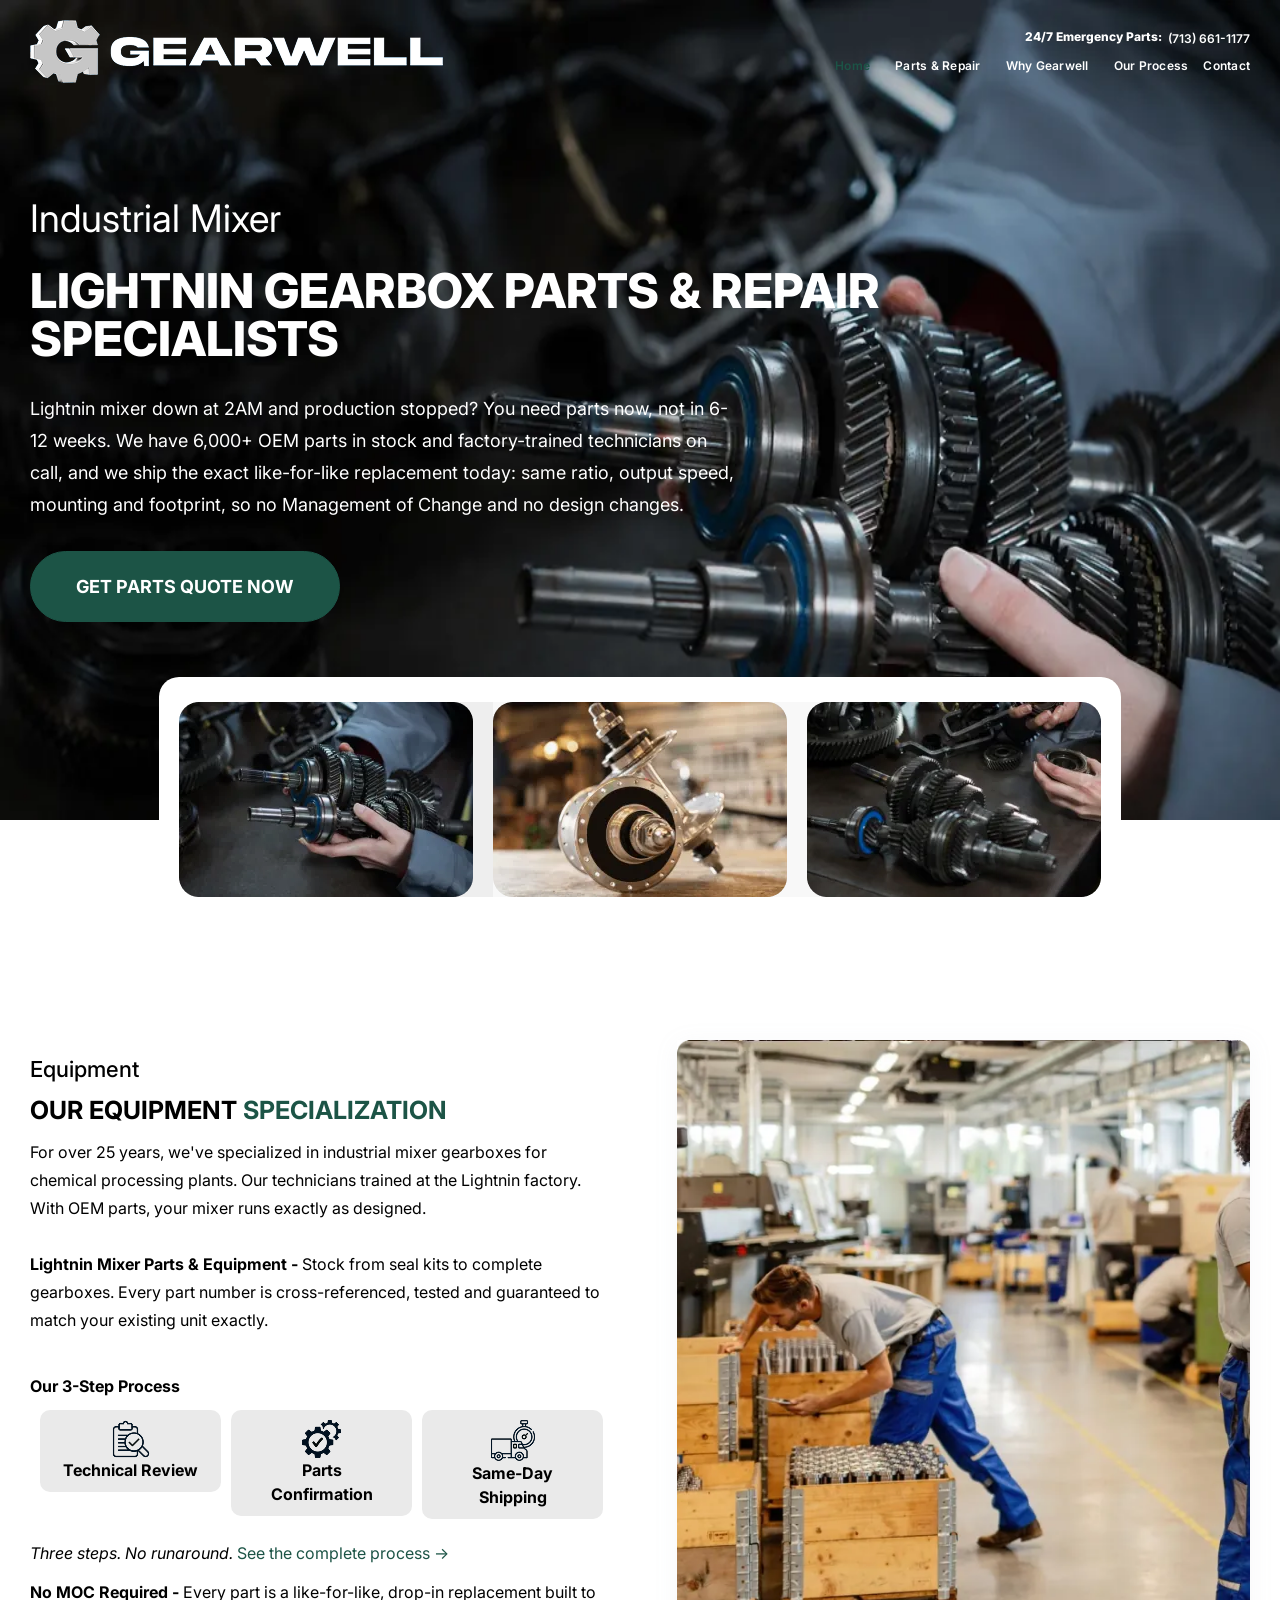
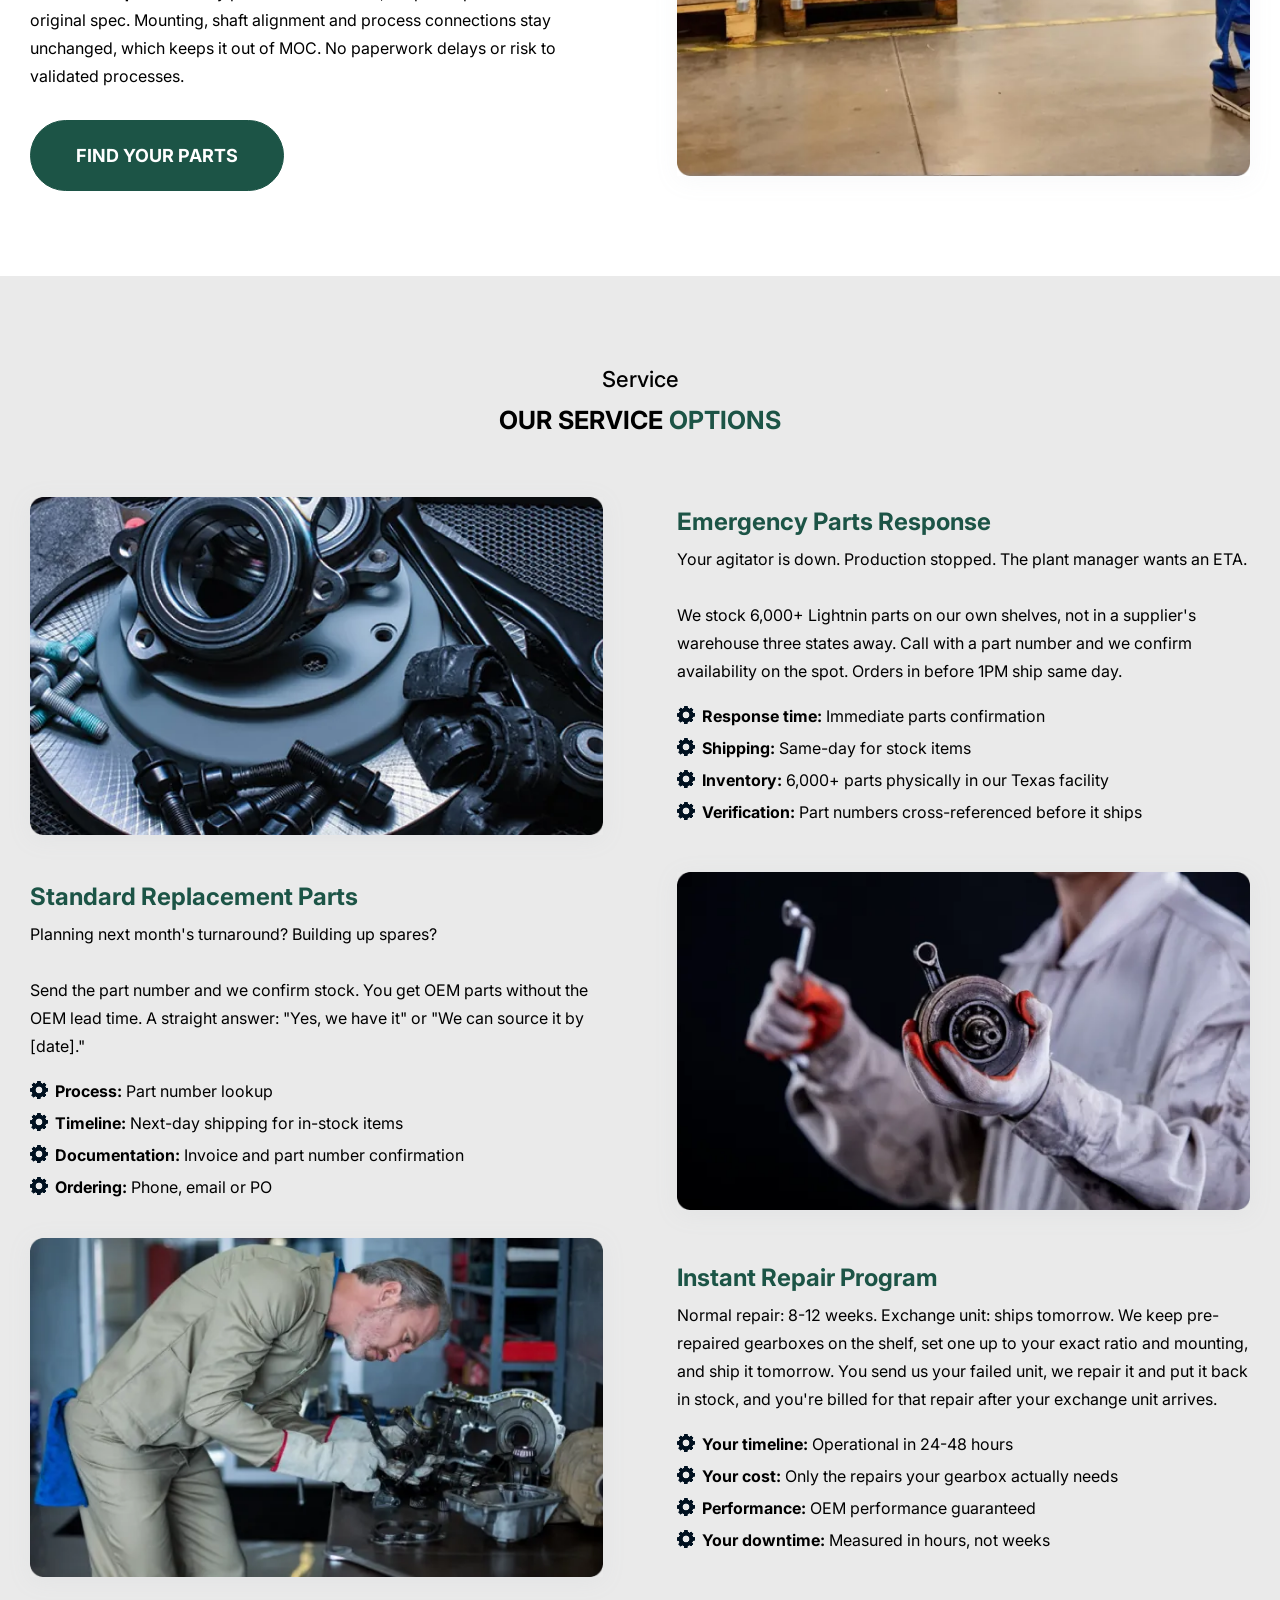
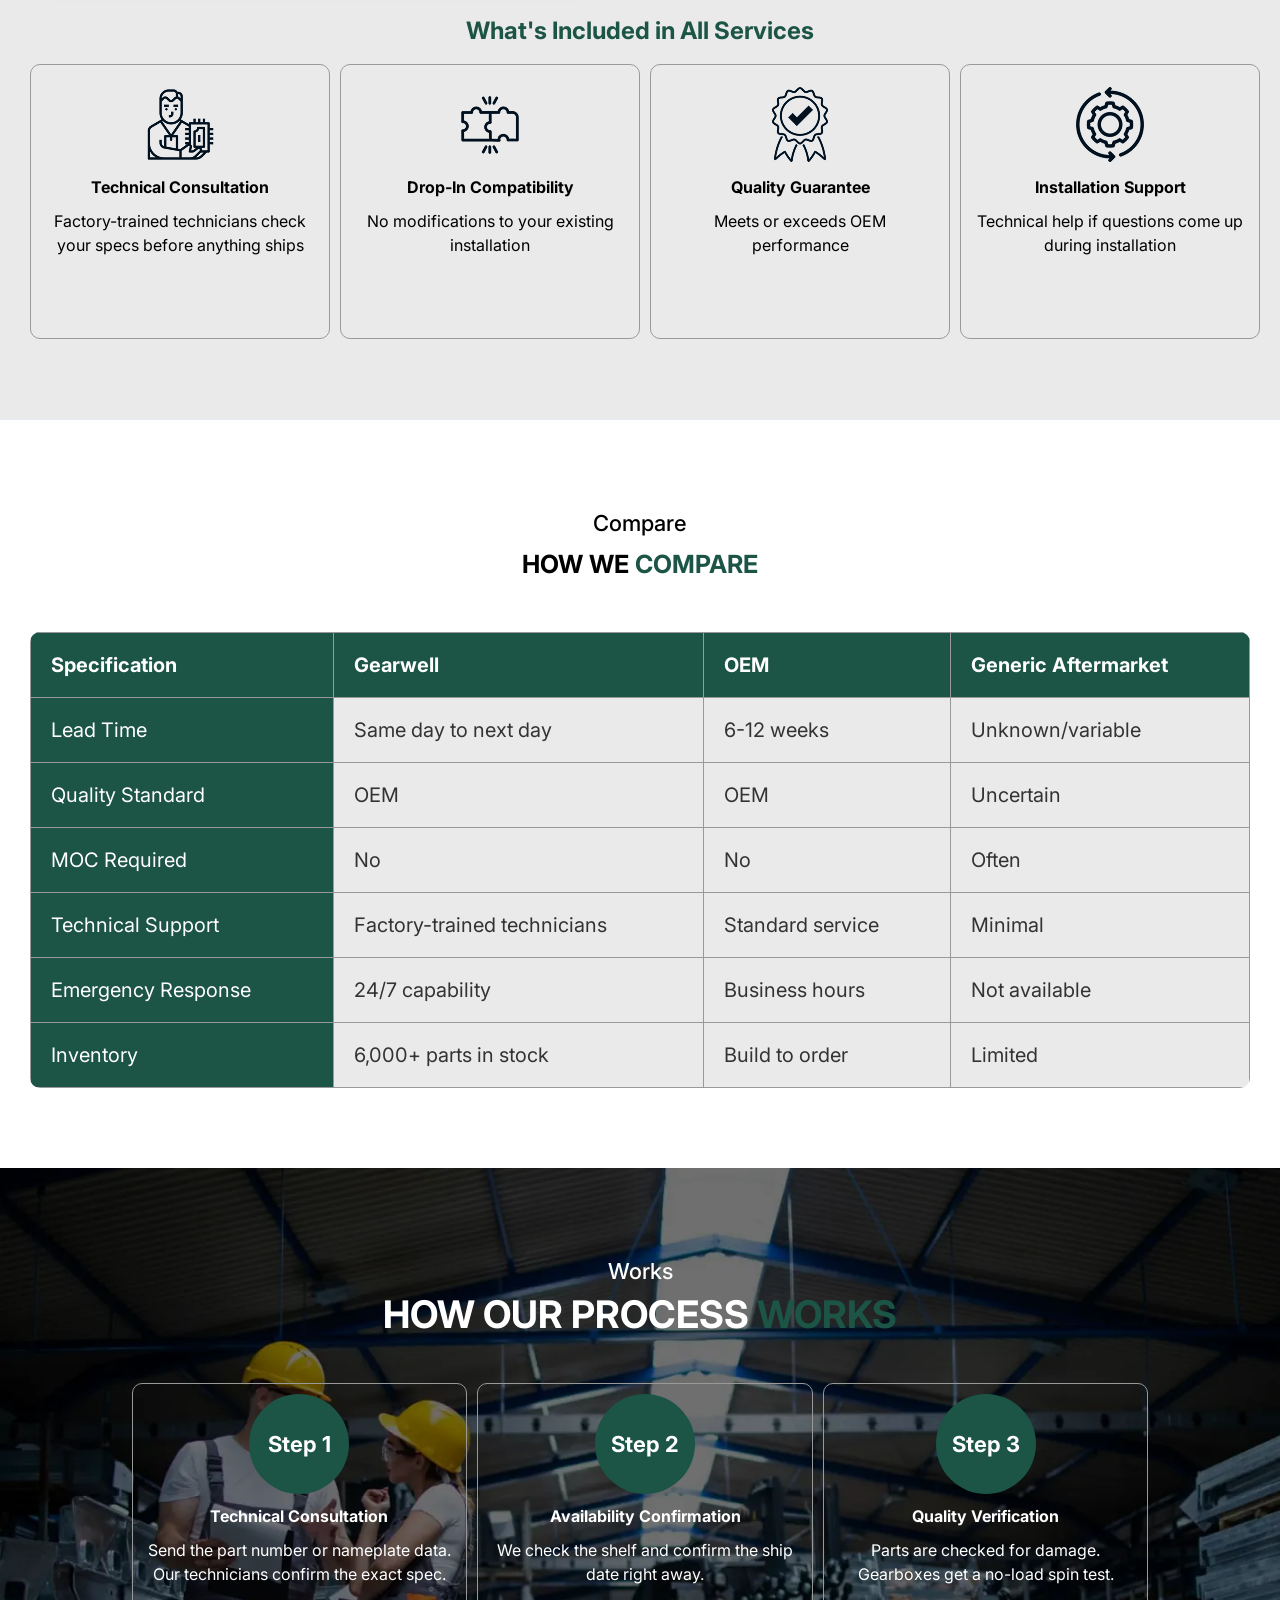
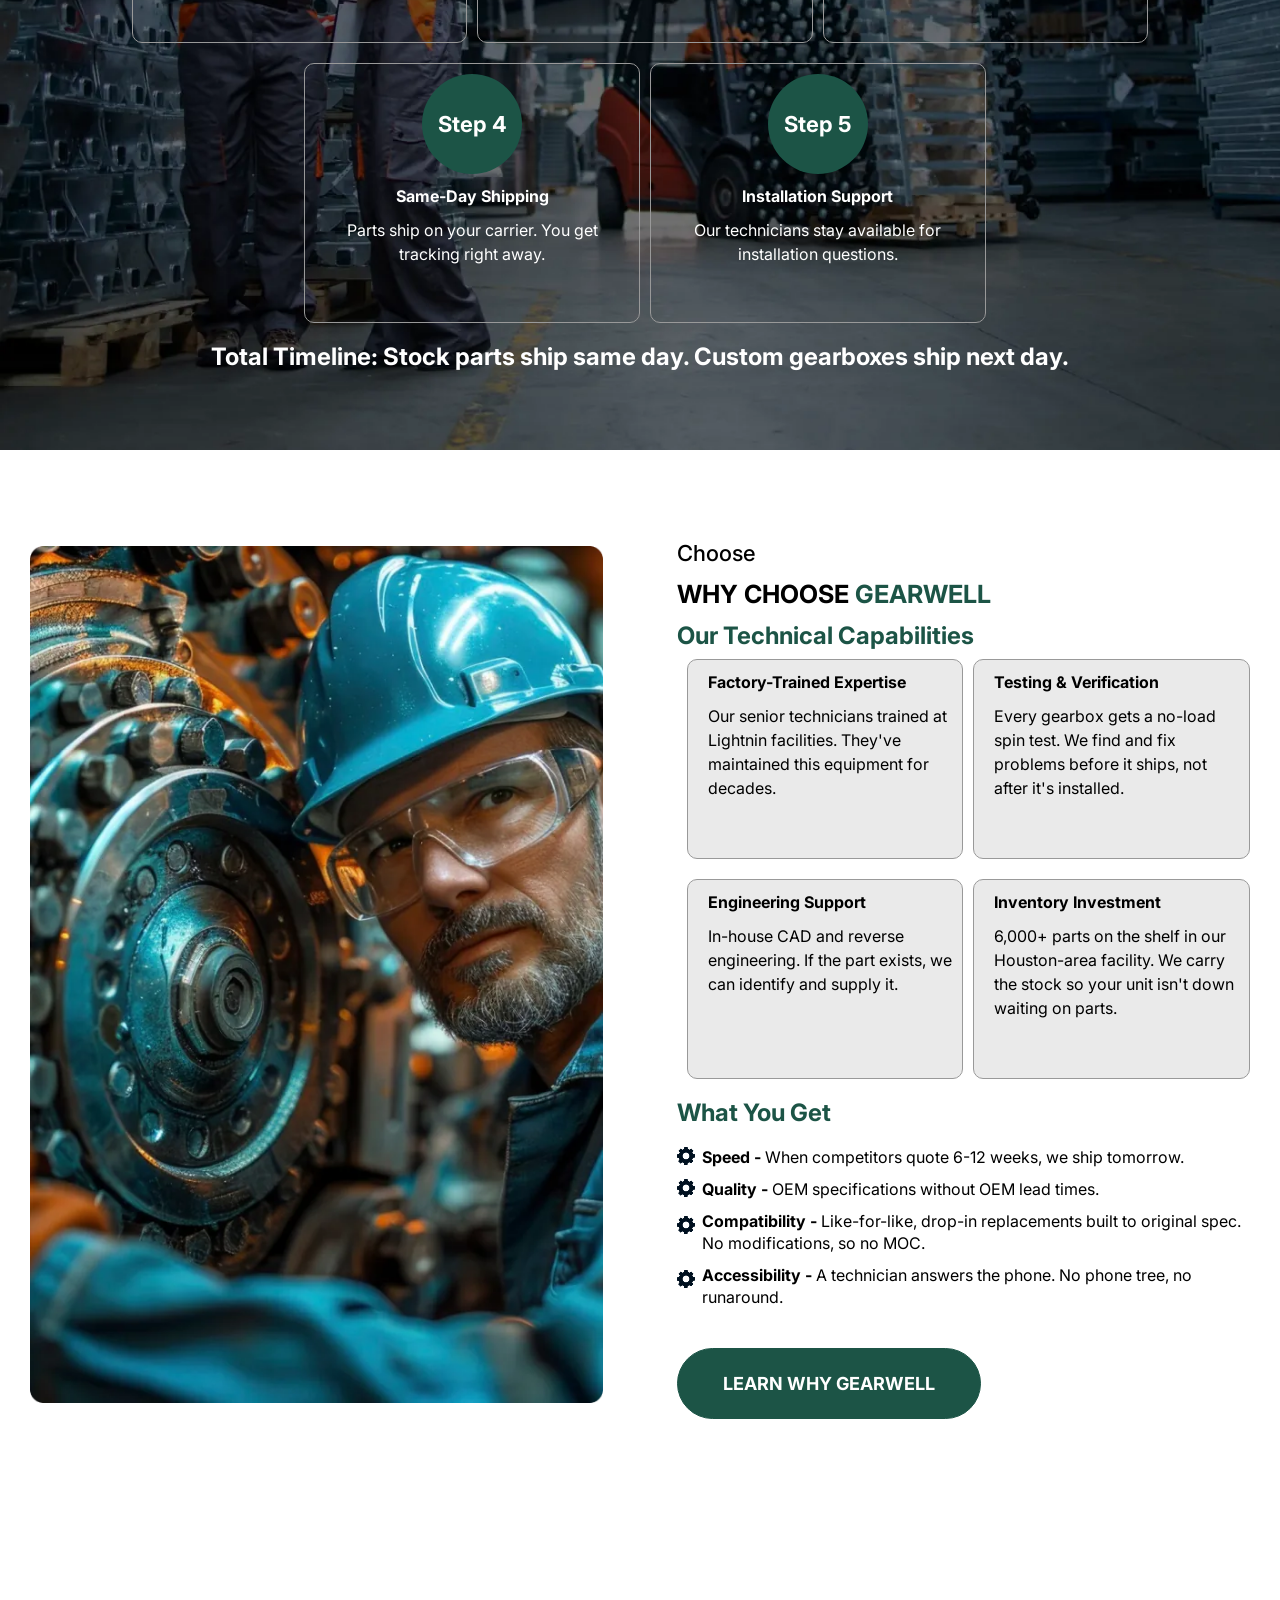
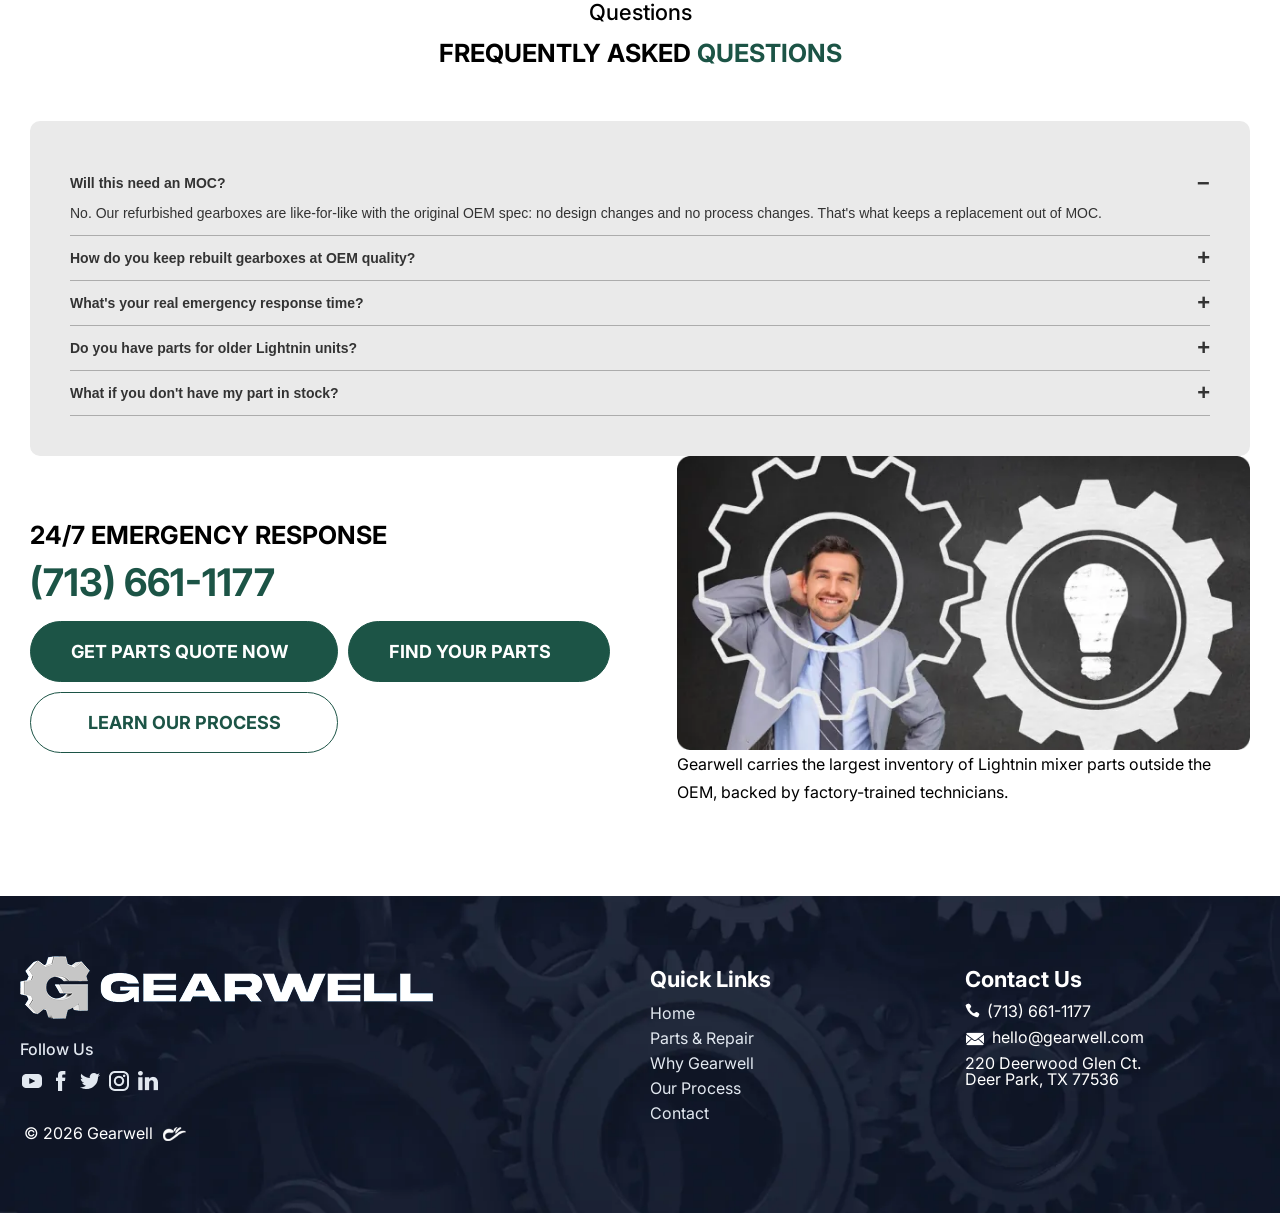
==== commit c1cb9a96: "Add contact page with Netlify parts-quote form - /contact/ with emergency call-out, what-to-have-rea" ====
--- a/index.html
+++ b/index.html
@@ -303,7 +303,7 @@
         margin-bottom: 40px;
     }
 }
-</style><link rel="canonical" href="https://www.gearwell.com/"/><meta content="https://www.gearwell.com/" property="og:url"/><meta content="website" property="og:type"/><meta content="Gearwell" property="og:site_name"/><meta content="https://www.gearwell.com/images/og-gearwell.jpg" property="og:image"/><meta content="summary_large_image" name="twitter:card"/><meta content="https://www.gearwell.com/images/og-gearwell.jpg" name="twitter:image"/><script type="application/ld+json">{"@context": "https://schema.org", "@graph": [{"@type": "Organization", "@id": "https://www.gearwell.com/#org", "name": "Gearwell", "url": "https://www.gearwell.com/", "logo": "https://www.gearwell.com/images/6971af7d9f6d87b6bb3548bd_logo-1.png", "email": "hello@gearwell.com", "telephone": "+1-713-661-1177", "description": "Lightnin mixer gearbox parts and repair for chemical processing plants. 6,000+ parts in stock, factory-trained technicians, same-day shipping on stock parts.", "areaServed": "US", "contactPoint": {"@type": "ContactPoint", "telephone": "+1-713-661-1177", "contactType": "emergency parts", "hoursAvailable": "Mo-Su 00:00-23:59", "areaServed": "US"}}, {"@type": "WebSite", "@id": "https://www.gearwell.com/#website", "url": "https://www.gearwell.com/", "name": "Gearwell", "publisher": {"@id": "https://www.gearwell.com/#org"}}, {"@type": "WebPage", "@id": "https://www.gearwell.com/", "url": "https://www.gearwell.com/", "name": "Industrial Mixer Gearbox Parts & Repair | Lightnin | Gearwell", "description": "OEM Lightnin mixer gearbox parts with same-day shipping. Factory-trained technicians, 6,000+ parts in stock. No MOC or design change required.", "isPartOf": {"@id": "https://www.gearwell.com/#website"}, "about": {"@id": "https://www.gearwell.com/#org"}}, {"@type": "FAQPage", "mainEntity": [{"@type": "Question", "name": "Will this need an MOC?", "acceptedAnswer": {"@type": "Answer", "text": "No. Our refurbished gearboxes are like-for-like with the original OEM spec: no design changes and no process changes. That's what keeps a replacement out of MOC."}}, {"@type": "Question", "name": "How do you keep rebuilt gearboxes at OEM quality?", "acceptedAnswer": {"@type": "Answer", "text": "Technicians trained at OEM facilities rebuild every refurbished gearbox. Our testing meets or exceeds OEM standards, including no-load spin testing and hydraulic seal testing."}}, {"@type": "Question", "name": "What's your real emergency response time?", "acceptedAnswer": {"@type": "Answer", "text": "Call us with a part number and we confirm availability on the call. Orders in before 1 PM ship the same day."}}, {"@type": "Question", "name": "Do you have parts for older Lightnin units?", "acceptedAnswer": {"@type": "Answer", "text": "Often, yes. We keep limited stock for models going back 30+ years. If Lightnin made it, we may well have the parts."}}, {"@type": "Question", "name": "What if you don't have my part in stock?", "acceptedAnswer": {"@type": "Answer", "text": "We'll tell you right away and give you a real timeline. No false promises. Our supplier network often finds hard-to-find parts in days, not weeks."}}]}]}</script></head><body><div class="section-header"><div data-animation="default" data-collapse="medium" data-duration="400" data-easing="ease" data-easing2="ease" role="banner" class="container-navbar w-nav"><div class="container-regular"><div class="navbar-wrapper"><a href="#" class="navbar-brand w-nav-brand"><img src="/images/6971af7d9f6d87b6bb3548bd_logo-1.png" loading="lazy" alt="Gearwell" class="image-13"/></a><div class="div-block-22"><div class="div-block-2"><p class="paragraph-2">24/7 Emergency Parts:  </p><p class="paragraph-3"><a href="tel:(713)661-1177" class="link-2">(713) 661-1177</a></p></div><div class="menu-button w-nav-button"><div class="icon w-icon-nav-menu"></div></div><nav role="navigation" class="nav-menu-wrapper w-nav-menu"><ul role="list" class="nav-menu w-list-unstyled"><li><a href="/" aria-current="page" class="nav-link w--current">Home</a></li><li><a href="/parts-repair/" class="nav-link">Parts &amp; Repair</a></li><li><a href="/why-gearwell/" class="nav-link">Why Gearwell</a></li><li><a href="/our-process/" class="nav-link">Our Process</a></li><li><a href="#" class="nav-link1">Contact</a></li></ul></nav></div></div></div></div></div><section class="section-hero"><div class="container-large w-container"><div data-delay="4000" data-animation="slide" class="slider no-perspective w-slider" data-autoplay="false" data-easing="ease" data-hide-arrows="false" data-disable-swipe="false" data-autoplay-limit="0" data-nav-spacing="10" data-duration="500" data-infinite="true"><div class="w-slider-mask"><div class="slide1 w-slide"><div class="div-large"><div class="w-layout-blockcontainer container-full w-container"><div data-w-id="26251af3-0df3-c0d8-6034-4fe377bdaef2" style="opacity:0" class="div-medium"><h2 class="heading-style-h2">Industrial Mixer</h2><h1 class="heading-style-h1">Lightnin Gearbox Parts &amp; Repair Specialists</h1><p class="text-size-regular">Lightnin mixer down at 2AM and production stopped? You need parts now, not in 6-12 weeks. We have 6,000+ OEM parts in stock and factory-trained technicians on call, and we ship the exact like-for-like replacement today: same ratio, output speed, mounting and footprint, so no Management of Change and no design changes.</p><a href="#" class="button-link w-button">Get Parts Quote Now</a></div></div><img fetchpriority="high" sizes="(max-width: 767px) 100vw, (max-width: 991px) 728px, 940px" srcset="/images/69707e650cdfa5fba545a5fe_Group-249-1--p-500.webp 500w, /images/69707e650cdfa5fba545a5fe_Group-249-1--p-800.webp 800w, /images/69707e650cdfa5fba545a5fe_Group-249-1--p-1080.webp 1080w, /images/69707e650cdfa5fba545a5fe_Group-249-1-.webp 1440w" alt="Technician holding mixer gearbox shafts and gears" src="/images/69707e650cdfa5fba545a5fe_Group-249-1-.webp" class="hero-image"/></div></div><div class="slide2 w-slide"><div class="div-large"><div class="w-layout-blockcontainer container-full w-container"><div class="div-medium"><h3 class="heading-style-h2">Industrial Mixer</h3><h2 class="heading-style-h1">Lightnin Gearbox Parts &amp; Repair Specialists</h2><p class="text-size-regular">Lightnin mixer down at 2AM and production stopped? You need parts now, not in 6-12 weeks. We have 6,000+ OEM parts in stock and factory-trained technicians on call, and we ship the exact like-for-like replacement today: same ratio, output speed, mounting and footprint, so no Management of Change and no design changes.</p><a href="#" class="button-link w-button">Get Parts Quote Now</a></div></div><img sizes="(max-width: 767px) 100vw, (max-width: 991px) 728px, 940px" srcset="/images/69819850e1d7df2d895cb594_banner2-p-500.webp 500w, /images/69819850e1d7df2d895cb594_banner2-p-800.webp 800w, /images/69819850e1d7df2d895cb594_banner2-p-1080.webp 1080w, /images/69819850e1d7df2d895cb594_banner2.webp 1440w" alt="Rebuilt gear drive component on a workshop bench" src="/images/69819850e1d7df2d895cb594_banner2.webp" class="hero-image"/></div></div><div class="slide3 w-slide"><div class="div-large"><div class="w-layout-blockcontainer container-full w-container"><div class="div-medium"><h3 class="heading-style-h2">Industrial Mixer</h3><h2 class="heading-style-h1">Lightnin Gearbox Parts &amp; Repair Specialists</h2><p class="text-size-regular">Lightnin mixer down at 2AM and production stopped? You need parts now, not in 6-12 weeks. We have 6,000+ OEM parts in stock and factory-trained technicians on call, and we ship the exact like-for-like replacement today: same ratio, output speed, mounting and footprint, so no Management of Change and no design changes.</p><a href="#" class="button-link w-button">Get Parts Quote Now</a></div></div><img sizes="(max-width: 767px) 100vw, (max-width: 991px) 728px, 940px" srcset="/images/698198b01388dba34e374889_banner3-p-500.webp 500w, /images/698198b01388dba34e374889_banner3-p-800.webp 800w, /images/698198b01388dba34e374889_banner3-p-1080.webp 1080w, /images/698198b01388dba34e374889_banner3.webp 1440w" alt="Gearbox shafts and gears laid out on a workbench for inspection" src="/images/698198b01388dba34e374889_banner3.webp" class="hero-image"/></div></div></div><div class="slider-arrow left w-slider-arrow-left"><div class="w-icon-slider-left"></div></div><div class="slider-arrow right w-slider-arrow-right"><div class="w-icon-slider-right"></div></div><div class="slider-navigation default-no-perspective w-slider-nav w-slider-nav-invert"></div><div class="slider-navigation no-perspective"><div class="slider-thumb-wrap"><img alt="" src="/images/69708ab44c63d3d6aa19ec88_Mask-group---2026-01-21T134235.424.webp" class="slider-thumb-image"/></div><div class="slider-thumb-wrap"><img alt="" src="/images/6970b07ca661a1521f6fe286_Mask-group---2026-01-21T162408.914.webp" class="slider-thumb-image"/></div><div class="slider-thumb-wrap"><img alt="" src="/images/6970b095c85d83af72600b22_Mask-group---2026-01-21T162414.463.webp" class="slider-thumb-image"/></div></div></div></div></section><section data-w-id="8dd1cad7-15ee-4507-ba94-ebaf1b59414c" style="opacity:0" class="section-equipment"><div class="container-full"><div class="div-flex"><div class="div-split"><h4 class="heading-style-h4">Equipment</h4><h2 class="heading-style-h2 heading-weight-bold heading-transform-capitalization heading-font heading-color-black">Our Equipment <strong class="text-color-green">Specialization</strong></h2><p class="text-size-small max-width-large text-color-primary">For over 25 years, we&#x27;ve specialized in industrial mixer gearboxes for chemical processing plants. Our technicians trained at the Lightnin factory. With OEM parts, your mixer runs exactly as designed.<br/><br/><strong>Lightnin Mixer Parts &amp; Equipment -</strong> Stock from seal kits to complete gearboxes. Every part number is cross-referenced, tested and guaranteed to match your existing unit exactly.<br/>‍</p><p class="text-size-small max-width-large text-color-primary"><strong>Our 3-Step Process </strong></p><div class="columns w-row"><div class="column-3 w-col w-col-4 w-col-stack"><div class="card-grey"><img src="/images/698186f631f90144cadd093d_1-1.png" loading="lazy" alt="" class="card-image"/><div class="card-title">Technical review</div></div></div><div class="column-3 w-col w-col-4 w-col-stack"><div class="card-grey"><img src="/images/698187a1a73f52a8b2423122_2-5.png" loading="lazy" alt="" class="card-image"/><div class="card-title">parts confirmation</div></div></div><div class="column-3 w-col w-col-4 w-col-stack"><div class="card-grey"><img src="/images/698187a1fb499b29168020c7_3-1.png" loading="lazy" alt="" class="card-image"/><div class="card-title">same-day shipping</div></div></div></div><p class="text-size-small max-width-large text-color-primary text-style-italic">Three steps. No runaround. <em class="text-size-regular max-width-large text-color-secondary">See the complete process →</em></p><p class="text-size-small max-width-large text-color-primary"><strong>No MOC Required -</strong> Every part is a like-for-like, drop-in replacement built to original spec. Mounting, shaft alignment and process connections stay unchanged, which keeps it out of MOC. No paperwork delays or risk to validated processes.</p><a href="#" class="button-link w-button">Find Your Parts</a></div><div class="div-split"><img src="/images/698184e942e7aa591a931efe_Mask-group---2026-02-03T104547.935.webp" loading="lazy" alt="Warehouse worker handling crates of stocked parts" class="image-expertise"/></div></div></div></section><section class="section-service"><div data-w-id="11efbeb7-d64e-81df-ed63-fa0ea670ca26" style="opacity:0" class="container-full"><h4 class="heading-style-h4 text-align-center">Service</h4><h2 class="heading-style-h2 heading-weight-bold heading-transform-capitalization heading-font heading-color-black text-align-center">Our Service <strong class="text-color-green">OPTIONS</strong></h2><div class="spacer-small"></div><div class="div-flex spacer-small"><div class="div-split"><img src="/images/698199cd78e11b44b7dbbfaf_Mask-group---2026-02-03T121605.567.webp" loading="lazy" sizes="100vw" srcset="/images/698199cd78e11b44b7dbbfaf_Mask-group---2026-02-03T121605.567-p-500.webp 500w, /images/698199cd78e11b44b7dbbfaf_Mask-group---2026-02-03T121605.567.webp 630w" alt="Gearbox bearings, seals and mounting hardware" class="image-service"/></div><div class="div-split"><h3 class="heading-style-h3">Emergency Parts Response</h3><p class="text-size-small max-width-large text-color-primary">Your agitator is down. Production stopped. The plant manager wants an ETA.<br/>‍<br/>We stock 6,000+ Lightnin parts on our own shelves, not in a supplier&#x27;s warehouse three states away. Call with a part number and we confirm availability on the spot. Orders in before 1PM ship same day.</p><div class="list w-richtext"><ul role="list" class="list-icon"><li class="list-item"><strong>Response time:</strong> Immediate parts confirmation</li><li class="list-item"><strong>Shipping:</strong> Same-day for stock items</li><li class="list-item"><strong>Inventory:</strong> 6,000+ parts physically in our Texas facility</li><li class="list-item"><strong>Verification:</strong> Part numbers cross-referenced before it ships</li></ul></div></div></div><div class="div-flex spacer-small"><div class="div-split mobile"><img src="/images/69819bea2186510fcbe56854_Mask-group---2026-02-03T122524.235.webp" loading="lazy" sizes="100vw" srcset="/images/69819bea2186510fcbe56854_Mask-group---2026-02-03T122524.235-p-500.webp 500w, /images/69819bea2186510fcbe56854_Mask-group---2026-02-03T122524.235.webp 630w" alt="Technician in work gloves holding a gear component and wrench" class="image-service"/></div><div class="div-split"><h3 class="heading-style-h3">Standard Replacement Parts</h3><p class="text-size-small max-width-large text-color-primary">Planning next month&#x27;s turnaround? Building up spares?<br/>‍<br/>Send the part number and we confirm stock. You get OEM parts without the OEM lead time. A straight answer: &quot;Yes, we have it&quot; or &quot;We can source it by [date].&quot;</p><div class="list w-richtext"><ul role="list" class="list-icon"><li class="list-item"><strong>Process:</strong> Part number lookup</li><li class="list-item"><strong>Timeline:</strong> Next-day shipping for in-stock items</li><li class="list-item"><strong>Documentation:</strong> Invoice and part number confirmation</li><li class="list-item"><strong>Ordering:</strong> Phone, email or PO</li></ul></div></div><div class="div-split desktop"><img src="/images/69819bea2186510fcbe56854_Mask-group---2026-02-03T122524.235.webp" loading="lazy" sizes="100vw" srcset="/images/69819bea2186510fcbe56854_Mask-group---2026-02-03T122524.235-p-500.webp 500w, /images/69819bea2186510fcbe56854_Mask-group---2026-02-03T122524.235.webp 630w" alt="Technician in work gloves holding a gear component and wrench" class="image-service"/></div></div><div class="div-flex spacer-small"><div class="div-split"><img src="/images/6981a3c2e1d7df2d895e66c4_Mask-group---2026-02-03T125804.372.webp" loading="lazy" sizes="100vw" srcset="/images/6981a3c2e1d7df2d895e66c4_Mask-group---2026-02-03T125804.372-p-500.webp 500w, /images/6981a3c2e1d7df2d895e66c4_Mask-group---2026-02-03T125804.372.webp 630w" alt="Technician repairing a gearbox on a workbench" class="image-service"/></div><div class="div-split"><h3 class="heading-style-h3">Instant Repair Program</h3><p class="text-size-small max-width-large text-color-primary">Normal repair: 8-12 weeks. Exchange unit: ships tomorrow. We keep pre-repaired gearboxes on the shelf, set one up to your exact ratio and mounting, and ship it tomorrow. You send us your failed unit, we repair it and put it back in stock, and you&#x27;re billed for that repair after your exchange unit arrives.</p><div class="list w-richtext"><ul role="list" class="list-icon"><li><strong>Your timeline:</strong> Operational in 24-48 hours</li><li><strong>Your cost:</strong> Only the repairs your gearbox actually needs</li><li><strong>Performance: </strong>OEM performance guaranteed</li><li><strong>Your downtime: </strong>Measured in hours, not weeks</li></ul></div></div></div></div><div data-w-id="fc1f129a-6593-371a-d8ab-3a5659e16203" style="opacity:0" class="w-layout-blockcontainer container-full w-container"><h3 class="heading-style-h3 text-align-center heading-margin-bottom">What&#x27;s Included in All Services</h3><div class="columns-6 w-row"><div class="column-3 w-col w-col-3 w-col-medium-6"><div class="card"><div class="card-icon"><img src="/images/6981b1792b127cae59adba42_2145635-1.png" loading="lazy" alt="" class="card-image"/></div><h4 class="card-title">Technical Consultation</h4><div class="card-content">Factory-trained technicians check your specs before anything ships</div></div></div><div class="column-3 w-col w-col-3 w-col-medium-6"><div class="card"><div class="card-icon"><img src="/images/6981c0358b15f3fa32b92593_6-2.png" loading="lazy" alt="" class="card-image"/></div><h4 class="card-title">Drop-in Compatibility</h4><div class="card-content">No modifications to your existing installation</div></div></div><div class="column-3 w-col w-col-3 w-col-medium-6"><div class="card"><div class="card-icon"><img src="/images/6981c138adbaa48a3debc094_5-1.png" loading="lazy" alt="" class="card-image"/></div><h4 class="card-title">Quality Guarantee</h4><div class="card-content">Meets or exceeds OEM<br/>performance</div></div></div><div class="column-3 w-col w-col-3 w-col-medium-6"><div class="card"><div class="card-icon"><img src="/images/6981c0e5eb6402558d05d750_6-1.png" loading="lazy" alt="" class="card-image"/></div><h4 class="card-title">Installation Support</h4><div class="card-content">Technical help if questions come up during installation</div></div></div></div></div></section><section class="section-compare"><div class="w-layout-blockcontainer container-full w-container"><h4 class="heading-style-h4 text-align-center">Compare</h4><h2 class="heading-style-h2 heading-weight-bold heading-transform-capitalization heading-font heading-color-black text-align-center">How We <strong class="text-color-green">Compare</strong></h2><div class="spacer-small"></div><div class="code-table w-embed"><table>
+</style><link rel="canonical" href="https://www.gearwell.com/"/><meta content="https://www.gearwell.com/" property="og:url"/><meta content="website" property="og:type"/><meta content="Gearwell" property="og:site_name"/><meta content="https://www.gearwell.com/images/og-gearwell.jpg" property="og:image"/><meta content="summary_large_image" name="twitter:card"/><meta content="https://www.gearwell.com/images/og-gearwell.jpg" name="twitter:image"/><script type="application/ld+json">{"@context": "https://schema.org", "@graph": [{"@type": "LocalBusiness", "@id": "https://www.gearwell.com/#org", "name": "Gearwell", "url": "https://www.gearwell.com/", "logo": "https://www.gearwell.com/images/6971af7d9f6d87b6bb3548bd_logo-1.png", "image": "https://www.gearwell.com/images/og-gearwell.jpg", "email": "hello@gearwell.com", "telephone": "+1-713-661-1177", "address": {"@type": "PostalAddress", "streetAddress": "220 Deerwood Glen Ct.", "addressLocality": "Deer Park", "addressRegion": "TX", "postalCode": "77536", "addressCountry": "US"}, "description": "Lightnin mixer gearbox parts and repair for chemical processing plants. 6,000+ parts in stock, factory-trained technicians, same-day shipping on stock parts.", "areaServed": "US", "contactPoint": {"@type": "ContactPoint", "telephone": "+1-713-661-1177", "contactType": "emergency parts", "hoursAvailable": "Mo-Su 00:00-23:59", "areaServed": "US"}}, {"@type": "WebSite", "@id": "https://www.gearwell.com/#website", "url": "https://www.gearwell.com/", "name": "Gearwell", "publisher": {"@id": "https://www.gearwell.com/#org"}}, {"@type": "WebPage", "@id": "https://www.gearwell.com/", "url": "https://www.gearwell.com/", "name": "Industrial Mixer Gearbox Parts & Repair | Lightnin | Gearwell", "description": "OEM Lightnin mixer gearbox parts with same-day shipping. Factory-trained technicians, 6,000+ parts in stock. No MOC or design change required.", "isPartOf": {"@id": "https://www.gearwell.com/#website"}, "about": {"@id": "https://www.gearwell.com/#org"}}, {"@type": "FAQPage", "mainEntity": [{"@type": "Question", "name": "Will this need an MOC?", "acceptedAnswer": {"@type": "Answer", "text": "No. Our refurbished gearboxes are like-for-like with the original OEM spec: no design changes and no process changes. That's what keeps a replacement out of MOC."}}, {"@type": "Question", "name": "How do you keep rebuilt gearboxes at OEM quality?", "acceptedAnswer": {"@type": "Answer", "text": "Technicians trained at OEM facilities rebuild every refurbished gearbox. Our testing meets or exceeds OEM standards, including no-load spin testing and hydraulic seal testing."}}, {"@type": "Question", "name": "What's your real emergency response time?", "acceptedAnswer": {"@type": "Answer", "text": "Call us with a part number and we confirm availability on the call. Orders in before 1 PM ship the same day."}}, {"@type": "Question", "name": "Do you have parts for older Lightnin units?", "acceptedAnswer": {"@type": "Answer", "text": "Often, yes. We keep limited stock for models going back 30+ years. If Lightnin made it, we may well have the parts."}}, {"@type": "Question", "name": "What if you don't have my part in stock?", "acceptedAnswer": {"@type": "Answer", "text": "We'll tell you right away and give you a real timeline. No false promises. Our supplier network often finds hard-to-find parts in days, not weeks."}}]}]}</script></head><body><div class="section-header"><div data-animation="default" data-collapse="medium" data-duration="400" data-easing="ease" data-easing2="ease" role="banner" class="container-navbar w-nav"><div class="container-regular"><div class="navbar-wrapper"><a href="/" class="navbar-brand w-nav-brand"><img src="/images/6971af7d9f6d87b6bb3548bd_logo-1.png" loading="lazy" alt="Gearwell" class="image-13"/></a><div class="div-block-22"><div class="div-block-2"><p class="paragraph-2">24/7 Emergency Parts:  </p><p class="paragraph-3"><a href="tel:(713)661-1177" class="link-2">(713) 661-1177</a></p></div><div class="menu-button w-nav-button"><div class="icon w-icon-nav-menu"></div></div><nav role="navigation" class="nav-menu-wrapper w-nav-menu"><ul role="list" class="nav-menu w-list-unstyled"><li><a href="/" aria-current="page" class="nav-link w--current">Home</a></li><li><a href="/parts-repair/" class="nav-link">Parts &amp; Repair</a></li><li><a href="/why-gearwell/" class="nav-link">Why Gearwell</a></li><li><a href="/our-process/" class="nav-link">Our Process</a></li><li><a href="/contact/" class="nav-link1">Contact</a></li></ul></nav></div></div></div></div></div><section class="section-hero"><div class="container-large w-container"><div data-delay="4000" data-animation="slide" class="slider no-perspective w-slider" data-autoplay="false" data-easing="ease" data-hide-arrows="false" data-disable-swipe="false" data-autoplay-limit="0" data-nav-spacing="10" data-duration="500" data-infinite="true"><div class="w-slider-mask"><div class="slide1 w-slide"><div class="div-large"><div class="w-layout-blockcontainer container-full w-container"><div data-w-id="26251af3-0df3-c0d8-6034-4fe377bdaef2" style="opacity:0" class="div-medium"><h2 class="heading-style-h2">Industrial Mixer</h2><h1 class="heading-style-h1">Lightnin Gearbox Parts &amp; Repair Specialists</h1><p class="text-size-regular">Lightnin mixer down at 2AM and production stopped? You need parts now, not in 6-12 weeks. We have 6,000+ OEM parts in stock and factory-trained technicians on call, and we ship the exact like-for-like replacement today: same ratio, output speed, mounting and footprint, so no Management of Change and no design changes.</p><a href="/contact/" class="button-link w-button">Get Parts Quote Now</a></div></div><img fetchpriority="high" sizes="(max-width: 767px) 100vw, (max-width: 991px) 728px, 940px" srcset="/images/69707e650cdfa5fba545a5fe_Group-249-1--p-500.webp 500w, /images/69707e650cdfa5fba545a5fe_Group-249-1--p-800.webp 800w, /images/69707e650cdfa5fba545a5fe_Group-249-1--p-1080.webp 1080w, /images/69707e650cdfa5fba545a5fe_Group-249-1-.webp 1440w" alt="Technician holding mixer gearbox shafts and gears" src="/images/69707e650cdfa5fba545a5fe_Group-249-1-.webp" class="hero-image"/></div></div><div class="slide2 w-slide"><div class="div-large"><div class="w-layout-blockcontainer container-full w-container"><div class="div-medium"><h3 class="heading-style-h2">Industrial Mixer</h3><h2 class="heading-style-h1">Lightnin Gearbox Parts &amp; Repair Specialists</h2><p class="text-size-regular">Lightnin mixer down at 2AM and production stopped? You need parts now, not in 6-12 weeks. We have 6,000+ OEM parts in stock and factory-trained technicians on call, and we ship the exact like-for-like replacement today: same ratio, output speed, mounting and footprint, so no Management of Change and no design changes.</p><a href="/contact/" class="button-link w-button">Get Parts Quote Now</a></div></div><img sizes="(max-width: 767px) 100vw, (max-width: 991px) 728px, 940px" srcset="/images/69819850e1d7df2d895cb594_banner2-p-500.webp 500w, /images/69819850e1d7df2d895cb594_banner2-p-800.webp 800w, /images/69819850e1d7df2d895cb594_banner2-p-1080.webp 1080w, /images/69819850e1d7df2d895cb594_banner2.webp 1440w" alt="Rebuilt gear drive component on a workshop bench" src="/images/69819850e1d7df2d895cb594_banner2.webp" class="hero-image"/></div></div><div class="slide3 w-slide"><div class="div-large"><div class="w-layout-blockcontainer container-full w-container"><div class="div-medium"><h3 class="heading-style-h2">Industrial Mixer</h3><h2 class="heading-style-h1">Lightnin Gearbox Parts &amp; Repair Specialists</h2><p class="text-size-regular">Lightnin mixer down at 2AM and production stopped? You need parts now, not in 6-12 weeks. We have 6,000+ OEM parts in stock and factory-trained technicians on call, and we ship the exact like-for-like replacement today: same ratio, output speed, mounting and footprint, so no Management of Change and no design changes.</p><a href="/contact/" class="button-link w-button">Get Parts Quote Now</a></div></div><img sizes="(max-width: 767px) 100vw, (max-width: 991px) 728px, 940px" srcset="/images/698198b01388dba34e374889_banner3-p-500.webp 500w, /images/698198b01388dba34e374889_banner3-p-800.webp 800w, /images/698198b01388dba34e374889_banner3-p-1080.webp 1080w, /images/698198b01388dba34e374889_banner3.webp 1440w" alt="Gearbox shafts and gears laid out on a workbench for inspection" src="/images/698198b01388dba34e374889_banner3.webp" class="hero-image"/></div></div></div><div class="slider-arrow left w-slider-arrow-left"><div class="w-icon-slider-left"></div></div><div class="slider-arrow right w-slider-arrow-right"><div class="w-icon-slider-right"></div></div><div class="slider-navigation default-no-perspective w-slider-nav w-slider-nav-invert"></div><div class="slider-navigation no-perspective"><div class="slider-thumb-wrap"><img alt="" src="/images/69708ab44c63d3d6aa19ec88_Mask-group---2026-01-21T134235.424.webp" class="slider-thumb-image"/></div><div class="slider-thumb-wrap"><img alt="" src="/images/6970b07ca661a1521f6fe286_Mask-group---2026-01-21T162408.914.webp" class="slider-thumb-image"/></div><div class="slider-thumb-wrap"><img alt="" src="/images/6970b095c85d83af72600b22_Mask-group---2026-01-21T162414.463.webp" class="slider-thumb-image"/></div></div></div></div></section><section data-w-id="8dd1cad7-15ee-4507-ba94-ebaf1b59414c" style="opacity:0" class="section-equipment"><div class="container-full"><div class="div-flex"><div class="div-split"><h4 class="heading-style-h4">Equipment</h4><h2 class="heading-style-h2 heading-weight-bold heading-transform-capitalization heading-font heading-color-black">Our Equipment <strong class="text-color-green">Specialization</strong></h2><p class="text-size-small max-width-large text-color-primary">For over 25 years, we&#x27;ve specialized in industrial mixer gearboxes for chemical processing plants. Our technicians trained at the Lightnin factory. With OEM parts, your mixer runs exactly as designed.<br/><br/><strong>Lightnin Mixer Parts &amp; Equipment -</strong> Stock from seal kits to complete gearboxes. Every part number is cross-referenced, tested and guaranteed to match your existing unit exactly.<br/>‍</p><p class="text-size-small max-width-large text-color-primary"><strong>Our 3-Step Process </strong></p><div class="columns w-row"><div class="column-3 w-col w-col-4 w-col-stack"><div class="card-grey"><img src="/images/698186f631f90144cadd093d_1-1.png" loading="lazy" alt="" class="card-image"/><div class="card-title">Technical review</div></div></div><div class="column-3 w-col w-col-4 w-col-stack"><div class="card-grey"><img src="/images/698187a1a73f52a8b2423122_2-5.png" loading="lazy" alt="" class="card-image"/><div class="card-title">parts confirmation</div></div></div><div class="column-3 w-col w-col-4 w-col-stack"><div class="card-grey"><img src="/images/698187a1fb499b29168020c7_3-1.png" loading="lazy" alt="" class="card-image"/><div class="card-title">same-day shipping</div></div></div></div><p class="text-size-small max-width-large text-color-primary text-style-italic">Three steps. No runaround. <em class="text-size-regular max-width-large text-color-secondary">See the complete process →</em></p><p class="text-size-small max-width-large text-color-primary"><strong>No MOC Required -</strong> Every part is a like-for-like, drop-in replacement built to original spec. Mounting, shaft alignment and process connections stay unchanged, which keeps it out of MOC. No paperwork delays or risk to validated processes.</p><a href="/contact/?request=planned" class="button-link w-button">Find Your Parts</a></div><div class="div-split"><img src="/images/698184e942e7aa591a931efe_Mask-group---2026-02-03T104547.935.webp" loading="lazy" alt="Warehouse worker handling crates of stocked parts" class="image-expertise"/></div></div></div></section><section class="section-service"><div data-w-id="11efbeb7-d64e-81df-ed63-fa0ea670ca26" style="opacity:0" class="container-full"><h4 class="heading-style-h4 text-align-center">Service</h4><h2 class="heading-style-h2 heading-weight-bold heading-transform-capitalization heading-font heading-color-black text-align-center">Our Service <strong class="text-color-green">OPTIONS</strong></h2><div class="spacer-small"></div><div class="div-flex spacer-small"><div class="div-split"><img src="/images/698199cd78e11b44b7dbbfaf_Mask-group---2026-02-03T121605.567.webp" loading="lazy" sizes="100vw" srcset="/images/698199cd78e11b44b7dbbfaf_Mask-group---2026-02-03T121605.567-p-500.webp 500w, /images/698199cd78e11b44b7dbbfaf_Mask-group---2026-02-03T121605.567.webp 630w" alt="Gearbox bearings, seals and mounting hardware" class="image-service"/></div><div class="div-split"><h3 class="heading-style-h3">Emergency Parts Response</h3><p class="text-size-small max-width-large text-color-primary">Your agitator is down. Production stopped. The plant manager wants an ETA.<br/>‍<br/>We stock 6,000+ Lightnin parts on our own shelves, not in a supplier&#x27;s warehouse three states away. Call with a part number and we confirm availability on the spot. Orders in before 1PM ship same day.</p><div class="list w-richtext"><ul role="list" class="list-icon"><li class="list-item"><strong>Response time:</strong> Immediate parts confirmation</li><li class="list-item"><strong>Shipping:</strong> Same-day for stock items</li><li class="list-item"><strong>Inventory:</strong> 6,000+ parts physically in our Texas facility</li><li class="list-item"><strong>Verification:</strong> Part numbers cross-referenced before it ships</li></ul></div></div></div><div class="div-flex spacer-small"><div class="div-split mobile"><img src="/images/69819bea2186510fcbe56854_Mask-group---2026-02-03T122524.235.webp" loading="lazy" sizes="100vw" srcset="/images/69819bea2186510fcbe56854_Mask-group---2026-02-03T122524.235-p-500.webp 500w, /images/69819bea2186510fcbe56854_Mask-group---2026-02-03T122524.235.webp 630w" alt="Technician in work gloves holding a gear component and wrench" class="image-service"/></div><div class="div-split"><h3 class="heading-style-h3">Standard Replacement Parts</h3><p class="text-size-small max-width-large text-color-primary">Planning next month&#x27;s turnaround? Building up spares?<br/>‍<br/>Send the part number and we confirm stock. You get OEM parts without the OEM lead time. A straight answer: &quot;Yes, we have it&quot; or &quot;We can source it by [date].&quot;</p><div class="list w-richtext"><ul role="list" class="list-icon"><li class="list-item"><strong>Process:</strong> Part number lookup</li><li class="list-item"><strong>Timeline:</strong> Next-day shipping for in-stock items</li><li class="list-item"><strong>Documentation:</strong> Invoice and part number confirmation</li><li class="list-item"><strong>Ordering:</strong> Phone, email or PO</li></ul></div></div><div class="div-split desktop"><img src="/images/69819bea2186510fcbe56854_Mask-group---2026-02-03T122524.235.webp" loading="lazy" sizes="100vw" srcset="/images/69819bea2186510fcbe56854_Mask-group---2026-02-03T122524.235-p-500.webp 500w, /images/69819bea2186510fcbe56854_Mask-group---2026-02-03T122524.235.webp 630w" alt="Technician in work gloves holding a gear component and wrench" class="image-service"/></div></div><div class="div-flex spacer-small"><div class="div-split"><img src="/images/6981a3c2e1d7df2d895e66c4_Mask-group---2026-02-03T125804.372.webp" loading="lazy" sizes="100vw" srcset="/images/6981a3c2e1d7df2d895e66c4_Mask-group---2026-02-03T125804.372-p-500.webp 500w, /images/6981a3c2e1d7df2d895e66c4_Mask-group---2026-02-03T125804.372.webp 630w" alt="Technician repairing a gearbox on a workbench" class="image-service"/></div><div class="div-split"><h3 class="heading-style-h3">Instant Repair Program</h3><p class="text-size-small max-width-large text-color-primary">Normal repair: 8-12 weeks. Exchange unit: ships tomorrow. We keep pre-repaired gearboxes on the shelf, set one up to your exact ratio and mounting, and ship it tomorrow. You send us your failed unit, we repair it and put it back in stock, and you&#x27;re billed for that repair after your exchange unit arrives.</p><div class="list w-richtext"><ul role="list" class="list-icon"><li><strong>Your timeline:</strong> Operational in 24-48 hours</li><li><strong>Your cost:</strong> Only the repairs your gearbox actually needs</li><li><strong>Performance: </strong>OEM performance guaranteed</li><li><strong>Your downtime: </strong>Measured in hours, not weeks</li></ul></div></div></div></div><div data-w-id="fc1f129a-6593-371a-d8ab-3a5659e16203" style="opacity:0" class="w-layout-blockcontainer container-full w-container"><h3 class="heading-style-h3 text-align-center heading-margin-bottom">What&#x27;s Included in All Services</h3><div class="columns-6 w-row"><div class="column-3 w-col w-col-3 w-col-medium-6"><div class="card"><div class="card-icon"><img src="/images/6981b1792b127cae59adba42_2145635-1.png" loading="lazy" alt="" class="card-image"/></div><h4 class="card-title">Technical Consultation</h4><div class="card-content">Factory-trained technicians check your specs before anything ships</div></div></div><div class="column-3 w-col w-col-3 w-col-medium-6"><div class="card"><div class="card-icon"><img src="/images/6981c0358b15f3fa32b92593_6-2.png" loading="lazy" alt="" class="card-image"/></div><h4 class="card-title">Drop-in Compatibility</h4><div class="card-content">No modifications to your existing installation</div></div></div><div class="column-3 w-col w-col-3 w-col-medium-6"><div class="card"><div class="card-icon"><img src="/images/6981c138adbaa48a3debc094_5-1.png" loading="lazy" alt="" class="card-image"/></div><h4 class="card-title">Quality Guarantee</h4><div class="card-content">Meets or exceeds OEM<br/>performance</div></div></div><div class="column-3 w-col w-col-3 w-col-medium-6"><div class="card"><div class="card-icon"><img src="/images/6981c0e5eb6402558d05d750_6-1.png" loading="lazy" alt="" class="card-image"/></div><h4 class="card-title">Installation Support</h4><div class="card-content">Technical help if questions come up during installation</div></div></div></div></div></section><section class="section-compare"><div class="w-layout-blockcontainer container-full w-container"><h4 class="heading-style-h4 text-align-center">Compare</h4><h2 class="heading-style-h2 heading-weight-bold heading-transform-capitalization heading-font heading-color-black text-align-center">How We <strong class="text-color-green">Compare</strong></h2><div class="spacer-small"></div><div class="code-table w-embed"><table>
   <tr>
     <th>Specification</th>
     <th>Gearwell</th>
@@ -346,7 +346,7 @@
     <td>Build to order</td>
 	<td>Limited</td>
   </tr>
-</table></div></div></section><section class="section-works"><div data-w-id="12776c4a-c928-d690-3f9d-8dc006155544" style="opacity:0" class="w-layout-blockcontainer container-full w-container"><h4 class="heading-style-h4 text-align-center text-color-white">Works</h4><h2 class="heading-style-h2 heading-weight-bold heading-transform-capitalization heading-font text-align-center">How Our Process <strong class="text-color-green">Works</strong></h2><div class="spacer-small"></div><div class="div-large"><div class="cards w-row"><div class="column-3 w-col w-col-4 w-col-stack w-col-small-small-stack"><div class="card height-260 padding-small"><div class="card-name"><div class="card-step">Step 1</div></div><h4 class="card-title text-color-white">Technical Consultation</h4><div class="card-content text-color-white">Send the part number or nameplate data. Our technicians confirm the exact spec.</div></div></div><div class="column-3 w-col w-col-4 w-col-stack w-col-small-small-stack"><div class="card height-260 padding-small"><div class="card-name"><div class="card-step">Step 2</div></div><h4 class="card-title text-color-white">Availability Confirmation</h4><div class="card-content text-color-white">We check the shelf and confirm the ship date right away.</div></div></div><div class="w-col w-col-4 w-col-stack w-col-small-small-stack"><div class="card height-260 padding-small"><div class="card-name"><div class="card-step">Step 3</div></div><h4 class="card-title text-color-white">Quality Verification</h4><div class="card-content text-color-white">Parts are checked for damage. Gearboxes get a no-load spin test.</div></div></div></div><div class="cards w-row"><div class="column-3 w-col w-col-4 w-col-stack"><div class="card height-260 padding-small"><div class="card-name"><div class="card-step">Step 4</div></div><h4 class="card-title text-color-white">Same-Day Shipping</h4><div class="card-content text-color-white">Parts ship on your carrier. You get tracking right away.</div></div></div><div class="column-3 w-col w-col-4 w-col-stack"><div class="card height-260 padding-small"><div class="card-name"><div class="card-step">Step 5</div></div><h4 class="card-title text-color-white">Installation Support</h4><div class="card-content text-color-white">Our technicians stay available for installation questions.</div></div></div><div class="column-5 w-col w-col-4 w-col-stack"></div></div></div></div><div data-w-id="9ad9eff7-6e56-498f-c0a7-d2090c3dbe1a" style="opacity:0" class="w-layout-blockcontainer container-large w-container"><div class="text-size-medium text-align-center">Total Timeline: Stock parts ship same day. Custom gearboxes ship next day.</div></div></section><section class="section-choose"><div class="container-full"><div data-w-id="b980b867-98fb-b3f4-fb9e-31bd1d813634" style="opacity:0" class="div-flex"><div class="div-split"><img src="/images/6982de1ad1c09729f9a1aca0_Mask-group---2026-02-04T111947.365.webp" loading="lazy" sizes="100vw" srcset="/images/6982de1ad1c09729f9a1aca0_Mask-group---2026-02-04T111947.365-p-500.webp 500w, /images/6982de1ad1c09729f9a1aca0_Mask-group---2026-02-04T111947.365.webp 630w" alt="Technician in a hard hat and safety glasses beside industrial gear equipment" class="image-choose"/></div><div class="div-split"><h4 class="heading-style-h4">Choose</h4><h2 class="heading-style-h2 heading-weight-bold heading-transform-capitalization heading-font heading-color-black">Why Choose <strong class="text-color-green">Gearwell</strong></h2><p class="heading-style-h3"><strong>Our Technical Capabilities</strong></p><div class="columns w-row"><div class="column-3 w-col w-col-6"><div class="card height-200 padding-medium background-grey"><div class="text-block-2-copy">Factory-Trained Expertise</div><div class="text-block-7">Our senior technicians trained at Lightnin facilities. They&#x27;ve maintained this equipment for decades.</div></div></div><div class="column-3 w-col w-col-6"><div class="card height-200 padding-medium background-grey"><div class="text-block-2-copy">Testing &amp; Verification</div><div class="text-block-7">Every gearbox gets a no-load spin test. We find and fix problems before it ships, not after it&#x27;s installed.</div></div></div></div><div class="columns w-row"><div class="column-3 w-col w-col-6"><div class="card height-200 padding-medium background-grey"><div class="text-block-2-copy">Engineering Support</div><div class="text-block-7">In-house CAD and reverse engineering. If the part exists, we can identify and supply it.</div></div></div><div class="column-3 w-col w-col-6"><div class="card height-200 padding-medium background-grey"><div class="text-block-2-copy">Inventory Investment</div><div class="text-block-7">6,000+ parts on the shelf in our Houston-area facility. We carry the stock so your unit isn&#x27;t down waiting on parts.</div></div></div></div><p class="heading-style-h3"><strong>What You Get</strong></p><div class="list w-richtext"><ul role="list" class="list-icon"><li class="list-item"><strong>Speed -</strong> When competitors quote 6-12 weeks, we ship tomorrow.</li><li class="list-item"><strong>Quality - </strong>OEM specifications without OEM lead times.</li><li class="list-item"><strong>Compatibility - </strong>Like-for-like, drop-in replacements built to original spec. No modifications, so no MOC.</li><li class="list-item"><strong>Accessibility - </strong>A technician answers the phone. No phone tree, no runaround.</li></ul></div><a href="#" class="button-link w-button">Learn Why Gearwell</a></div></div></div></section><section class="section-faq"><div class="container-full"><h3 class="heading-style-h4 text-align-center">Questions</h3><h2 class="heading-style-h2 heading-weight-bold heading-transform-capitalization heading-font heading-color-black text-align-center">Frequently Asked <strong class="text-color-green">Questions</strong></h2><div class="spacer-small"></div><div class="div-faq"><div class="w-embed w-script"><div class="accordion-item active">
+</table></div></div></section><section class="section-works"><div data-w-id="12776c4a-c928-d690-3f9d-8dc006155544" style="opacity:0" class="w-layout-blockcontainer container-full w-container"><h4 class="heading-style-h4 text-align-center text-color-white">Works</h4><h2 class="heading-style-h2 heading-weight-bold heading-transform-capitalization heading-font text-align-center">How Our Process <strong class="text-color-green">Works</strong></h2><div class="spacer-small"></div><div class="div-large"><div class="cards w-row"><div class="column-3 w-col w-col-4 w-col-stack w-col-small-small-stack"><div class="card height-260 padding-small"><div class="card-name"><div class="card-step">Step 1</div></div><h4 class="card-title text-color-white">Technical Consultation</h4><div class="card-content text-color-white">Send the part number or nameplate data. Our technicians confirm the exact spec.</div></div></div><div class="column-3 w-col w-col-4 w-col-stack w-col-small-small-stack"><div class="card height-260 padding-small"><div class="card-name"><div class="card-step">Step 2</div></div><h4 class="card-title text-color-white">Availability Confirmation</h4><div class="card-content text-color-white">We check the shelf and confirm the ship date right away.</div></div></div><div class="w-col w-col-4 w-col-stack w-col-small-small-stack"><div class="card height-260 padding-small"><div class="card-name"><div class="card-step">Step 3</div></div><h4 class="card-title text-color-white">Quality Verification</h4><div class="card-content text-color-white">Parts are checked for damage. Gearboxes get a no-load spin test.</div></div></div></div><div class="cards w-row"><div class="column-3 w-col w-col-4 w-col-stack"><div class="card height-260 padding-small"><div class="card-name"><div class="card-step">Step 4</div></div><h4 class="card-title text-color-white">Same-Day Shipping</h4><div class="card-content text-color-white">Parts ship on your carrier. You get tracking right away.</div></div></div><div class="column-3 w-col w-col-4 w-col-stack"><div class="card height-260 padding-small"><div class="card-name"><div class="card-step">Step 5</div></div><h4 class="card-title text-color-white">Installation Support</h4><div class="card-content text-color-white">Our technicians stay available for installation questions.</div></div></div><div class="column-5 w-col w-col-4 w-col-stack"></div></div></div></div><div data-w-id="9ad9eff7-6e56-498f-c0a7-d2090c3dbe1a" style="opacity:0" class="w-layout-blockcontainer container-large w-container"><div class="text-size-medium text-align-center">Total Timeline: Stock parts ship same day. Custom gearboxes ship next day.</div></div></section><section class="section-choose"><div class="container-full"><div data-w-id="b980b867-98fb-b3f4-fb9e-31bd1d813634" style="opacity:0" class="div-flex"><div class="div-split"><img src="/images/6982de1ad1c09729f9a1aca0_Mask-group---2026-02-04T111947.365.webp" loading="lazy" sizes="100vw" srcset="/images/6982de1ad1c09729f9a1aca0_Mask-group---2026-02-04T111947.365-p-500.webp 500w, /images/6982de1ad1c09729f9a1aca0_Mask-group---2026-02-04T111947.365.webp 630w" alt="Technician in a hard hat and safety glasses beside industrial gear equipment" class="image-choose"/></div><div class="div-split"><h4 class="heading-style-h4">Choose</h4><h2 class="heading-style-h2 heading-weight-bold heading-transform-capitalization heading-font heading-color-black">Why Choose <strong class="text-color-green">Gearwell</strong></h2><p class="heading-style-h3"><strong>Our Technical Capabilities</strong></p><div class="columns w-row"><div class="column-3 w-col w-col-6"><div class="card height-200 padding-medium background-grey"><div class="text-block-2-copy">Factory-Trained Expertise</div><div class="text-block-7">Our senior technicians trained at Lightnin facilities. They&#x27;ve maintained this equipment for decades.</div></div></div><div class="column-3 w-col w-col-6"><div class="card height-200 padding-medium background-grey"><div class="text-block-2-copy">Testing &amp; Verification</div><div class="text-block-7">Every gearbox gets a no-load spin test. We find and fix problems before it ships, not after it&#x27;s installed.</div></div></div></div><div class="columns w-row"><div class="column-3 w-col w-col-6"><div class="card height-200 padding-medium background-grey"><div class="text-block-2-copy">Engineering Support</div><div class="text-block-7">In-house CAD and reverse engineering. If the part exists, we can identify and supply it.</div></div></div><div class="column-3 w-col w-col-6"><div class="card height-200 padding-medium background-grey"><div class="text-block-2-copy">Inventory Investment</div><div class="text-block-7">6,000+ parts on the shelf in our Houston-area facility. We carry the stock so your unit isn&#x27;t down waiting on parts.</div></div></div></div><p class="heading-style-h3"><strong>What You Get</strong></p><div class="list w-richtext"><ul role="list" class="list-icon"><li class="list-item"><strong>Speed -</strong> When competitors quote 6-12 weeks, we ship tomorrow.</li><li class="list-item"><strong>Quality - </strong>OEM specifications without OEM lead times.</li><li class="list-item"><strong>Compatibility - </strong>Like-for-like, drop-in replacements built to original spec. No modifications, so no MOC.</li><li class="list-item"><strong>Accessibility - </strong>A technician answers the phone. No phone tree, no runaround.</li></ul></div><a href="/why-gearwell/" class="button-link w-button">Learn Why Gearwell</a></div></div></div></section><section class="section-faq"><div class="container-full"><h3 class="heading-style-h4 text-align-center">Questions</h3><h2 class="heading-style-h2 heading-weight-bold heading-transform-capitalization heading-font heading-color-black text-align-center">Frequently Asked <strong class="text-color-green">Questions</strong></h2><div class="spacer-small"></div><div class="div-faq"><div class="w-embed w-script"><div class="accordion-item active">
   <div class="accordion-title">
     <span>Will this need an MOC?</span>
     <span class="toggle-icon">−</span>
@@ -450,4 +450,4 @@
     icon.textContent = isActive ? '+' : '−';
   });
 });
-</script></div></div></div></section><section class="section-response"><div data-w-id="28e7093c-18b7-b4a7-00df-8e3141980876" style="opacity:0" class="container-full"><div class="div-flex"><div class="div-split"><h2 class="heading-style-h2 heading-weight-bold heading-transform-capitalization heading-font heading-color-black">24/7 Emergency Response</h2><p class="paragraph-large text-color-green"><strong>(713) 661-1177</strong></p><div class="div-flex gap-small"><a href="#" class="button-link button-padding button-margin button-width-large w-button">Get Parts Quote Now</a><a href="#" class="button-link button-padding button-margin button-width-medium w-button">Find Your Parts</a></div><div class="div-block-13"><a href="#" class="button-link button-padding button-margin button-width-large button-color-white text-align-center w-button">Learn Our Process</a></div></div><div class="div-split"><img src="/images/6982f154a8cfa375ba14e6e7_Mask-group---2026-02-04T124147.716.webp" loading="lazy" sizes="100vw" srcset="/images/6982f154a8cfa375ba14e6e7_Mask-group---2026-02-04T124147.716-p-500.webp 500w, /images/6982f154a8cfa375ba14e6e7_Mask-group---2026-02-04T124147.716.webp 630w" alt="" class="image-response"/><p class="text-size-small max-width-large text-color-primary">Gearwell carries the largest inventory of Lightnin mixer parts outside the OEM, backed by factory-trained technicians.</p></div></div></div></section><section class="section-footer"><div data-w-id="54fc4a2b-0a58-c2c3-1911-6f0c0dac542e" class="w-layout-blockcontainer container-full w-container"><div class="w-row"><div class="column-10 w-col w-col-6"><div class="div-small"><img src="/images/6971af7d9f6d87b6bb3548bd_logo-1.png" loading="lazy" alt="Gearwell" class="image-logo"/><h5 class="heading-style-h5">Follow Us</h5><div class="div-social-icons"><img src="/images/6971fd3e679dc4435477c2f4_youtube.png" loading="lazy" alt="YouTube" class="image-icon"/><img src="/images/6971fdde615394d25b2bef2a_facebook.png" loading="lazy" alt="Facebook" class="image-icon"/><img src="/images/6972fc5e0268189c88d45d55_twitter.png" loading="lazy" alt="X (Twitter)" class="image-icon"/><img src="/images/6972fca57a5091212b10971c_instagram.png" loading="lazy" alt="Instagram" class="image-icon"/><img src="/images/6972fcd18c04696397f1b4bf_linkedin.png" loading="lazy" alt="LinkedIn" class="image-icon"/></div><div class="div-copyright desktop"><p class="paragraph-size-small"> @ 2025 Gearwell</p><a href="https://sun-softwares.com/" target="_blank" class="link-image w-inline-block"><img src="/images/6972fd6a92c9ea4b2c225c73_sun_logo-1-4-.png" loading="lazy" alt="Sun Softwares" class="image-icon"/></a></div></div></div><div class="column-11 w-col w-col-3"><h4 class="heading-style-h4 text-color-white"><strong>Quick Links</strong></h4><div class="div-block-6"><a href="/" aria-current="page" class="link w--current">Home</a><a href="/parts-repair/" class="link">Parts &amp; Repair</a><a href="/why-gearwell/" class="link">Why Gearwell</a><a href="/our-process/" class="link">Our Process</a><a href="#" class="link">Resources</a><a href="#" class="link">Contact</a></div></div><div class="w-col w-col-3"><h4 class="heading-style-h4 text-color-white"><strong>Contact Us</strong></h4><div class="div-contact-info"><img src="/images/697301d5d04c0bf7f92420db_phone-2-4-.png" loading="lazy" alt="" class="image-icon"/><a href="tel:(713)661-1177" class="link-phone w-inline-block"><p class="paragraph-size-16">(713) 661-1177</p></a></div><div class="div-contact-info"><img src="/images/697302b4b2373d7e7e5b01bc_email-2.png" loading="lazy" alt=""/><a href="mailto:hello@gearwell.com" class="link-email w-inline-block"><p class="paragraph-size-16">hello@gearwell.com</p></a></div><div class="div-copyright mobile"><p class="paragraph-size-small"> @ 2025 Gearwell</p><a href="https://sun-softwares.com/" target="_blank" class="link-image w-inline-block"><img src="/images/6972fd6a92c9ea4b2c225c73_sun_logo-1-4-.png" loading="lazy" alt="Sun Softwares" class="image-icon"/></a></div></div></div></div></section><script src="/js/site.js" defer></script></body></html>+</script></div></div></div></section><section class="section-response"><div data-w-id="28e7093c-18b7-b4a7-00df-8e3141980876" style="opacity:0" class="container-full"><div class="div-flex"><div class="div-split"><h2 class="heading-style-h2 heading-weight-bold heading-transform-capitalization heading-font heading-color-black">24/7 Emergency Response</h2><p class="paragraph-large text-color-green"><strong>(713) 661-1177</strong></p><div class="div-flex gap-small"><a href="/contact/" class="button-link button-padding button-margin button-width-large w-button">Get Parts Quote Now</a><a href="/contact/?request=planned" class="button-link button-padding button-margin button-width-medium w-button">Find Your Parts</a></div><div class="div-block-13"><a href="/our-process/" class="button-link button-padding button-margin button-width-large button-color-white text-align-center w-button">Learn Our Process</a></div></div><div class="div-split"><img src="/images/6982f154a8cfa375ba14e6e7_Mask-group---2026-02-04T124147.716.webp" loading="lazy" sizes="100vw" srcset="/images/6982f154a8cfa375ba14e6e7_Mask-group---2026-02-04T124147.716-p-500.webp 500w, /images/6982f154a8cfa375ba14e6e7_Mask-group---2026-02-04T124147.716.webp 630w" alt="" class="image-response"/><p class="text-size-small max-width-large text-color-primary">Gearwell carries the largest inventory of Lightnin mixer parts outside the OEM, backed by factory-trained technicians.</p></div></div></div></section><section class="section-footer"><div data-w-id="54fc4a2b-0a58-c2c3-1911-6f0c0dac542e" class="w-layout-blockcontainer container-full w-container"><div class="w-row"><div class="column-10 w-col w-col-6"><div class="div-small"><img src="/images/6971af7d9f6d87b6bb3548bd_logo-1.png" loading="lazy" alt="Gearwell" class="image-logo"/><h5 class="heading-style-h5">Follow Us</h5><div class="div-social-icons"><img src="/images/6971fd3e679dc4435477c2f4_youtube.png" loading="lazy" alt="YouTube" class="image-icon"/><img src="/images/6971fdde615394d25b2bef2a_facebook.png" loading="lazy" alt="Facebook" class="image-icon"/><img src="/images/6972fc5e0268189c88d45d55_twitter.png" loading="lazy" alt="X (Twitter)" class="image-icon"/><img src="/images/6972fca57a5091212b10971c_instagram.png" loading="lazy" alt="Instagram" class="image-icon"/><img src="/images/6972fcd18c04696397f1b4bf_linkedin.png" loading="lazy" alt="LinkedIn" class="image-icon"/></div><div class="div-copyright desktop"><p class="paragraph-size-small"> © 2026 Gearwell</p><a href="https://sun-softwares.com/" target="_blank" class="link-image w-inline-block"><img src="/images/6972fd6a92c9ea4b2c225c73_sun_logo-1-4-.png" loading="lazy" alt="Sun Softwares" class="image-icon"/></a></div></div></div><div class="column-11 w-col w-col-3"><h4 class="heading-style-h4 text-color-white"><strong>Quick Links</strong></h4><div class="div-block-6"><a href="/" aria-current="page" class="link w--current">Home</a><a href="/parts-repair/" class="link">Parts &amp; Repair</a><a href="/why-gearwell/" class="link">Why Gearwell</a><a href="/our-process/" class="link">Our Process</a><a href="/contact/" class="link">Contact</a></div></div><div class="w-col w-col-3"><h4 class="heading-style-h4 text-color-white"><strong>Contact Us</strong></h4><div class="div-contact-info"><img src="/images/697301d5d04c0bf7f92420db_phone-2-4-.png" loading="lazy" alt="" class="image-icon"/><a href="tel:(713)661-1177" class="link-phone w-inline-block"><p class="paragraph-size-16">(713) 661-1177</p></a></div><div class="div-contact-info"><img src="/images/697302b4b2373d7e7e5b01bc_email-2.png" loading="lazy" alt=""/><a href="mailto:hello@gearwell.com" class="link-email w-inline-block"><p class="paragraph-size-16">hello@gearwell.com</p></a></div><div class="div-contact-info"><a href="https://www.google.com/maps/search/?api=1&amp;query=220+Deerwood+Glen+Ct%2C+Deer+Park%2C+TX+77536" target="_blank" rel="noopener" class="link-email w-inline-block"><p class="paragraph-size-16">220 Deerwood Glen Ct.<br/>Deer Park, TX 77536</p></a></div><div class="div-copyright mobile"><p class="paragraph-size-small"> © 2026 Gearwell</p><a href="https://sun-softwares.com/" target="_blank" class="link-image w-inline-block"><img src="/images/6972fd6a92c9ea4b2c225c73_sun_logo-1-4-.png" loading="lazy" alt="Sun Softwares" class="image-icon"/></a></div></div></div></div></section><script src="/js/site.js" defer></script></body></html>
